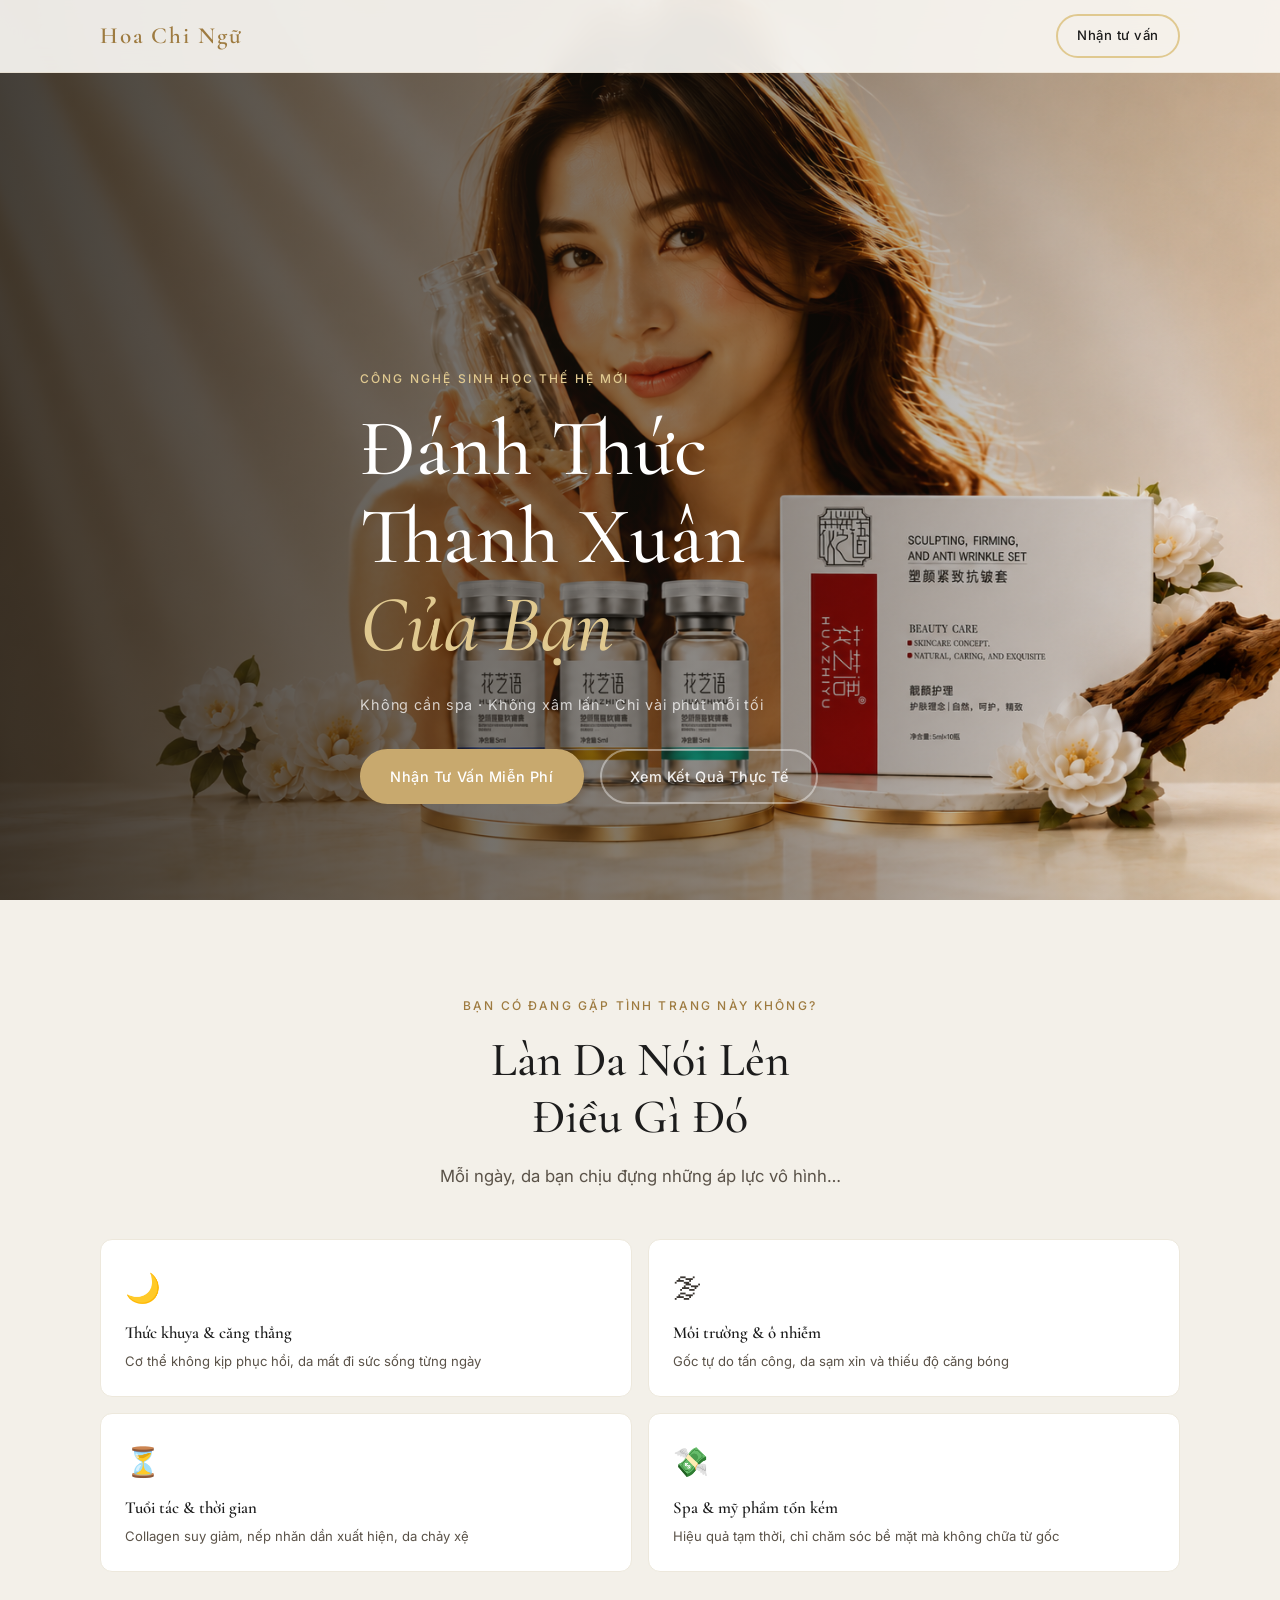
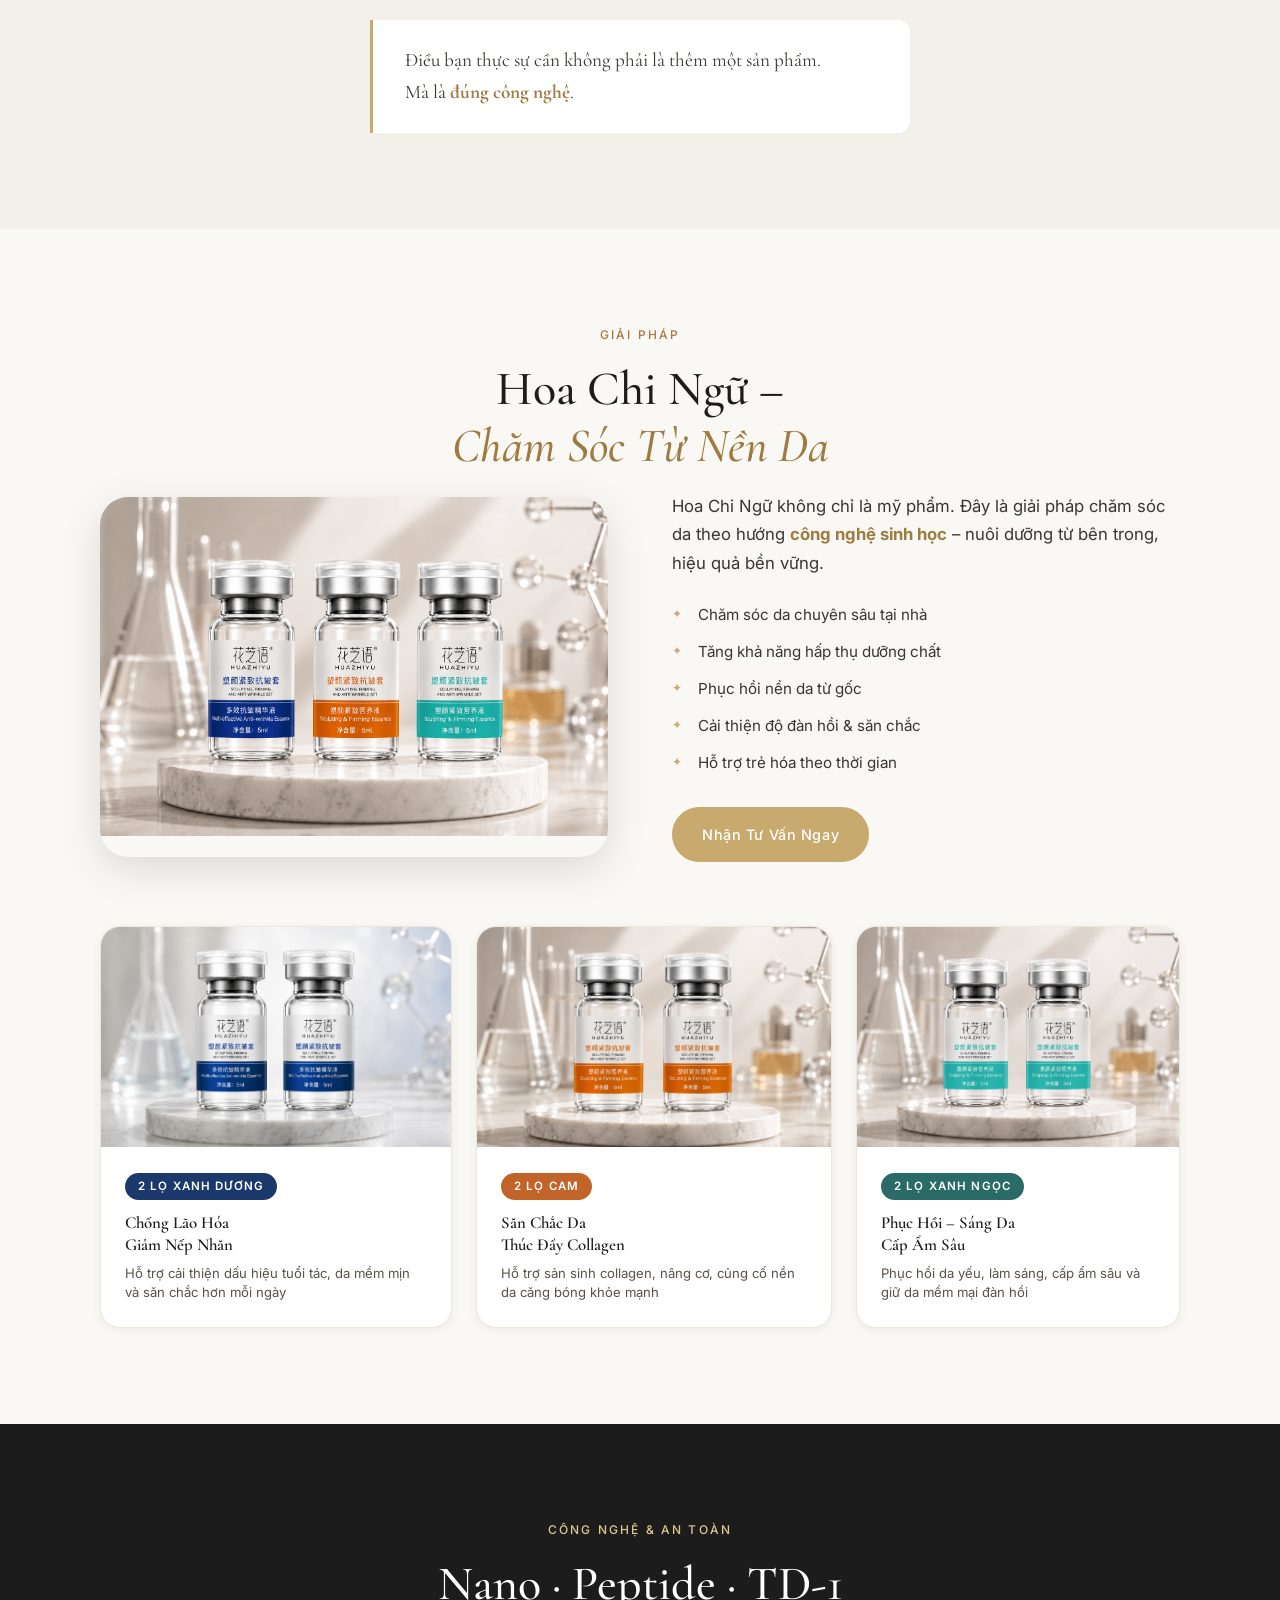
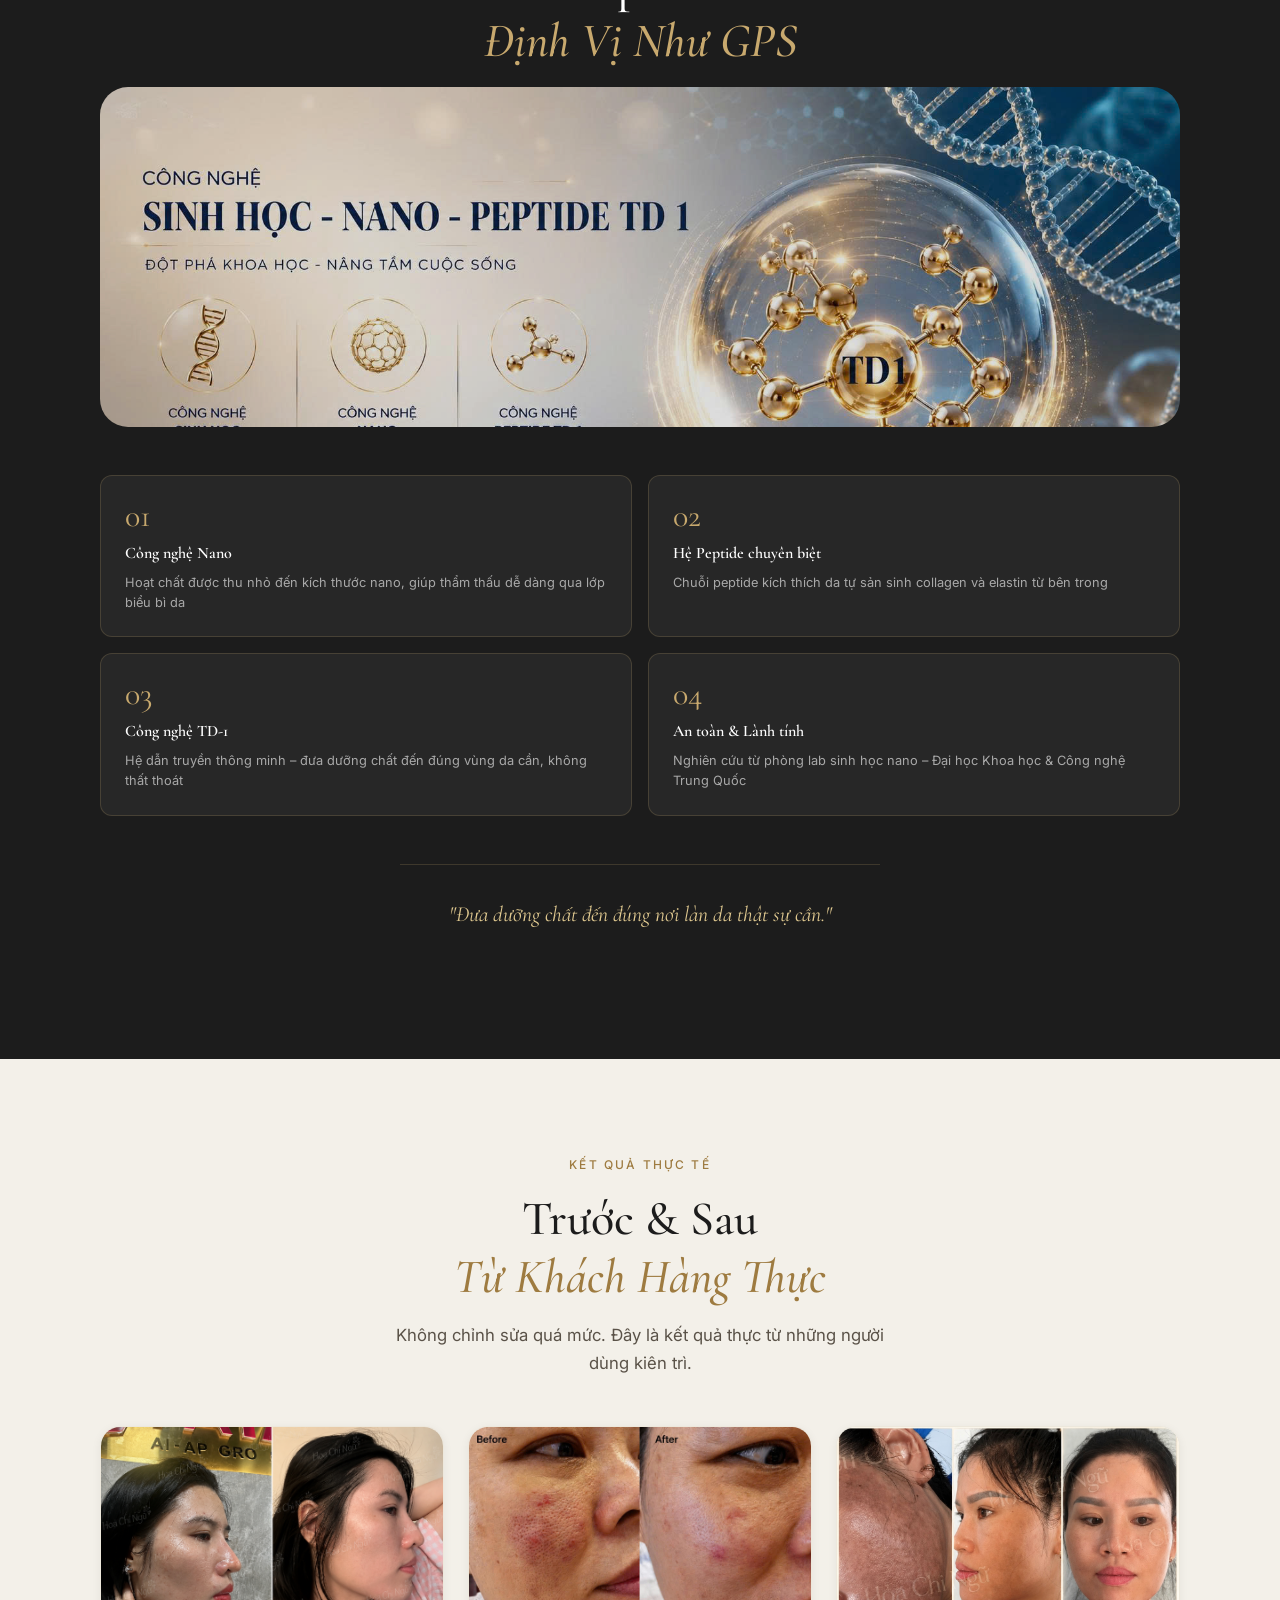
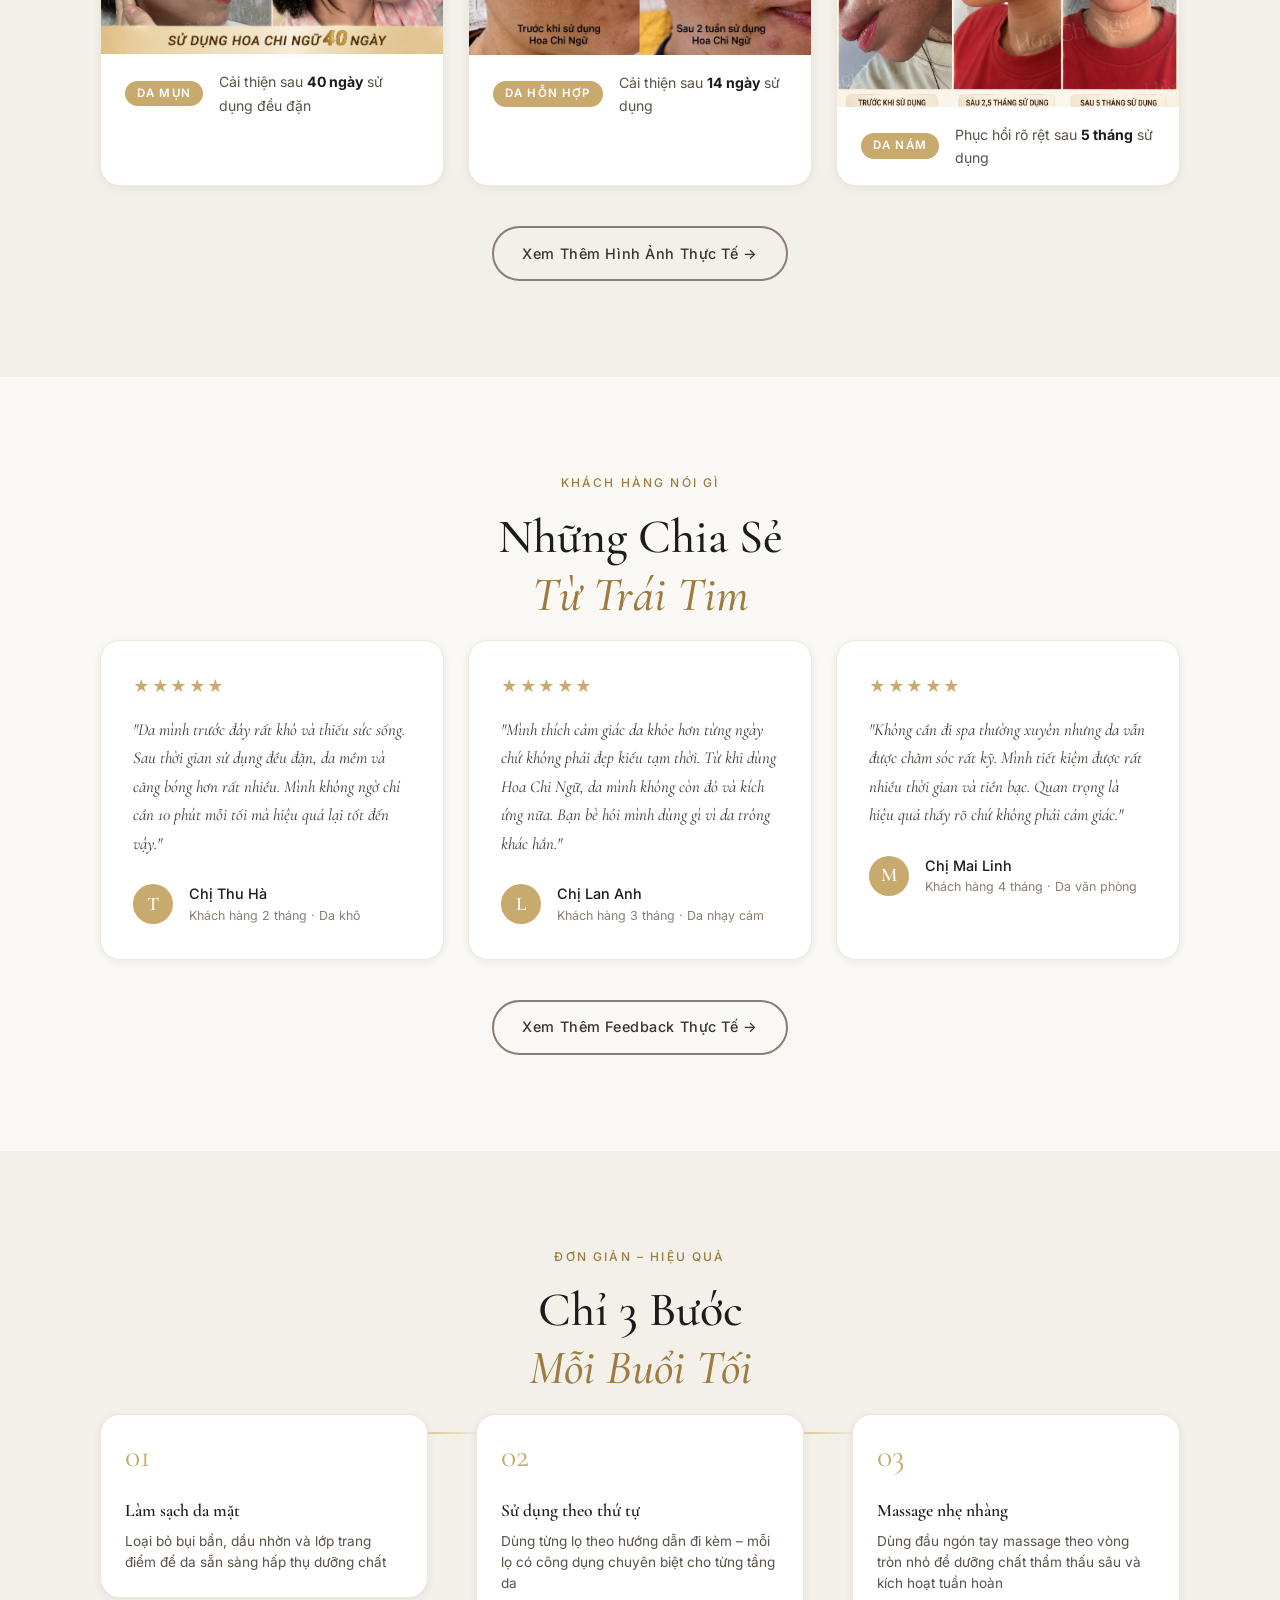
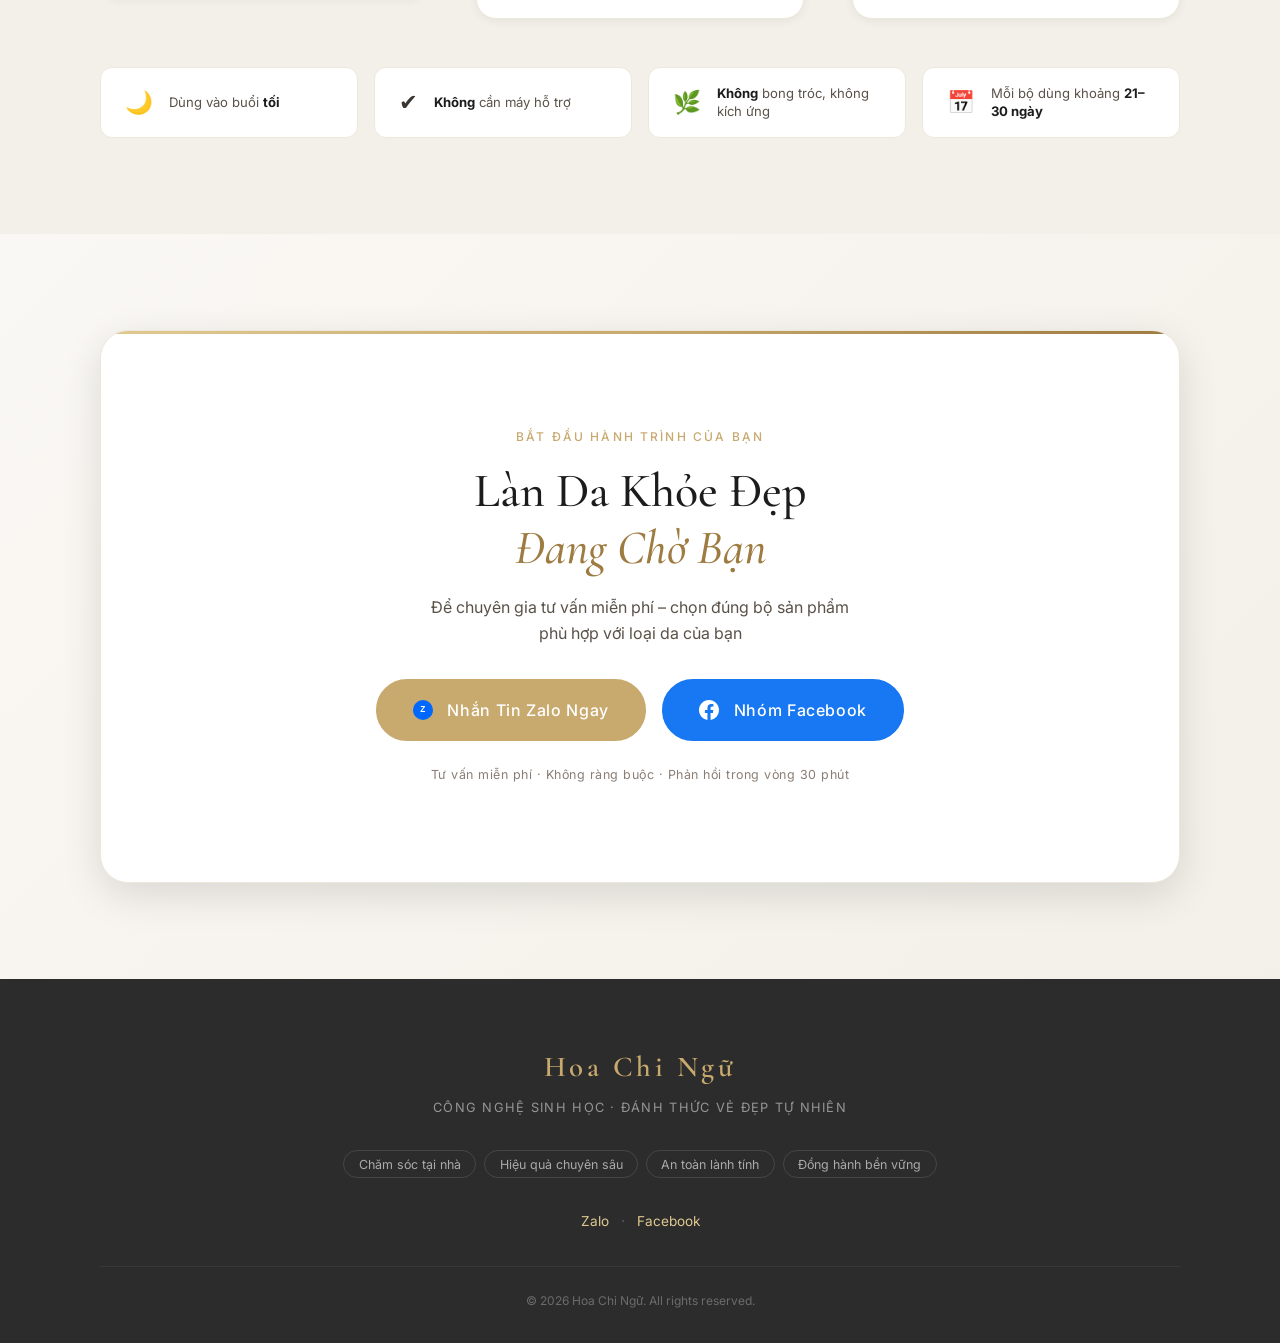
==== index.html @ a08917e8 "add ai chatbot" ====
<!DOCTYPE html>
<html lang="vi">

<head>
  <meta charset="UTF-8" />
  <meta name="viewport" content="width=device-width, initial-scale=1.0" />
  <title>Hoa Chi Ngữ – Đánh Thức Thanh Xuân Bằng Công Nghệ Sinh Học</title>
  <meta name="description"
    content="Hoa Chi Ngữ – Bộ chăm sóc da ứng dụng công nghệ Nano-Peptide-TD1, phục hồi nền da từ bên trong, không xâm lấn, không cần spa." />
  <link rel="preconnect" href="https://fonts.googleapis.com" />
  <link rel="preconnect" href="https://fonts.gstatic.com" crossorigin />
  <link
    href="https://fonts.googleapis.com/css2?family=Cormorant+Garamond:ital,wght@0,400;0,500;0,600;1,400;1,500&family=Inter:wght@300;400;500&display=swap"
    rel="stylesheet" />
  <link rel="stylesheet" href="style.css" />
</head>

<body>

  <!-- ============================================================ -->
  <!-- NAV                                                          -->
  <!-- ============================================================ -->
  <header class="nav" id="nav">
    <div class="nav__inner container">
      <span class="nav__logo">Hoa Chi Ngữ</span>
      <a href="#cta" class="btn btn--ghost btn--sm">Nhận tư vấn</a>
    </div>
  </header>

  <!-- ============================================================ -->
  <!-- 1. HERO                                                      -->
  <!-- ============================================================ -->
  <section class="hero" id="hero">
    <div class="hero__media">
      <img src="./images/hero_woman.png" alt="Hoa Chi Ngữ – Làn da rạng rỡ" class="hero__img" />
      <div class="hero__overlay"></div>
    </div>
    <div class="container hero__content">
      <p class="eyebrow">Công nghệ sinh học thế hệ mới</p>
      <h1 class="hero__title">Đánh Thức<br />Thanh Xuân<br /><em>Của Bạn</em></h1>
      <p class="hero__sub">Không cần spa · Không xâm lấn · Chỉ vài phút mỗi tối</p>
      <div class="hero__ctas">
        <a href="https://zalo.me/g/cagnbqzquartk3bbysz1" target="_blank" class="btn btn--primary">Nhận Tư Vấn Miễn
          Phí</a>
        <a href="#before-after" class="btn btn--outline">Xem Kết Quả Thực Tế</a>
      </div>
    </div>
  </section>

  <!-- ============================================================ -->
  <!-- 2. VẤN ĐỀ LÀN DA                                           -->
  <!-- ============================================================ -->
  <section class="section section--cream" id="problem">
    <div class="container">
      <p class="eyebrow text-center">Bạn có đang gặp tình trạng này không?</p>
      <h2 class="section__title text-center">Làn Da Nói Lên<br />Điều Gì Đó</h2>
      <p class="section__lead text-center">Mỗi ngày, da bạn chịu đựng những áp lực vô hình…</p>

      <div class="problem-grid">
        <div class="problem-card">
          <div class="problem-card__icon">🌙</div>
          <p class="problem-card__label">Thức khuya &amp; căng thẳng</p>
          <p class="problem-card__desc">Cơ thể không kịp phục hồi, da mất đi sức sống từng ngày</p>
        </div>
        <div class="problem-card">
          <div class="problem-card__icon">🌫</div>
          <p class="problem-card__label">Môi trường &amp; ô nhiễm</p>
          <p class="problem-card__desc">Gốc tự do tấn công, da sạm xỉn và thiếu độ căng bóng</p>
        </div>
        <div class="problem-card">
          <div class="problem-card__icon">⏳</div>
          <p class="problem-card__label">Tuổi tác &amp; thời gian</p>
          <p class="problem-card__desc">Collagen suy giảm, nếp nhăn dần xuất hiện, da chảy xệ</p>
        </div>
        <div class="problem-card">
          <div class="problem-card__icon">💸</div>
          <p class="problem-card__label">Spa &amp; mỹ phẩm tốn kém</p>
          <p class="problem-card__desc">Hiệu quả tạm thời, chỉ chăm sóc bề mặt mà không chữa từ gốc</p>
        </div>
      </div>

      <p class="callout text-center">Điều bạn thực sự cần không phải là thêm một sản phẩm.<br />Mà là <strong>đúng công
          nghệ</strong>.</p>
    </div>
  </section>

  <!-- ============================================================ -->
  <!-- 3. GIẢI PHÁP HOA CHI NGỮ                                    -->
  <!-- ============================================================ -->
  <section class="section" id="solution">
    <div class="container">
      <p class="eyebrow text-center">Giải pháp</p>
      <h2 class="section__title text-center">Hoa Chi Ngữ –<br /><em>Chăm Sóc Từ Nền Da</em></h2>

      <div class="solution-split">
        <div class="solution-split__visual">
          <img src="./images/blue_bottles.png" alt="Bộ sản phẩm Hoa Chi Ngữ" />
        </div>
        <div class="solution-split__text">
          <p class="solution-split__intro">Hoa Chi Ngữ không chỉ là mỹ phẩm. Đây là giải pháp chăm sóc da theo hướng
            <strong>công nghệ sinh học</strong> – nuôi dưỡng từ bên trong, hiệu quả bền vững.
          </p>
          <ul class="check-list">
            <li>Chăm sóc da chuyên sâu tại nhà</li>
            <li>Tăng khả năng hấp thụ dưỡng chất</li>
            <li>Phục hồi nền da từ gốc</li>
            <li>Cải thiện độ đàn hồi &amp; săn chắc</li>
            <li>Hỗ trợ trẻ hóa theo thời gian</li>
          </ul>
          <a href="https://zalo.me/g/cagnbqzquartk3bbysz1" target="_blank" class="btn btn--primary">Nhận Tư Vấn Ngay</a>
        </div>
      </div>

      <!-- Bộ 3 sản phẩm -->
      <div class="product-trio">
        <div class="product-card product-card--blue">
          <div class="product-card__img">
            <img src="./images/blue.png" alt="2 Lọ Xanh Dương" />
          </div>
          <div class="product-card__body">
            <span class="product-badge product-badge--blue">2 Lọ Xanh Dương</span>
            <h3>Chống Lão Hóa<br />Giảm Nếp Nhăn</h3>
            <p>Hỗ trợ cải thiện dấu hiệu tuổi tác, da mềm mịn và săn chắc hơn mỗi ngày</p>
          </div>
        </div>
        <div class="product-card product-card--orange">
          <div class="product-card__img">
            <img src="./images/orange_bottles.png" alt="2 Lọ Cam" />
          </div>
          <div class="product-card__body">
            <span class="product-badge product-badge--orange">2 Lọ Cam</span>
            <h3>Săn Chắc Da<br />Thúc Đẩy Collagen</h3>
            <p>Hỗ trợ sản sinh collagen, nâng cơ, củng cố nền da căng bóng khỏe mạnh</p>
          </div>
        </div>
        <div class="product-card product-card--teal">
          <div class="product-card__img">
            <img src="./images/teal_bottles.png" alt="2 Lọ Xanh Ngọc" />
          </div>
          <div class="product-card__body">
            <span class="product-badge product-badge--teal">2 Lọ Xanh Ngọc</span>
            <h3>Phục Hồi – Sáng Da<br />Cấp Ẩm Sâu</h3>
            <p>Phục hồi da yếu, làm sáng, cấp ẩm sâu và giữ da mềm mại đàn hồi</p>
          </div>
        </div>
      </div>
    </div>
  </section>

  <!-- ============================================================ -->
  <!-- 4. CÔNG NGHỆ & AN TOÀN                                      -->
  <!-- ============================================================ -->
  <section class="section section--dark" id="technology">
    <div class="container">
      <p class="eyebrow text-center" style="color: var(--gold-light)">Công nghệ &amp; An toàn</p>
      <h2 class="section__title text-center" style="color: #fff">Nano · Peptide · TD-1<br /><em
          style="color: var(--gold)">Định Vị Như GPS</em></h2>

      <div class="tech-visual">
        <img src="./images/science_bg.png" alt="Công nghệ sinh học Hoa Chi Ngữ" class="tech-visual__img" />
      </div>

      <div class="tech-grid">
        <div class="tech-card">
          <div class="tech-card__num">01</div>
          <h4>Công nghệ Nano</h4>
          <p>Hoạt chất được thu nhỏ đến kích thước nano, giúp thẩm thấu dễ dàng qua lớp biểu bì da</p>
        </div>
        <div class="tech-card">
          <div class="tech-card__num">02</div>
          <h4>Hệ Peptide chuyên biệt</h4>
          <p>Chuỗi peptide kích thích da tự sản sinh collagen và elastin từ bên trong</p>
        </div>
        <div class="tech-card">
          <div class="tech-card__num">03</div>
          <h4>Công nghệ TD-1</h4>
          <p>Hệ dẫn truyền thông minh – đưa dưỡng chất đến đúng vùng da cần, không thất thoát</p>
        </div>
        <div class="tech-card">
          <div class="tech-card__num">04</div>
          <h4>An toàn &amp; Lành tính</h4>
          <p>Nghiên cứu từ phòng lab sinh học nano – Đại học Khoa học &amp; Công nghệ Trung Quốc</p>
        </div>
      </div>

      <p class="science-quote">"Đưa dưỡng chất đến đúng nơi làn da thật sự cần."</p>
    </div>
  </section>

  <!-- ============================================================ -->
  <!-- 5. BEFORE & AFTER                                           -->
  <!-- ============================================================ -->
  <section class="section section--cream" id="before-after">
    <div class="container">
      <p class="eyebrow text-center">Kết quả thực tế</p>
      <h2 class="section__title text-center">Trước &amp; Sau<br /><em>Từ Khách Hàng Thực</em></h2>
      <p class="section__lead text-center">Không chỉnh sửa quá mức. Đây là kết quả thực từ những người dùng kiên trì.
      </p>

      <div class="ba-grid">
        <div class="ba-card">
          <div class="ba-card__img-wrap">
            <img src="./images/before_after.png" alt="Da nám cải thiện sau 5 tháng" />
          </div>
          <div class="ba-card__label">
            <span class="ba-tag">Da mụn</span>
            <p>Cải thiện sau <strong>40 ngày</strong> sử dụng đều đặn</p>
          </div>
        </div>
        <div class="ba-card">
          <div class="ba-card__img-wrap">
            <img src="./images/result_1.png" alt="Da mụn cải thiện sau 21 ngày" />
          </div>
          <div class="ba-card__label">
            <span class="ba-tag">Da hỗn hợp</span>
            <p>Cải thiện sau <strong>14 ngày</strong> sử dụng</p>
          </div>
        </div>
        <div class="ba-card">
          <div class="ba-card__img-wrap">
            <img src="./images/result_2.png" alt="Da yếu phục hồi rõ rệt" />
          </div>
          <div class="ba-card__label">
            <span class="ba-tag">Da Nám</span>
            <p>Phục hồi rõ rệt sau <strong>5 tháng</strong> sử dụng</p>
          </div>
        </div>
      </div>

      <div class="text-center" style="margin-top: 2.5rem">
        <a href="https://drive.google.com/drive/folders/1c30SlKOqtVjtkm7UZrAgIsjkpCgA3KP_?usp=sharing" target="_blank"
          class="btn btn--outline">Xem Thêm Hình
          Ảnh Thực Tế →</a>
      </div>
    </div>
  </section>

  <!-- ============================================================ -->
  <!-- 6. FEEDBACK KHÁCH HÀNG                                      -->
  <!-- ============================================================ -->
  <section class="section" id="testimonials">
    <div class="container">
      <p class="eyebrow text-center">Khách hàng nói gì</p>
      <h2 class="section__title text-center">Những Chia Sẻ<br /><em>Từ Trái Tim</em></h2>

      <div class="testi-list">
        <div class="testi-card">
          <div class="testi-card__stars">★★★★★</div>
          <p class="testi-card__quote">"Da mình trước đây rất khô và thiếu sức sống. Sau thời gian sử dụng đều đặn, da
            mềm và căng bóng hơn rất nhiều. Mình không ngờ chỉ cần 10 phút mỗi tối mà hiệu quả lại tốt đến vậy."</p>
          <div class="testi-card__author">
            <div class="testi-card__avatar">T</div>
            <div>
              <p class="testi-card__name">Chị Thu Hà</p>
              <p class="testi-card__meta">Khách hàng 2 tháng · Da khô</p>
            </div>
          </div>
        </div>

        <div class="testi-card">
          <div class="testi-card__stars">★★★★★</div>
          <p class="testi-card__quote">"Mình thích cảm giác da khỏe hơn từng ngày chứ không phải đẹp kiểu tạm thời. Từ
            khi dùng Hoa Chi Ngữ, da mình không còn đỏ và kích ứng nữa. Bạn bè hỏi mình dùng gì vì da trông khác hẳn."
          </p>
          <div class="testi-card__author">
            <div class="testi-card__avatar">L</div>
            <div>
              <p class="testi-card__name">Chị Lan Anh</p>
              <p class="testi-card__meta">Khách hàng 3 tháng · Da nhạy cảm</p>
            </div>
          </div>
        </div>

        <div class="testi-card">
          <div class="testi-card__stars">★★★★★</div>
          <p class="testi-card__quote">"Không cần đi spa thường xuyên nhưng da vẫn được chăm sóc rất kỹ. Mình tiết kiệm
            được rất nhiều thời gian và tiền bạc. Quan trọng là hiệu quả thấy rõ chứ không phải cảm giác."</p>
          <div class="testi-card__author">
            <div class="testi-card__avatar">M</div>
            <div>
              <p class="testi-card__name">Chị Mai Linh</p>
              <p class="testi-card__meta">Khách hàng 4 tháng · Da văn phòng</p>
            </div>
          </div>
        </div>
      </div>

      <div class="text-center" style="margin-top: 2.5rem">
        <a href="https://www.facebook.com/share/g/1ENxAr1wj1/" target="_blank" class="btn btn--outline">Xem Thêm
          Feedback Thực Tế →</a>
      </div>
    </div>
  </section>

  <!-- ============================================================ -->
  <!-- 7. QUY TRÌNH SỬ DỤNG                                        -->
  <!-- ============================================================ -->
  <section class="section section--cream" id="howto">
    <div class="container">
      <p class="eyebrow text-center">Đơn giản – Hiệu quả</p>
      <h2 class="section__title text-center">Chỉ 3 Bước<br /><em>Mỗi Buổi Tối</em></h2>

      <div class="steps">
        <div class="step">
          <div class="step__num">01</div>
          <div class="step__body">
            <h4>Làm sạch da mặt</h4>
            <p>Loại bỏ bụi bẩn, dầu nhờn và lớp trang điểm để da sẵn sàng hấp thụ dưỡng chất</p>
          </div>
        </div>
        <div class="step__connector"></div>
        <div class="step">
          <div class="step__num">02</div>
          <div class="step__body">
            <h4>Sử dụng theo thứ tự</h4>
            <p>Dùng từng lọ theo hướng dẫn đi kèm – mỗi lọ có công dụng chuyên biệt cho từng tầng da</p>
          </div>
        </div>
        <div class="step__connector"></div>
        <div class="step">
          <div class="step__num">03</div>
          <div class="step__body">
            <h4>Massage nhẹ nhàng</h4>
            <p>Dùng đầu ngón tay massage theo vòng tròn nhỏ để dưỡng chất thẩm thấu sâu và kích hoạt tuần hoàn</p>
          </div>
        </div>
      </div>

      <div class="howto-notes">
        <div class="howto-note">
          <span class="howto-note__icon">🌙</span>
          <p>Dùng vào buổi <strong>tối</strong></p>
        </div>
        <div class="howto-note">
          <span class="howto-note__icon">✔</span>
          <p><strong>Không</strong> cần máy hỗ trợ</p>
        </div>
        <div class="howto-note">
          <span class="howto-note__icon">🌿</span>
          <p><strong>Không</strong> bong tróc, không kích ứng</p>
        </div>
        <div class="howto-note">
          <span class="howto-note__icon">📅</span>
          <p>Mỗi bộ dùng khoảng <strong>21–30 ngày</strong></p>
        </div>
      </div>
    </div>
  </section>

  <!-- ============================================================ -->
  <!-- 8. CALL TO ACTION                                           -->
  <!-- ============================================================ -->
  <section class="section cta-section" id="cta">
    <div class="container">
      <div class="cta-box">
        <p class="eyebrow text-center" style="color: var(--gold)">Bắt đầu hành trình của bạn</p>
        <h2 class="cta-box__title">Làn Da Khỏe Đẹp<br /><em>Đang Chờ Bạn</em></h2>
        <p class="cta-box__sub">Để chuyên gia tư vấn miễn phí – chọn đúng bộ sản phẩm phù hợp với loại da của bạn</p>

        <div class="cta-box__actions">
          <a href="https://zalo.me/g/cagnbqzquartk3bbysz1" target="_blank" class="btn btn--primary btn--lg"
            id="cta-zalo">
            <svg width="20" height="20" viewBox="0 0 48 48" fill="none" style="vertical-align:middle;margin-right:8px">
              <circle cx="24" cy="24" r="24" fill="#0068FF" /><text x="50%" y="57%" text-anchor="middle" fill="white"
                font-size="20" font-family="Arial" font-weight="bold" dy=".1em">Z</text>
            </svg>
            Nhắn Tin Zalo Ngay
          </a>
          <a href="https://www.facebook.com/share/g/1ENxAr1wj1/" target="_blank" class="btn btn--fb btn--lg"
            id="cta-fb">
            <svg width="20" height="20" viewBox="0 0 24 24" fill="white" style="vertical-align:middle;margin-right:8px">
              <path
                d="M24 12.073c0-6.627-5.373-12-12-12s-12 5.373-12 12c0 5.99 4.388 10.954 10.125 11.854v-8.385H7.078v-3.47h3.047V9.43c0-3.007 1.792-4.669 4.533-4.669 1.312 0 2.686.235 2.686.235v2.953H15.83c-1.491 0-1.956.925-1.956 1.874v2.25h3.328l-.532 3.47h-2.796v8.385C19.612 23.027 24 18.062 24 12.073z" />
            </svg>
            Nhóm Facebook
          </a>
        </div>

        <p class="cta-box__note">Tư vấn miễn phí · Không ràng buộc · Phản hồi trong vòng 30 phút</p>
      </div>
    </div>
  </section>

  <!-- ============================================================ -->
  <!-- 9. FOOTER                                                   -->
  <!-- ============================================================ -->
  <footer class="footer" id="footer">
    <div class="container">
      <div class="footer__brand">
        <p class="footer__logo">Hoa Chi Ngữ</p>
        <p class="footer__tagline">Công nghệ sinh học · Đánh thức vẻ đẹp tự nhiên</p>
      </div>

      <div class="footer__pillars">
        <div class="footer__pillar">
          <span>Chăm sóc tại nhà</span>
        </div>
        <div class="footer__pillar">
          <span>Hiệu quả chuyên sâu</span>
        </div>
        <div class="footer__pillar">
          <span>An toàn lành tính</span>
        </div>
        <div class="footer__pillar">
          <span>Đồng hành bền vững</span>
        </div>
      </div>

      <div class="footer__links">
        <a href="https://zalo.me/g/cagnbqzquartk3bbysz1" target="_blank">Zalo</a>
        <span class="footer__sep">·</span>
        <a href="https://www.facebook.com/groups/527017740689852/?ref=share&mibextid=NSMWBT"
          target="_blank">Facebook</a>
      </div>

      <p class="footer__copy">&copy; 2026 Hoa Chi Ngữ. All rights reserved.</p>
    </div>
  </footer>

  <script src="main.js"></script>
  <script>
    (function () { if (!window.chatbase || window.chatbase("getState") !== "initialized") { window.chatbase = (...arguments) => { if (!window.chatbase.q) { window.chatbase.q = [] } window.chatbase.q.push(arguments) }; window.chatbase = new Proxy(window.chatbase, { get(target, prop) { if (prop === "q") { return target.q } return (...args) => target(prop, ...args) } }) } const onLoad = function () { const script = document.createElement("script"); script.src = "https://www.chatbase.co/embed.min.js"; script.id = "rkD7Dw-i4tc0-IZks4W6F"; script.domain = "www.chatbase.co"; document.body.appendChild(script) }; if (document.readyState === "complete") { onLoad() } else { window.addEventListener("load", onLoad) } })();
  </script>
</body>

</html>
---- style.css ----
/* ================================================================ */
/* DESIGN TOKENS                                                     */
/* ================================================================ */
:root {
  /* Colors */
  --cream:         #FAF8F4;
  --cream-mid:     #F3F0E9;
  --cream-dark:    #EDE8DC;
  --gold:          #C8A96E;
  --gold-light:    #E0C990;
  --gold-dark:     #9E7B40;
  --dark:          #1C1C1C;
  --dark-mid:      #2C2C2C;
  --text:          #3A3530;
  --text-mid:      #5A5248;
  --text-light:    #8A7E74;
  --blue-prod:     #1B3A6B;
  --orange-prod:   #C2642A;
  --teal-prod:     #2A6B68;
  --white:         #FFFFFF;

  /* Typography */
  --font-serif:  'Cormorant Garamond', Georgia, serif;
  --font-sans:   'Inter', system-ui, sans-serif;

  /* Spacing */
  --sp-1: 0.5rem;
  --sp-2: 1rem;
  --sp-3: 1.5rem;
  --sp-4: 2rem;
  --sp-5: 3rem;
  --sp-6: 4rem;
  --sp-8: 6rem;

  /* Radius */
  --r-sm: 6px;
  --r-md: 12px;
  --r-lg: 20px;
  --r-xl: 28px;
  --r-full: 999px;

  /* Shadow */
  --shadow-sm: 0 2px 10px rgba(0,0,0,.06);
  --shadow-md: 0 6px 24px rgba(0,0,0,.09);
  --shadow-lg: 0 12px 40px rgba(0,0,0,.12);
}

/* ================================================================ */
/* RESET & BASE                                                      */
/* ================================================================ */
*, *::before, *::after { box-sizing: border-box; margin: 0; padding: 0; }

html { scroll-behavior: smooth; font-size: 16px; }

body {
  font-family: var(--font-sans);
  background: var(--cream);
  color: var(--text);
  line-height: 1.65;
  -webkit-font-smoothing: antialiased;
}

img { display: block; max-width: 100%; height: auto; }
a { text-decoration: none; color: inherit; }
ul, ol { list-style: none; }

.container {
  width: 92%;
  max-width: 1080px;
  margin-inline: auto;
}

.text-center { text-align: center; }

/* ================================================================ */
/* TYPOGRAPHY HELPERS                                               */
/* ================================================================ */
.eyebrow {
  font-family: var(--font-sans);
  font-size: .75rem;
  font-weight: 500;
  letter-spacing: .18em;
  text-transform: uppercase;
  color: var(--gold-dark);
  margin-bottom: var(--sp-2);
}

.section__title {
  font-family: var(--font-serif);
  font-size: clamp(2rem, 6vw, 3rem);
  font-weight: 500;
  line-height: 1.2;
  color: var(--dark);
  margin-bottom: var(--sp-2);
}

.section__title em {
  font-style: italic;
  color: var(--gold-dark);
}

.section__lead {
  font-size: 1.05rem;
  color: var(--text-mid);
  max-width: 520px;
  margin-inline: auto;
  margin-bottom: var(--sp-5);
}

/* ================================================================ */
/* BUTTONS                                                          */
/* ================================================================ */
.btn {
  display: inline-flex;
  align-items: center;
  justify-content: center;
  gap: .4rem;
  padding: .85rem 1.75rem;
  border-radius: var(--r-full);
  font-family: var(--font-sans);
  font-size: .9rem;
  font-weight: 500;
  letter-spacing: .04em;
  cursor: pointer;
  border: 2px solid transparent;
  transition: background .2s, color .2s, border-color .2s, transform .15s;
}

.btn:active { transform: scale(.97); }

.btn--primary {
  background: var(--gold);
  color: var(--white);
  border-color: var(--gold);
}
.btn--primary:hover {
  background: var(--gold-dark);
  border-color: var(--gold-dark);
}

.btn--outline {
  background: transparent;
  color: var(--text);
  border-color: var(--text-light);
}
.btn--outline:hover {
  border-color: var(--gold);
  color: var(--gold-dark);
}

.btn--ghost {
  background: transparent;
  color: var(--dark);
  border-color: var(--gold-light);
}
.btn--ghost:hover {
  background: var(--gold);
  color: var(--white);
  border-color: var(--gold);
}

.btn--fb {
  background: #1877F2;
  color: var(--white);
  border-color: #1877F2;
}
.btn--fb:hover { background: #1260c8; border-color: #1260c8; }

.btn--sm  { padding: .55rem 1.2rem; font-size: .82rem; }
.btn--lg  { padding: 1rem 2.2rem; font-size: 1rem; }

/* ================================================================ */
/* NAVIGATION                                                       */
/* ================================================================ */
.nav {
  position: fixed;
  top: 0; left: 0;
  width: 100%;
  background: rgba(250,248,244,.92);
  backdrop-filter: blur(12px);
  -webkit-backdrop-filter: blur(12px);
  border-bottom: 1px solid rgba(200,169,110,.15);
  z-index: 900;
  padding: .9rem 0;
  transition: padding .25s;
}

.nav.scrolled { padding: .65rem 0; box-shadow: var(--shadow-sm); }

.nav__inner {
  display: flex;
  align-items: center;
  justify-content: space-between;
}

.nav__logo {
  font-family: var(--font-serif);
  font-size: 1.45rem;
  font-weight: 600;
  color: var(--gold-dark);
  letter-spacing: .08em;
}

/* ================================================================ */
/* HERO                                                             */
/* ================================================================ */
.hero {
  position: relative;
  min-height: 100svh;
  display: flex;
  align-items: flex-end;
  padding-top: 70px;
  overflow: hidden;
}

.hero__media {
  position: absolute;
  inset: 0;
}

.hero__img {
  width: 100%;
  height: 100%;
  object-fit: cover;
  object-position: center top;
}

.hero__overlay {
  position: absolute;
  inset: 0;
  background: linear-gradient(
    to top,
    rgba(26,20,12,.78) 0%,
    rgba(26,20,12,.45) 40%,
    rgba(26,20,12,.1) 75%,
    transparent 100%
  );
}

.hero__content {
  position: relative;
  z-index: 2;
  padding-bottom: var(--sp-8);
  padding-top: var(--sp-6);
}

.hero .eyebrow { color: var(--gold-light); }

.hero__title {
  font-family: var(--font-serif);
  font-size: clamp(2.6rem, 9vw, 5rem);
  font-weight: 500;
  line-height: 1.1;
  color: var(--white);
  margin-bottom: var(--sp-3);
}

.hero__title em {
  font-style: italic;
  color: var(--gold-light);
}

.hero__sub {
  font-size: .9rem;
  color: rgba(255,255,255,.75);
  letter-spacing: .06em;
  margin-bottom: var(--sp-4);
}

.hero__ctas {
  display: flex;
  flex-wrap: wrap;
  gap: var(--sp-2);
}

.hero__ctas .btn--outline {
  color: rgba(255,255,255,.9);
  border-color: rgba(255,255,255,.4);
}
.hero__ctas .btn--outline:hover {
  color: var(--gold-light);
  border-color: var(--gold-light);
}

/* ================================================================ */
/* SECTIONS                                                         */
/* ================================================================ */
.section { padding: var(--sp-8) 0; }
.section--cream { background: var(--cream-mid); }
.section--dark  { background: var(--dark); }
.section--dark .section__title { color: var(--white); }
.section--dark .section__lead  { color: rgba(255,255,255,.65); }

/* ================================================================ */
/* 2. PROBLEM                                                       */
/* ================================================================ */
.problem-grid {
  display: grid;
  grid-template-columns: 1fr 1fr;
  gap: var(--sp-2);
  margin-bottom: var(--sp-5);
}

.problem-card {
  background: var(--white);
  border-radius: var(--r-md);
  padding: var(--sp-3);
  border: 1px solid var(--cream-dark);
  transition: box-shadow .2s;
}
.problem-card:hover { box-shadow: var(--shadow-md); }

.problem-card__icon {
  font-size: 1.8rem;
  margin-bottom: var(--sp-1);
}

.problem-card__label {
  font-family: var(--font-serif);
  font-size: 1.05rem;
  font-weight: 600;
  color: var(--dark);
  margin-bottom: .35rem;
}

.problem-card__desc {
  font-size: .82rem;
  color: var(--text-mid);
  line-height: 1.5;
}

.callout {
  font-family: var(--font-serif);
  font-size: 1.2rem;
  color: var(--text);
  line-height: 1.7;
  max-width: 540px;
  margin-inline: auto;
  padding: var(--sp-3) var(--sp-4);
  border-left: 3px solid var(--gold);
  background: var(--white);
  border-radius: 0 var(--r-md) var(--r-md) 0;
  text-align: left;
}

.callout strong { color: var(--gold-dark); }

/* ================================================================ */
/* 3. SOLUTION                                                      */
/* ================================================================ */
.solution-split {
  display: flex;
  flex-direction: column;
  gap: var(--sp-4);
  margin-bottom: var(--sp-6);
}

.solution-split__visual {
  border-radius: var(--r-xl);
  overflow: hidden;
  box-shadow: var(--shadow-lg);
  max-height: 380px;
}

.solution-split__visual img {
  width: 100%;
  height: 100%;
  object-fit: cover;
}

.solution-split__intro {
  font-size: 1.05rem;
  color: var(--text);
  margin-bottom: var(--sp-3);
  line-height: 1.7;
}

.solution-split__intro strong { color: var(--gold-dark); }

.check-list {
  display: flex;
  flex-direction: column;
  gap: .75rem;
  margin-bottom: var(--sp-4);
}

.check-list li {
  position: relative;
  padding-left: 1.6rem;
  font-size: .95rem;
  color: var(--text);
}

.check-list li::before {
  content: '✦';
  position: absolute;
  left: 0;
  color: var(--gold);
  font-size: .75rem;
  top: .15rem;
}

/* Product trio cards */
.product-trio {
  display: flex;
  flex-direction: column;
  gap: var(--sp-3);
}

.product-card {
  display: flex;
  align-items: stretch;
  background: var(--white);
  border-radius: var(--r-lg);
  overflow: hidden;
  box-shadow: var(--shadow-sm);
  border: 1px solid var(--cream-dark);
  transition: box-shadow .2s, transform .2s;
}
.product-card:hover {
  box-shadow: var(--shadow-md);
  transform: translateY(-2px);
}

.product-card__img {
  width: 38%;
  flex-shrink: 0;
  overflow: hidden;
}

.product-card__img img {
  width: 100%;
  height: 100%;
  object-fit: cover;
}

.product-card__body {
  padding: var(--sp-3);
  flex: 1;
}

.product-badge {
  display: inline-block;
  font-size: .72rem;
  font-weight: 600;
  letter-spacing: .1em;
  text-transform: uppercase;
  padding: .25rem .8rem;
  border-radius: var(--r-full);
  margin-bottom: .75rem;
  color: var(--white);
}

.product-badge--blue   { background: var(--blue-prod); }
.product-badge--orange { background: var(--orange-prod); }
.product-badge--teal   { background: var(--teal-prod); }

.product-card__body h3 {
  font-family: var(--font-serif);
  font-size: 1.05rem;
  font-weight: 600;
  color: var(--dark);
  line-height: 1.3;
  margin-bottom: .5rem;
}

.product-card__body p {
  font-size: .82rem;
  color: var(--text-mid);
  line-height: 1.5;
}

/* ================================================================ */
/* 4. TECHNOLOGY                                                    */
/* ================================================================ */
.tech-visual {
  border-radius: var(--r-xl);
  overflow: hidden;
  margin-bottom: var(--sp-5);
  max-height: 260px;
}

.tech-visual__img {
  width: 100%;
  height: 100%;
  object-fit: cover;
  opacity: .85;
}

.tech-grid {
  display: grid;
  grid-template-columns: 1fr 1fr;
  gap: var(--sp-2);
  margin-bottom: var(--sp-5);
}

.tech-card {
  background: rgba(255,255,255,.05);
  border: 1px solid rgba(200,169,110,.2);
  border-radius: var(--r-md);
  padding: var(--sp-3);
  transition: background .2s;
}
.tech-card:hover { background: rgba(200,169,110,.08); }

.tech-card__num {
  font-family: var(--font-serif);
  font-size: 2rem;
  font-weight: 400;
  color: var(--gold);
  line-height: 1;
  margin-bottom: .5rem;
}

.tech-card h4 {
  font-family: var(--font-serif);
  font-size: 1rem;
  font-weight: 600;
  color: var(--white);
  margin-bottom: .4rem;
}

.tech-card p {
  font-size: .8rem;
  color: rgba(255,255,255,.6);
  line-height: 1.55;
}

.science-quote {
  font-family: var(--font-serif);
  font-size: 1.35rem;
  font-style: italic;
  color: var(--gold-light);
  text-align: center;
  line-height: 1.6;
  max-width: 480px;
  margin-inline: auto;
  padding: var(--sp-4);
  border-top: 1px solid rgba(200,169,110,.2);
}

/* ================================================================ */
/* 5. BEFORE AFTER                                                  */
/* ================================================================ */
.ba-grid {
  display: flex;
  flex-direction: column;
  gap: var(--sp-3);
}

.ba-card {
  background: var(--white);
  border-radius: var(--r-lg);
  overflow: hidden;
  box-shadow: var(--shadow-sm);
  border: 1px solid var(--cream-dark);
}

.ba-card__img-wrap {
  overflow: hidden;
  max-height: 280px;
}

.ba-card__img-wrap img {
  width: 100%;
  height: 100%;
  object-fit: cover;
  object-position: center top;
}

.ba-card__label {
  padding: var(--sp-2) var(--sp-3);
  display: flex;
  align-items: center;
  gap: var(--sp-2);
}

.ba-tag {
  display: inline-block;
  background: var(--gold);
  color: var(--white);
  font-size: .72rem;
  font-weight: 600;
  letter-spacing: .1em;
  text-transform: uppercase;
  padding: .2rem .75rem;
  border-radius: var(--r-full);
  white-space: nowrap;
}

.ba-card__label p {
  font-size: .88rem;
  color: var(--text-mid);
}

.ba-card__label strong { color: var(--dark); }

/* ================================================================ */
/* 6. TESTIMONIALS                                                  */
/* ================================================================ */
.testi-list {
  display: flex;
  flex-direction: column;
  gap: var(--sp-3);
}

.testi-card {
  background: var(--white);
  border: 1px solid var(--cream-dark);
  border-radius: var(--r-lg);
  padding: var(--sp-4);
  box-shadow: var(--shadow-sm);
}

.testi-card__stars {
  color: var(--gold);
  font-size: 1rem;
  letter-spacing: .1em;
  margin-bottom: var(--sp-2);
}

.testi-card__quote {
  font-family: var(--font-serif);
  font-size: 1.05rem;
  font-style: italic;
  color: var(--text);
  line-height: 1.7;
  margin-bottom: var(--sp-3);
}

.testi-card__author {
  display: flex;
  align-items: center;
  gap: var(--sp-2);
}

.testi-card__avatar {
  width: 40px;
  height: 40px;
  border-radius: 50%;
  background: var(--gold);
  color: var(--white);
  font-family: var(--font-serif);
  font-size: 1.2rem;
  font-weight: 600;
  display: flex;
  align-items: center;
  justify-content: center;
  flex-shrink: 0;
}

.testi-card__name {
  font-weight: 500;
  font-size: .9rem;
  color: var(--dark);
}

.testi-card__meta {
  font-size: .78rem;
  color: var(--text-light);
}

/* ================================================================ */
/* 7. HOW TO                                                        */
/* ================================================================ */
.steps {
  display: flex;
  flex-direction: column;
  gap: 0;
  margin-bottom: var(--sp-5);
}

.step {
  display: flex;
  align-items: flex-start;
  gap: var(--sp-3);
  background: var(--white);
  border: 1px solid var(--cream-dark);
  border-radius: var(--r-lg);
  padding: var(--sp-3) var(--sp-3);
  box-shadow: var(--shadow-sm);
}

.step__connector {
  width: 2px;
  height: 1.5rem;
  background: linear-gradient(to bottom, var(--gold-light), var(--cream-dark));
  margin-left: calc(1.6rem + var(--sp-3) / 2);
}

.step__num {
  font-family: var(--font-serif);
  font-size: 2rem;
  font-weight: 400;
  color: var(--gold);
  line-height: 1;
  min-width: 3.2rem;
  flex-shrink: 0;
  padding-top: .1rem;
}

.step__body h4 {
  font-family: var(--font-serif);
  font-size: 1.1rem;
  font-weight: 600;
  color: var(--dark);
  margin-bottom: .35rem;
}

.step__body p {
  font-size: .85rem;
  color: var(--text-mid);
  line-height: 1.55;
}

.howto-notes {
  display: grid;
  grid-template-columns: 1fr 1fr;
  gap: var(--sp-2);
}

.howto-note {
  background: var(--white);
  border: 1px solid var(--cream-dark);
  border-radius: var(--r-md);
  padding: var(--sp-2) var(--sp-3);
  display: flex;
  align-items: center;
  gap: var(--sp-2);
}

.howto-note__icon {
  font-size: 1.4rem;
  flex-shrink: 0;
}

.howto-note p {
  font-size: .82rem;
  color: var(--text-mid);
  line-height: 1.4;
}

.howto-note strong { color: var(--dark); }

/* ================================================================ */
/* 8. CTA                                                           */
/* ================================================================ */
.cta-section {
  background: linear-gradient(135deg, var(--cream) 0%, var(--cream-mid) 100%);
}

.cta-box {
  background: var(--white);
  border-radius: var(--r-xl);
  padding: var(--sp-6) var(--sp-4);
  text-align: center;
  box-shadow: var(--shadow-lg);
  border: 1px solid var(--cream-dark);
  position: relative;
  overflow: hidden;
}

.cta-box::before {
  content: '';
  position: absolute;
  top: 0; left: 0; right: 0;
  height: 3px;
  background: linear-gradient(90deg, var(--gold-light), var(--gold), var(--gold-dark));
}

.cta-box__title {
  font-family: var(--font-serif);
  font-size: clamp(2rem, 7vw, 3rem);
  font-weight: 500;
  line-height: 1.2;
  color: var(--dark);
  margin-bottom: var(--sp-2);
}

.cta-box__title em {
  font-style: italic;
  color: var(--gold-dark);
}

.cta-box__sub {
  font-size: 1rem;
  color: var(--text-mid);
  max-width: 420px;
  margin-inline: auto;
  margin-bottom: var(--sp-4);
}

.cta-box__actions {
  display: flex;
  flex-direction: column;
  gap: var(--sp-2);
  align-items: center;
  margin-bottom: var(--sp-3);
}

.cta-box__note {
  font-size: .78rem;
  color: var(--text-light);
  letter-spacing: .04em;
}

/* ================================================================ */
/* 9. FOOTER                                                        */
/* ================================================================ */
.footer {
  background: var(--dark-mid);
  padding: var(--sp-6) 0 var(--sp-4);
  text-align: center;
}

.footer__logo {
  font-family: var(--font-serif);
  font-size: 1.8rem;
  font-weight: 600;
  color: var(--gold);
  letter-spacing: .12em;
  margin-bottom: .4rem;
}

.footer__tagline {
  font-size: .8rem;
  color: rgba(255,255,255,.5);
  letter-spacing: .1em;
  text-transform: uppercase;
  margin-bottom: var(--sp-4);
}

.footer__pillars {
  display: flex;
  flex-wrap: wrap;
  justify-content: center;
  gap: var(--sp-1);
  margin-bottom: var(--sp-4);
}

.footer__pillar span {
  font-size: .78rem;
  color: rgba(255,255,255,.6);
  padding: .35rem .9rem;
  border: 1px solid rgba(255,255,255,.12);
  border-radius: var(--r-full);
}

.footer__links {
  margin-bottom: var(--sp-4);
  display: flex;
  align-items: center;
  justify-content: center;
  gap: .75rem;
}

.footer__links a {
  font-size: .85rem;
  color: var(--gold-light);
  transition: color .2s;
}
.footer__links a:hover { color: var(--gold); }

.footer__sep { color: rgba(255,255,255,.2); }

.footer__copy {
  font-size: .75rem;
  color: rgba(255,255,255,.3);
  border-top: 1px solid rgba(255,255,255,.06);
  padding-top: var(--sp-3);
}

/* ================================================================ */
/* DESKTOP OVERRIDES (min-width: 768px)                             */
/* ================================================================ */
@media (min-width: 768px) {

  /* Hero */
  .hero__overlay {
    background: linear-gradient(
      to right,
      rgba(26,20,12,.82) 0%,
      rgba(26,20,12,.5) 55%,
      transparent 100%
    );
  }
  .hero__content { padding-bottom: var(--sp-8); max-width: 560px; }

  /* Problem */
  .problem-grid { grid-template-columns: 1fr 1fr; }

  /* Solution */
  .solution-split {
    flex-direction: row;
    align-items: center;
    gap: var(--sp-6);
  }
  .solution-split__visual {
    flex: 1;
    max-height: 460px;
    min-height: 360px;
  }
  .solution-split__text { flex: 1; }

  .product-trio { flex-direction: row; }
  .product-card { flex-direction: column; }
  .product-card__img { width: 100%; height: 220px; }

  /* Tech */
  .tech-visual { max-height: 340px; }
  .tech-grid { grid-template-columns: 1fr 1fr; }

  /* Before After */
  .ba-grid { flex-direction: row; }
  .ba-card { flex: 1; }

  /* Testimonials */
  .testi-list { flex-direction: row; }
  .testi-card { flex: 1; }

  /* Steps */
  .steps {
    flex-direction: row;
    gap: 0;
    align-items: flex-start;
  }
  .step {
    flex: 1;
    flex-direction: column;
    align-items: flex-start;
  }
  .step__connector {
    width: 3rem;
    height: 2px;
    background: linear-gradient(to right, var(--gold-light), var(--cream-dark));
    margin: 0;
    align-self: flex-start;
    margin-top: calc(2rem / 2 + .15rem);
    flex-shrink: 0;
  }

  /* How-to notes */
  .howto-notes { grid-template-columns: repeat(4, 1fr); }

  /* CTA */
  .cta-box { padding: var(--sp-8) var(--sp-6); }
  .cta-box__actions { flex-direction: row; justify-content: center; }
}
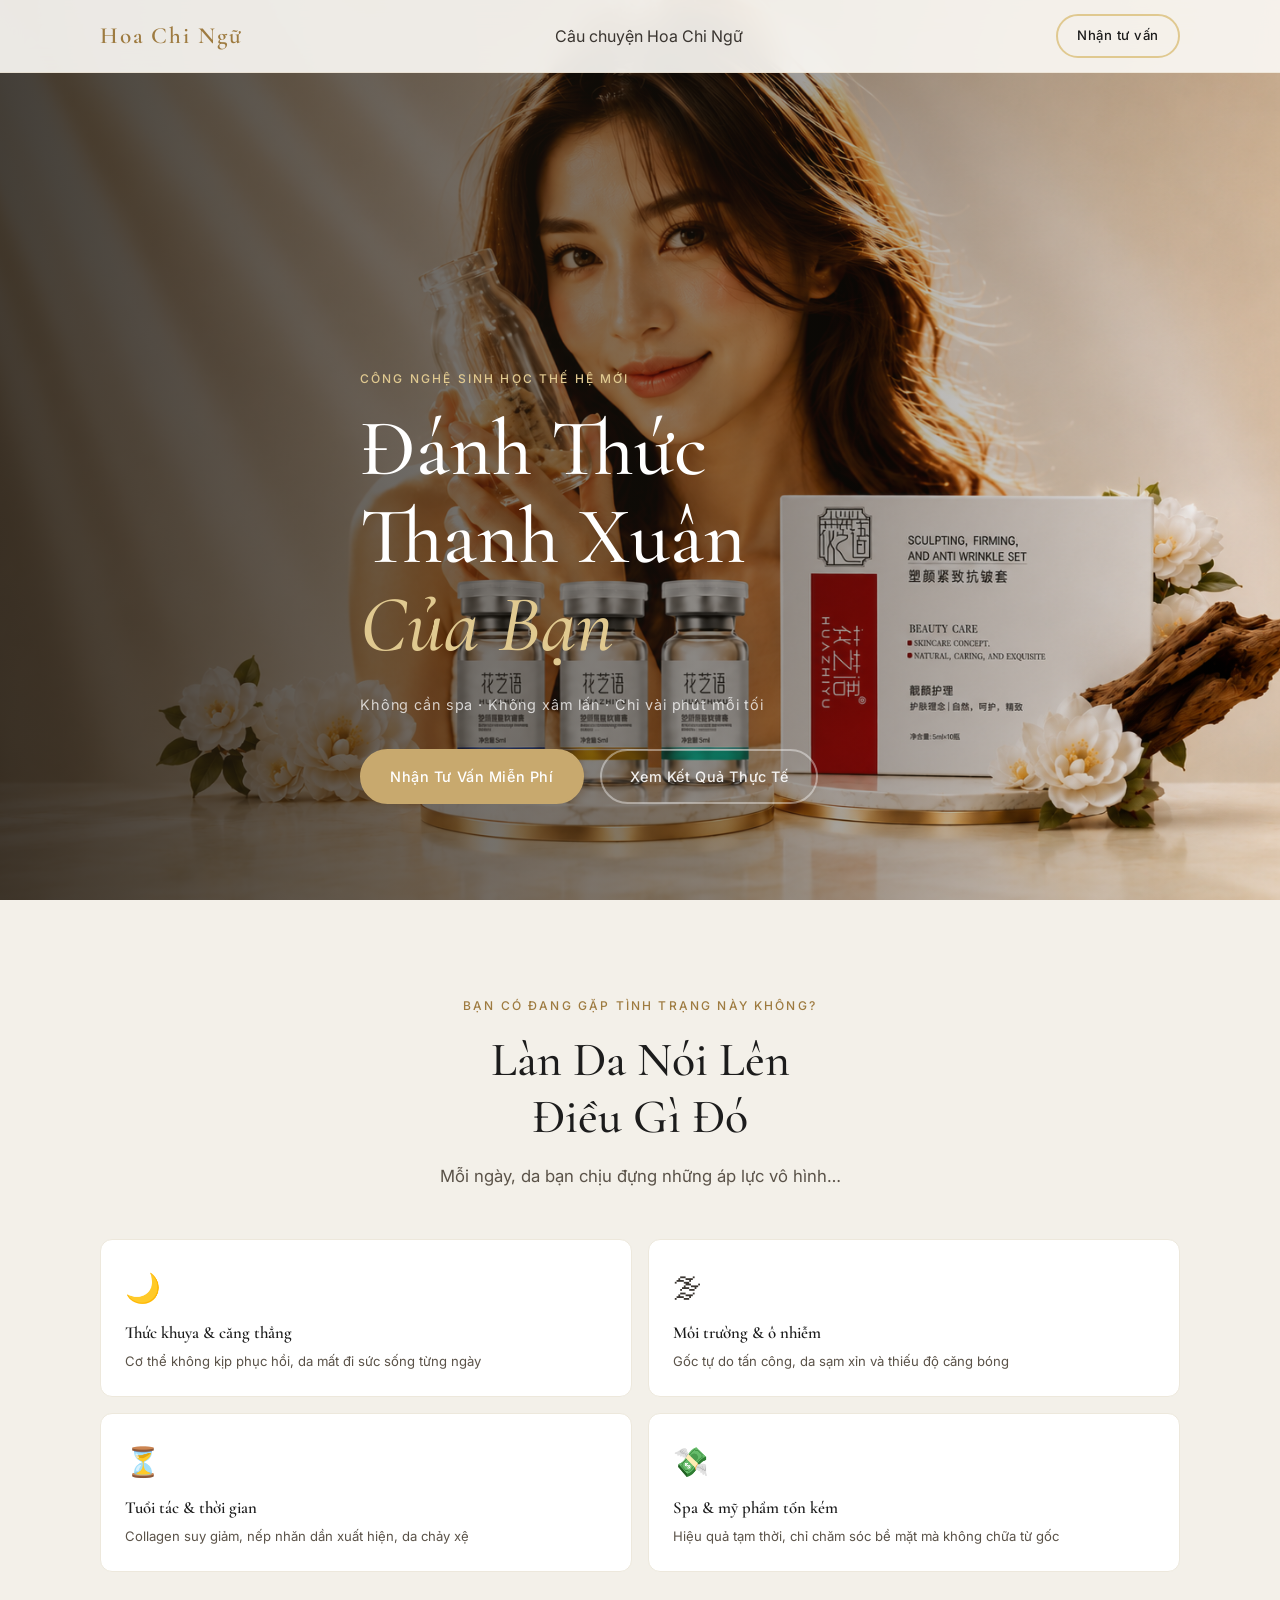
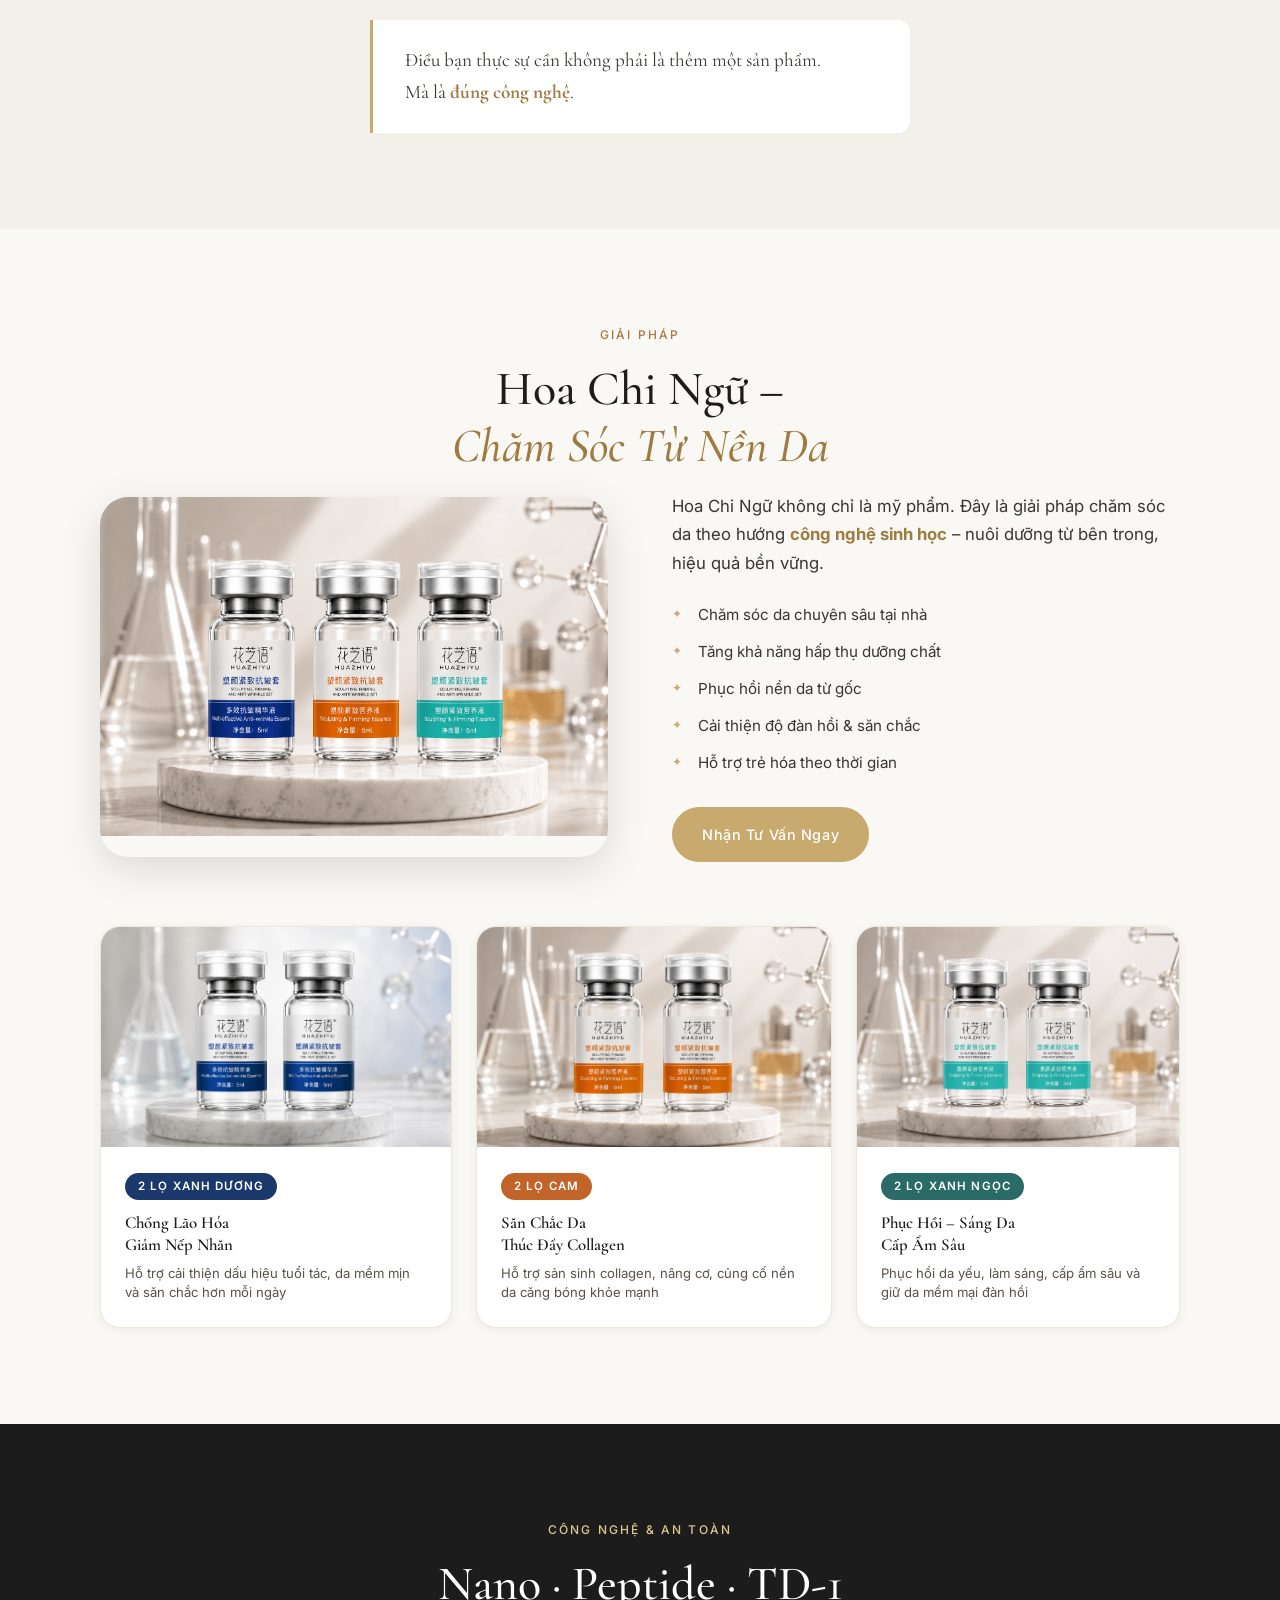
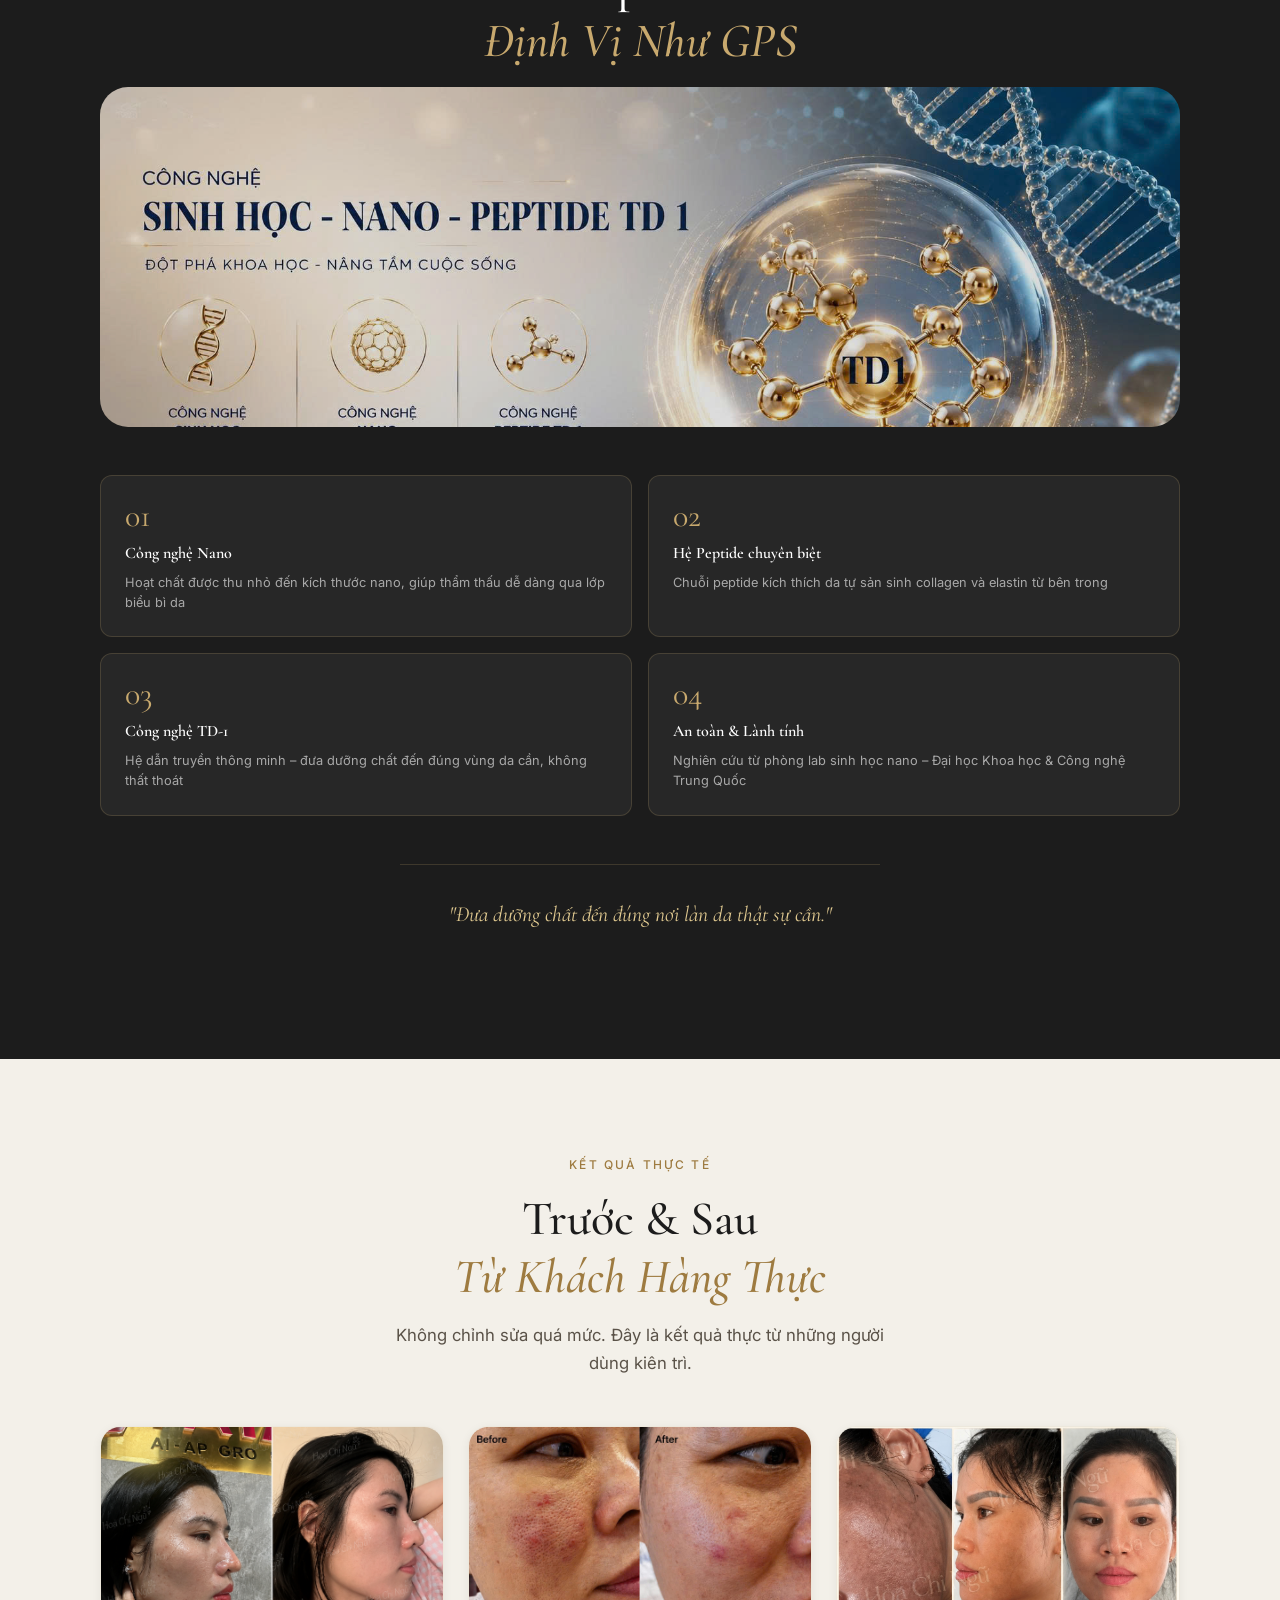
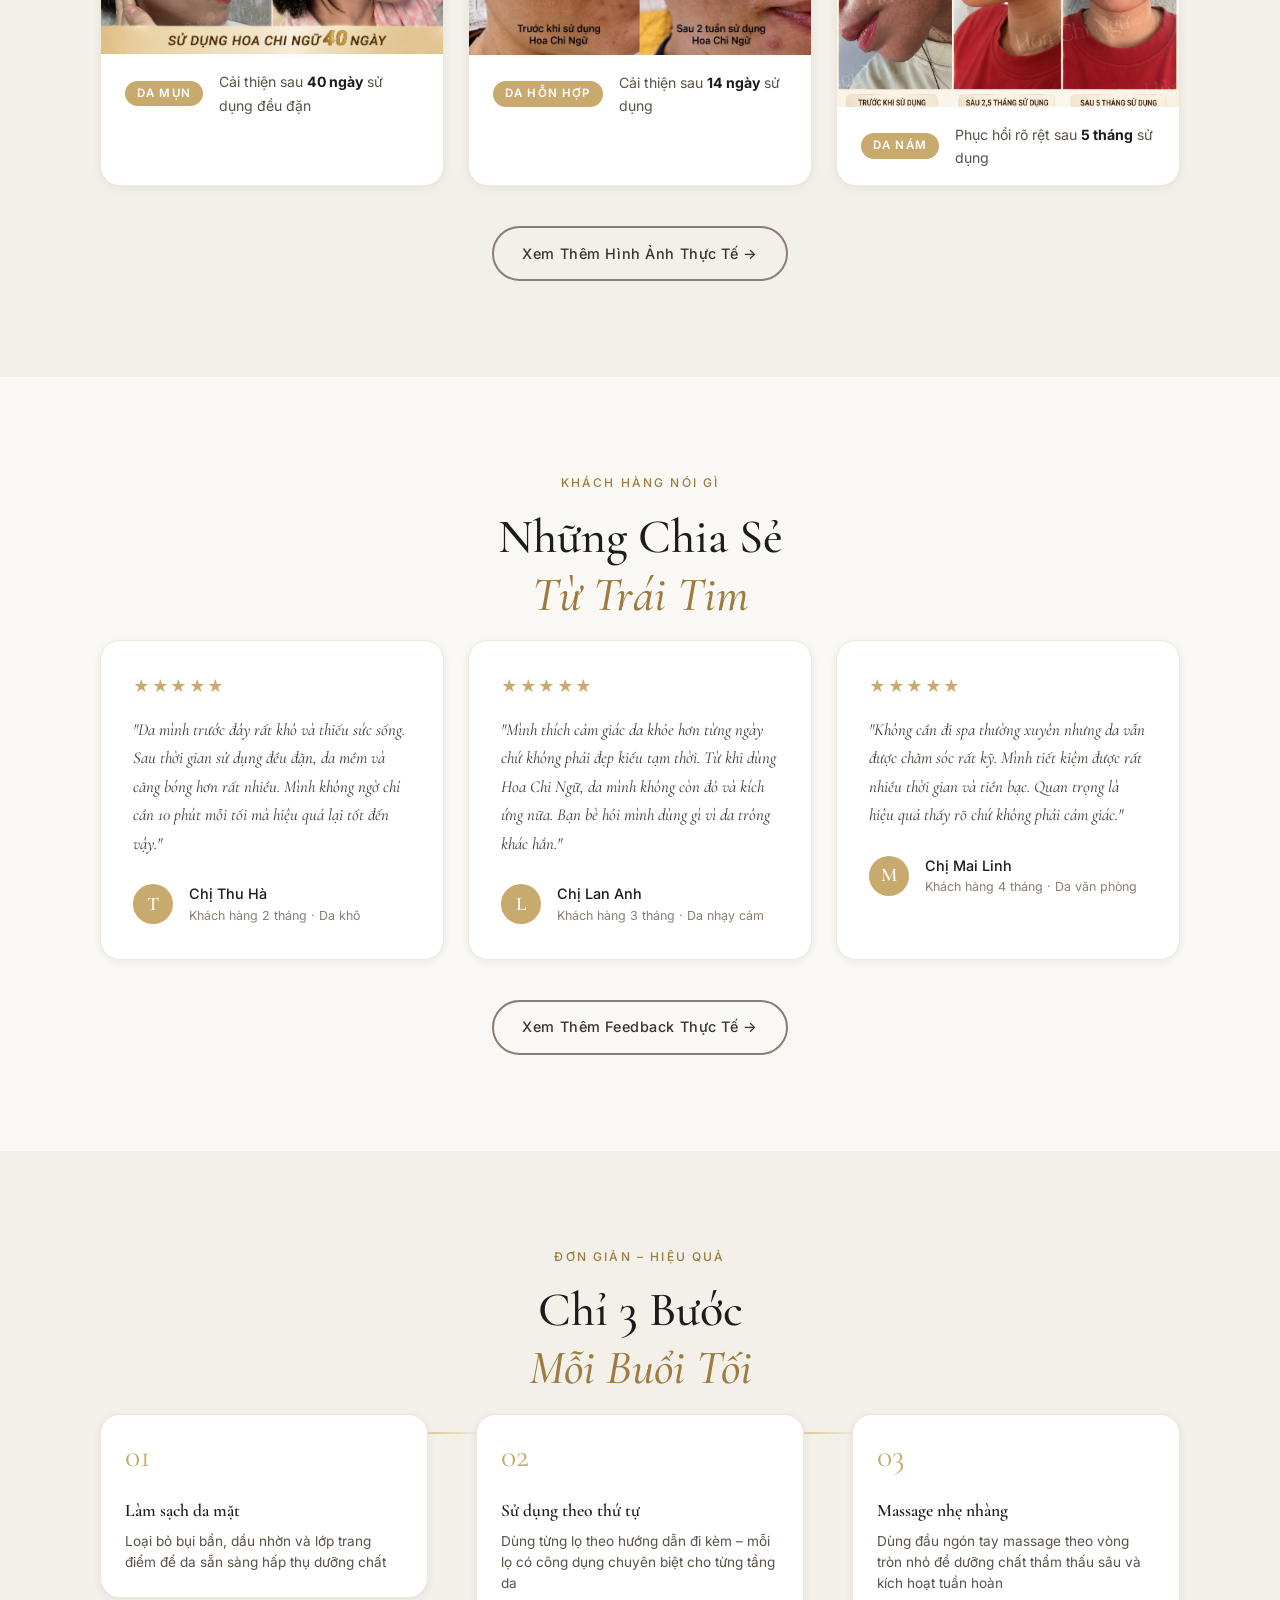
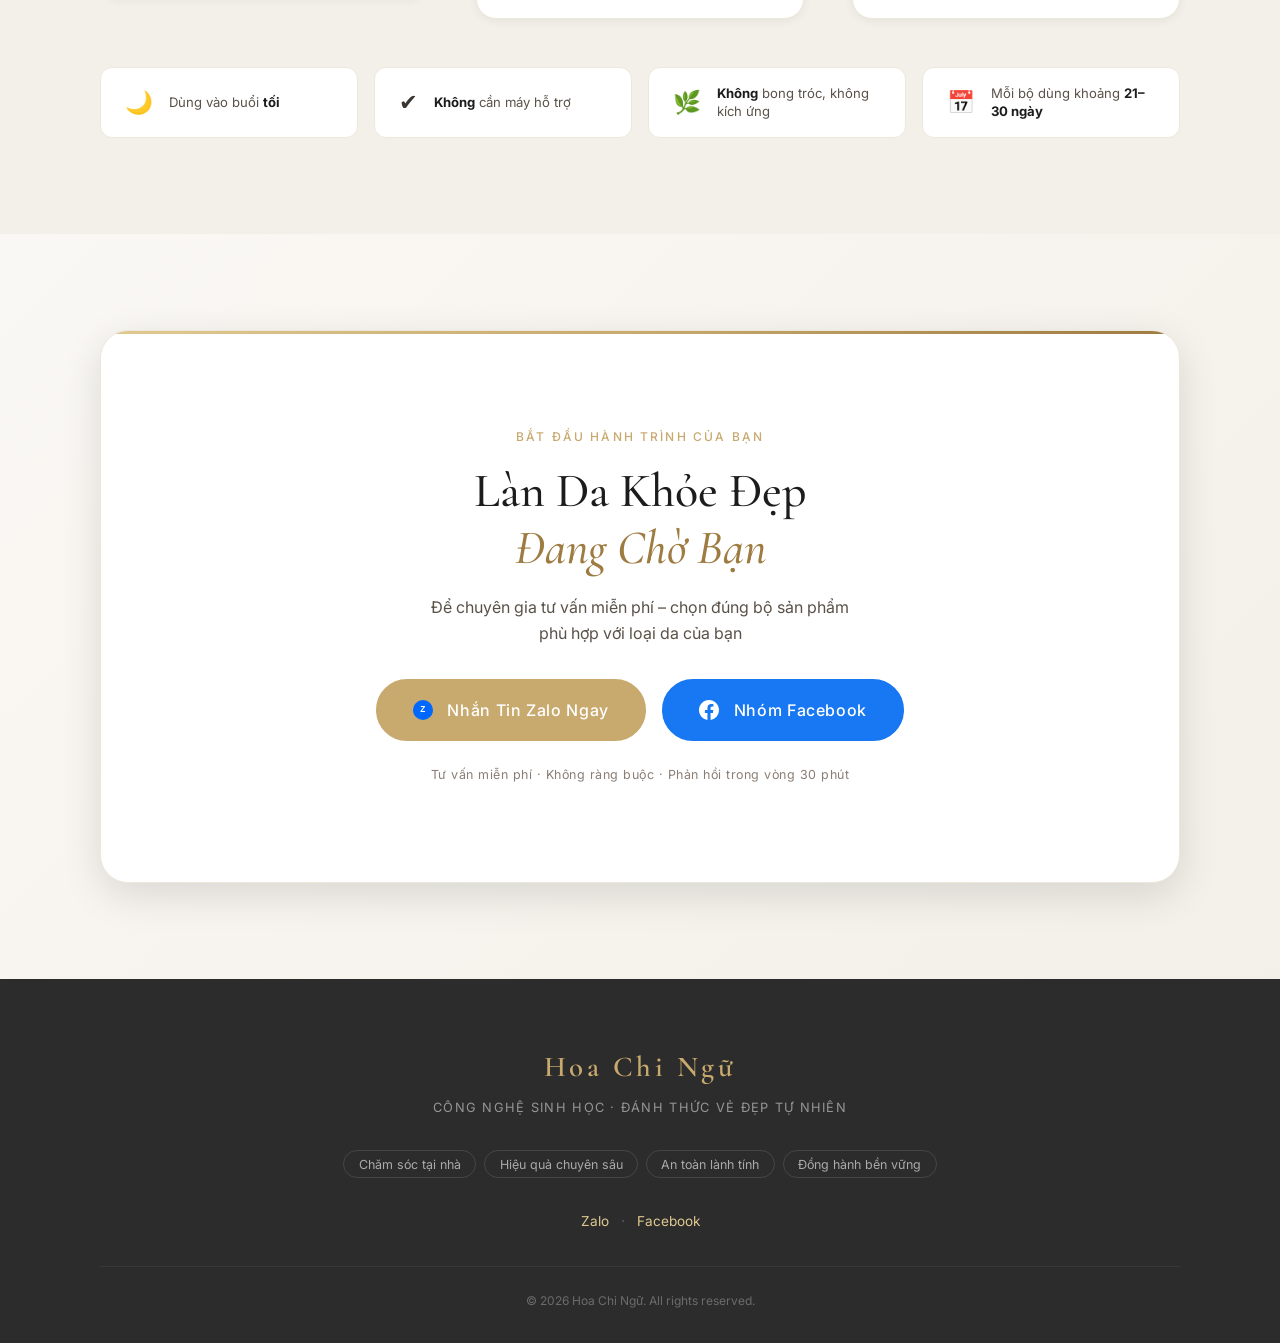
==== commit 1b45d60c: "add story page" ====
--- a/index.html
+++ b/index.html
@@ -23,6 +23,7 @@
   <header class="nav" id="nav">
     <div class="nav__inner container">
       <span class="nav__logo">Hoa Chi Ngữ</span>
+      <a href="cauchuyen.html">Câu chuyện Hoa Chi Ngữ</a>
       <a href="#cta" class="btn btn--ghost btn--sm">Nhận tư vấn</a>
     </div>
   </header>
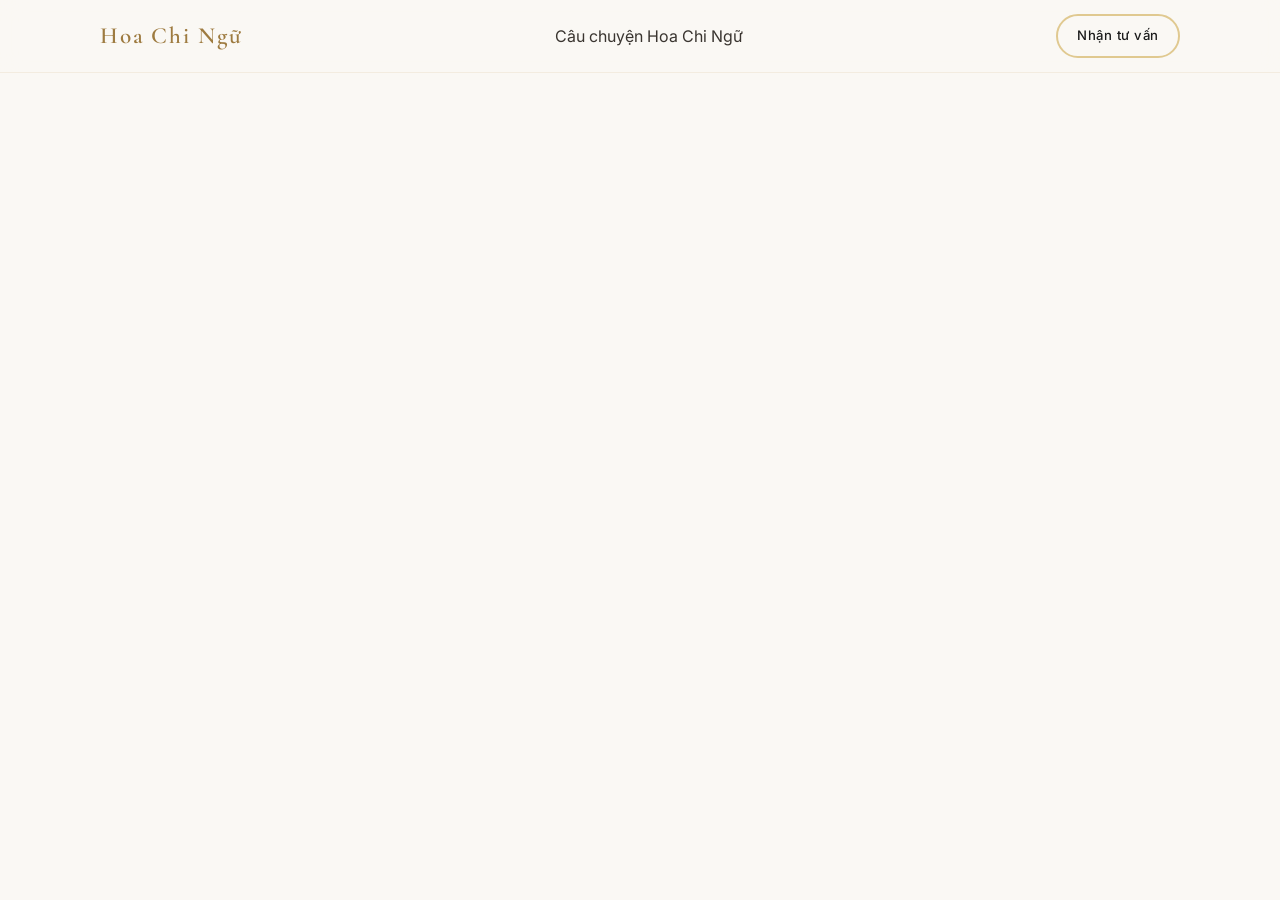
==== commit fd409ac0: "fix modular sections" ====
--- a/index.html
+++ b/index.html
@@ -12,7 +12,7 @@
   <link
     href="https://fonts.googleapis.com/css2?family=Cormorant+Garamond:ital,wght@0,400;0,500;0,600;1,400;1,500&family=Inter:wght@300;400;500&display=swap"
     rel="stylesheet" />
-  <link rel="stylesheet" href="style.css" />
+  <link rel="stylesheet" href="css/style.css" />
 </head>
 
 <body>
@@ -23,405 +23,41 @@
   <header class="nav" id="nav">
     <div class="nav__inner container">
       <span class="nav__logo">Hoa Chi Ngữ</span>
+
       <a href="cauchuyen.html">Câu chuyện Hoa Chi Ngữ</a>
+
       <a href="#cta" class="btn btn--ghost btn--sm">Nhận tư vấn</a>
     </div>
   </header>
 
-  <!-- ============================================================ -->
-  <!-- 1. HERO                                                      -->
-  <!-- ============================================================ -->
-  <section class="hero" id="hero">
-    <div class="hero__media">
-      <img src="./images/hero_woman.png" alt="Hoa Chi Ngữ – Làn da rạng rỡ" class="hero__img" />
-      <div class="hero__overlay"></div>
-    </div>
-    <div class="container hero__content">
-      <p class="eyebrow">Công nghệ sinh học thế hệ mới</p>
-      <h1 class="hero__title">Đánh Thức<br />Thanh Xuân<br /><em>Của Bạn</em></h1>
-      <p class="hero__sub">Không cần spa · Không xâm lấn · Chỉ vài phút mỗi tối</p>
-      <div class="hero__ctas">
-        <a href="https://zalo.me/g/cagnbqzquartk3bbysz1" target="_blank" class="btn btn--primary">Nhận Tư Vấn Miễn
-          Phí</a>
-        <a href="#before-after" class="btn btn--outline">Xem Kết Quả Thực Tế</a>
-      </div>
-    </div>
-  </section>
+  <div id="hero"></div>
 
-  <!-- ============================================================ -->
-  <!-- 2. VẤN ĐỀ LÀN DA                                           -->
-  <!-- ============================================================ -->
-  <section class="section section--cream" id="problem">
-    <div class="container">
-      <p class="eyebrow text-center">Bạn có đang gặp tình trạng này không?</p>
-      <h2 class="section__title text-center">Làn Da Nói Lên<br />Điều Gì Đó</h2>
-      <p class="section__lead text-center">Mỗi ngày, da bạn chịu đựng những áp lực vô hình…</p>
+  <div id="problem"></div>
 
-      <div class="problem-grid">
-        <div class="problem-card">
-          <div class="problem-card__icon">🌙</div>
-          <p class="problem-card__label">Thức khuya &amp; căng thẳng</p>
-          <p class="problem-card__desc">Cơ thể không kịp phục hồi, da mất đi sức sống từng ngày</p>
-        </div>
-        <div class="problem-card">
-          <div class="problem-card__icon">🌫</div>
-          <p class="problem-card__label">Môi trường &amp; ô nhiễm</p>
-          <p class="problem-card__desc">Gốc tự do tấn công, da sạm xỉn và thiếu độ căng bóng</p>
-        </div>
-        <div class="problem-card">
-          <div class="problem-card__icon">⏳</div>
-          <p class="problem-card__label">Tuổi tác &amp; thời gian</p>
-          <p class="problem-card__desc">Collagen suy giảm, nếp nhăn dần xuất hiện, da chảy xệ</p>
-        </div>
-        <div class="problem-card">
-          <div class="problem-card__icon">💸</div>
-          <p class="problem-card__label">Spa &amp; mỹ phẩm tốn kém</p>
-          <p class="problem-card__desc">Hiệu quả tạm thời, chỉ chăm sóc bề mặt mà không chữa từ gốc</p>
-        </div>
-      </div>
+  <div id="solution"></div>
 
-      <p class="callout text-center">Điều bạn thực sự cần không phải là thêm một sản phẩm.<br />Mà là <strong>đúng công
-          nghệ</strong>.</p>
-    </div>
-  </section>
+  <div id="technology"></div>
 
-  <!-- ============================================================ -->
-  <!-- 3. GIẢI PHÁP HOA CHI NGỮ                                    -->
-  <!-- ============================================================ -->
-  <section class="section" id="solution">
-    <div class="container">
-      <p class="eyebrow text-center">Giải pháp</p>
-      <h2 class="section__title text-center">Hoa Chi Ngữ –<br /><em>Chăm Sóc Từ Nền Da</em></h2>
+  <div id="before-after"></div>
 
-      <div class="solution-split">
-        <div class="solution-split__visual">
-          <img src="./images/blue_bottles.png" alt="Bộ sản phẩm Hoa Chi Ngữ" />
-        </div>
-        <div class="solution-split__text">
-          <p class="solution-split__intro">Hoa Chi Ngữ không chỉ là mỹ phẩm. Đây là giải pháp chăm sóc da theo hướng
-            <strong>công nghệ sinh học</strong> – nuôi dưỡng từ bên trong, hiệu quả bền vững.
-          </p>
-          <ul class="check-list">
-            <li>Chăm sóc da chuyên sâu tại nhà</li>
-            <li>Tăng khả năng hấp thụ dưỡng chất</li>
-            <li>Phục hồi nền da từ gốc</li>
-            <li>Cải thiện độ đàn hồi &amp; săn chắc</li>
-            <li>Hỗ trợ trẻ hóa theo thời gian</li>
-          </ul>
-          <a href="https://zalo.me/g/cagnbqzquartk3bbysz1" target="_blank" class="btn btn--primary">Nhận Tư Vấn Ngay</a>
-        </div>
-      </div>
+  <div id="testimonials"></div>
 
-      <!-- Bộ 3 sản phẩm -->
-      <div class="product-trio">
-        <div class="product-card product-card--blue">
-          <div class="product-card__img">
-            <img src="./images/blue.png" alt="2 Lọ Xanh Dương" />
-          </div>
-          <div class="product-card__body">
-            <span class="product-badge product-badge--blue">2 Lọ Xanh Dương</span>
-            <h3>Chống Lão Hóa<br />Giảm Nếp Nhăn</h3>
-            <p>Hỗ trợ cải thiện dấu hiệu tuổi tác, da mềm mịn và săn chắc hơn mỗi ngày</p>
-          </div>
-        </div>
-        <div class="product-card product-card--orange">
-          <div class="product-card__img">
-            <img src="./images/orange_bottles.png" alt="2 Lọ Cam" />
-          </div>
-          <div class="product-card__body">
-            <span class="product-badge product-badge--orange">2 Lọ Cam</span>
-            <h3>Săn Chắc Da<br />Thúc Đẩy Collagen</h3>
-            <p>Hỗ trợ sản sinh collagen, nâng cơ, củng cố nền da căng bóng khỏe mạnh</p>
-          </div>
-        </div>
-        <div class="product-card product-card--teal">
-          <div class="product-card__img">
-            <img src="./images/teal_bottles.png" alt="2 Lọ Xanh Ngọc" />
-          </div>
-          <div class="product-card__body">
-            <span class="product-badge product-badge--teal">2 Lọ Xanh Ngọc</span>
-            <h3>Phục Hồi – Sáng Da<br />Cấp Ẩm Sâu</h3>
-            <p>Phục hồi da yếu, làm sáng, cấp ẩm sâu và giữ da mềm mại đàn hồi</p>
-          </div>
-        </div>
-      </div>
-    </div>
-  </section>
+  <div id="howto"></div>
 
-  <!-- ============================================================ -->
-  <!-- 4. CÔNG NGHỆ & AN TOÀN                                      -->
-  <!-- ============================================================ -->
-  <section class="section section--dark" id="technology">
-    <div class="container">
-      <p class="eyebrow text-center" style="color: var(--gold-light)">Công nghệ &amp; An toàn</p>
-      <h2 class="section__title text-center" style="color: #fff">Nano · Peptide · TD-1<br /><em
-          style="color: var(--gold)">Định Vị Như GPS</em></h2>
+  <div id="cta"></div>
 
-      <div class="tech-visual">
-        <img src="./images/science_bg.png" alt="Công nghệ sinh học Hoa Chi Ngữ" class="tech-visual__img" />
-      </div>
+  <div id="footer"></div>
 
-      <div class="tech-grid">
-        <div class="tech-card">
-          <div class="tech-card__num">01</div>
-          <h4>Công nghệ Nano</h4>
-          <p>Hoạt chất được thu nhỏ đến kích thước nano, giúp thẩm thấu dễ dàng qua lớp biểu bì da</p>
-        </div>
-        <div class="tech-card">
-          <div class="tech-card__num">02</div>
-          <h4>Hệ Peptide chuyên biệt</h4>
-          <p>Chuỗi peptide kích thích da tự sản sinh collagen và elastin từ bên trong</p>
-        </div>
-        <div class="tech-card">
-          <div class="tech-card__num">03</div>
-          <h4>Công nghệ TD-1</h4>
-          <p>Hệ dẫn truyền thông minh – đưa dưỡng chất đến đúng vùng da cần, không thất thoát</p>
-        </div>
-        <div class="tech-card">
-          <div class="tech-card__num">04</div>
-          <h4>An toàn &amp; Lành tính</h4>
-          <p>Nghiên cứu từ phòng lab sinh học nano – Đại học Khoa học &amp; Công nghệ Trung Quốc</p>
-        </div>
-      </div>
+  <div id="footer2"></div>
 
-      <p class="science-quote">"Đưa dưỡng chất đến đúng nơi làn da thật sự cần."</p>
-    </div>
-  </section>
 
-  <!-- ============================================================ -->
-  <!-- 5. BEFORE & AFTER                                           -->
-  <!-- ============================================================ -->
-  <section class="section section--cream" id="before-after">
-    <div class="container">
-      <p class="eyebrow text-center">Kết quả thực tế</p>
-      <h2 class="section__title text-center">Trước &amp; Sau<br /><em>Từ Khách Hàng Thực</em></h2>
-      <p class="section__lead text-center">Không chỉnh sửa quá mức. Đây là kết quả thực từ những người dùng kiên trì.
-      </p>
+  <script src="js/loadSections.js"></script>
+</body>
 
-      <div class="ba-grid">
-        <div class="ba-card">
-          <div class="ba-card__img-wrap">
-            <img src="./images/before_after.png" alt="Da nám cải thiện sau 5 tháng" />
-          </div>
-          <div class="ba-card__label">
-            <span class="ba-tag">Da mụn</span>
-            <p>Cải thiện sau <strong>40 ngày</strong> sử dụng đều đặn</p>
-          </div>
-        </div>
-        <div class="ba-card">
-          <div class="ba-card__img-wrap">
-            <img src="./images/result_1.png" alt="Da mụn cải thiện sau 21 ngày" />
-          </div>
-          <div class="ba-card__label">
-            <span class="ba-tag">Da hỗn hợp</span>
-            <p>Cải thiện sau <strong>14 ngày</strong> sử dụng</p>
-          </div>
-        </div>
-        <div class="ba-card">
-          <div class="ba-card__img-wrap">
-            <img src="./images/result_2.png" alt="Da yếu phục hồi rõ rệt" />
-          </div>
-          <div class="ba-card__label">
-            <span class="ba-tag">Da Nám</span>
-            <p>Phục hồi rõ rệt sau <strong>5 tháng</strong> sử dụng</p>
-          </div>
-        </div>
-      </div>
-
-      <div class="text-center" style="margin-top: 2.5rem">
-        <a href="https://drive.google.com/drive/folders/1c30SlKOqtVjtkm7UZrAgIsjkpCgA3KP_?usp=sharing" target="_blank"
-          class="btn btn--outline">Xem Thêm Hình
-          Ảnh Thực Tế →</a>
-      </div>
-    </div>
-  </section>
-
-  <!-- ============================================================ -->
-  <!-- 6. FEEDBACK KHÁCH HÀNG                                      -->
-  <!-- ============================================================ -->
-  <section class="section" id="testimonials">
-    <div class="container">
-      <p class="eyebrow text-center">Khách hàng nói gì</p>
-      <h2 class="section__title text-center">Những Chia Sẻ<br /><em>Từ Trái Tim</em></h2>
-
-      <div class="testi-list">
-        <div class="testi-card">
-          <div class="testi-card__stars">★★★★★</div>
-          <p class="testi-card__quote">"Da mình trước đây rất khô và thiếu sức sống. Sau thời gian sử dụng đều đặn, da
-            mềm và căng bóng hơn rất nhiều. Mình không ngờ chỉ cần 10 phút mỗi tối mà hiệu quả lại tốt đến vậy."</p>
-          <div class="testi-card__author">
-            <div class="testi-card__avatar">T</div>
-            <div>
-              <p class="testi-card__name">Chị Thu Hà</p>
-              <p class="testi-card__meta">Khách hàng 2 tháng · Da khô</p>
-            </div>
-          </div>
-        </div>
-
-        <div class="testi-card">
-          <div class="testi-card__stars">★★★★★</div>
-          <p class="testi-card__quote">"Mình thích cảm giác da khỏe hơn từng ngày chứ không phải đẹp kiểu tạm thời. Từ
-            khi dùng Hoa Chi Ngữ, da mình không còn đỏ và kích ứng nữa. Bạn bè hỏi mình dùng gì vì da trông khác hẳn."
-          </p>
-          <div class="testi-card__author">
-            <div class="testi-card__avatar">L</div>
-            <div>
-              <p class="testi-card__name">Chị Lan Anh</p>
-              <p class="testi-card__meta">Khách hàng 3 tháng · Da nhạy cảm</p>
-            </div>
-          </div>
-        </div>
-
-        <div class="testi-card">
-          <div class="testi-card__stars">★★★★★</div>
-          <p class="testi-card__quote">"Không cần đi spa thường xuyên nhưng da vẫn được chăm sóc rất kỹ. Mình tiết kiệm
-            được rất nhiều thời gian và tiền bạc. Quan trọng là hiệu quả thấy rõ chứ không phải cảm giác."</p>
-          <div class="testi-card__author">
-            <div class="testi-card__avatar">M</div>
-            <div>
-              <p class="testi-card__name">Chị Mai Linh</p>
-              <p class="testi-card__meta">Khách hàng 4 tháng · Da văn phòng</p>
-            </div>
-          </div>
-        </div>
-      </div>
-
-      <div class="text-center" style="margin-top: 2.5rem">
-        <a href="https://www.facebook.com/share/g/1ENxAr1wj1/" target="_blank" class="btn btn--outline">Xem Thêm
-          Feedback Thực Tế →</a>
-      </div>
-    </div>
-  </section>
-
-  <!-- ============================================================ -->
-  <!-- 7. QUY TRÌNH SỬ DỤNG                                        -->
-  <!-- ============================================================ -->
-  <section class="section section--cream" id="howto">
-    <div class="container">
-      <p class="eyebrow text-center">Đơn giản – Hiệu quả</p>
-      <h2 class="section__title text-center">Chỉ 3 Bước<br /><em>Mỗi Buổi Tối</em></h2>
-
-      <div class="steps">
-        <div class="step">
-          <div class="step__num">01</div>
-          <div class="step__body">
-            <h4>Làm sạch da mặt</h4>
-            <p>Loại bỏ bụi bẩn, dầu nhờn và lớp trang điểm để da sẵn sàng hấp thụ dưỡng chất</p>
-          </div>
-        </div>
-        <div class="step__connector"></div>
-        <div class="step">
-          <div class="step__num">02</div>
-          <div class="step__body">
-            <h4>Sử dụng theo thứ tự</h4>
-            <p>Dùng từng lọ theo hướng dẫn đi kèm – mỗi lọ có công dụng chuyên biệt cho từng tầng da</p>
-          </div>
-        </div>
-        <div class="step__connector"></div>
-        <div class="step">
-          <div class="step__num">03</div>
-          <div class="step__body">
-            <h4>Massage nhẹ nhàng</h4>
-            <p>Dùng đầu ngón tay massage theo vòng tròn nhỏ để dưỡng chất thẩm thấu sâu và kích hoạt tuần hoàn</p>
-          </div>
-        </div>
-      </div>
-
-      <div class="howto-notes">
-        <div class="howto-note">
-          <span class="howto-note__icon">🌙</span>
-          <p>Dùng vào buổi <strong>tối</strong></p>
-        </div>
-        <div class="howto-note">
-          <span class="howto-note__icon">✔</span>
-          <p><strong>Không</strong> cần máy hỗ trợ</p>
-        </div>
-        <div class="howto-note">
-          <span class="howto-note__icon">🌿</span>
-          <p><strong>Không</strong> bong tróc, không kích ứng</p>
-        </div>
-        <div class="howto-note">
-          <span class="howto-note__icon">📅</span>
-          <p>Mỗi bộ dùng khoảng <strong>21–30 ngày</strong></p>
-        </div>
-      </div>
-    </div>
-  </section>
-
-  <!-- ============================================================ -->
-  <!-- 8. CALL TO ACTION                                           -->
-  <!-- ============================================================ -->
-  <section class="section cta-section" id="cta">
-    <div class="container">
-      <div class="cta-box">
-        <p class="eyebrow text-center" style="color: var(--gold)">Bắt đầu hành trình của bạn</p>
-        <h2 class="cta-box__title">Làn Da Khỏe Đẹp<br /><em>Đang Chờ Bạn</em></h2>
-        <p class="cta-box__sub">Để chuyên gia tư vấn miễn phí – chọn đúng bộ sản phẩm phù hợp với loại da của bạn</p>
-
-        <div class="cta-box__actions">
-          <a href="https://zalo.me/g/cagnbqzquartk3bbysz1" target="_blank" class="btn btn--primary btn--lg"
-            id="cta-zalo">
-            <svg width="20" height="20" viewBox="0 0 48 48" fill="none" style="vertical-align:middle;margin-right:8px">
-              <circle cx="24" cy="24" r="24" fill="#0068FF" /><text x="50%" y="57%" text-anchor="middle" fill="white"
-                font-size="20" font-family="Arial" font-weight="bold" dy=".1em">Z</text>
-            </svg>
-            Nhắn Tin Zalo Ngay
-          </a>
-          <a href="https://www.facebook.com/share/g/1ENxAr1wj1/" target="_blank" class="btn btn--fb btn--lg"
-            id="cta-fb">
-            <svg width="20" height="20" viewBox="0 0 24 24" fill="white" style="vertical-align:middle;margin-right:8px">
-              <path
-                d="M24 12.073c0-6.627-5.373-12-12-12s-12 5.373-12 12c0 5.99 4.388 10.954 10.125 11.854v-8.385H7.078v-3.47h3.047V9.43c0-3.007 1.792-4.669 4.533-4.669 1.312 0 2.686.235 2.686.235v2.953H15.83c-1.491 0-1.956.925-1.956 1.874v2.25h3.328l-.532 3.47h-2.796v8.385C19.612 23.027 24 18.062 24 12.073z" />
-            </svg>
-            Nhóm Facebook
-          </a>
-        </div>
-
-        <p class="cta-box__note">Tư vấn miễn phí · Không ràng buộc · Phản hồi trong vòng 30 phút</p>
-      </div>
-    </div>
-  </section>
-
-  <!-- ============================================================ -->
-  <!-- 9. FOOTER                                                   -->
-  <!-- ============================================================ -->
-  <footer class="footer" id="footer">
-    <div class="container">
-      <div class="footer__brand">
-        <p class="footer__logo">Hoa Chi Ngữ</p>
-        <p class="footer__tagline">Công nghệ sinh học · Đánh thức vẻ đẹp tự nhiên</p>
-      </div>
-
-      <div class="footer__pillars">
-        <div class="footer__pillar">
-          <span>Chăm sóc tại nhà</span>
-        </div>
-        <div class="footer__pillar">
-          <span>Hiệu quả chuyên sâu</span>
-        </div>
-        <div class="footer__pillar">
-          <span>An toàn lành tính</span>
-        </div>
-        <div class="footer__pillar">
-          <span>Đồng hành bền vững</span>
-        </div>
-      </div>
-
-      <div class="footer__links">
-        <a href="https://zalo.me/g/cagnbqzquartk3bbysz1" target="_blank">Zalo</a>
-        <span class="footer__sep">·</span>
-        <a href="https://www.facebook.com/groups/527017740689852/?ref=share&mibextid=NSMWBT"
-          target="_blank">Facebook</a>
-      </div>
-
-      <p class="footer__copy">&copy; 2026 Hoa Chi Ngữ. All rights reserved.</p>
-    </div>
-  </footer>
-
-  <script src="main.js"></script>
-  <script>
-    (function () { if (!window.chatbase || window.chatbase("getState") !== "initialized") { window.chatbase = (...arguments) => { if (!window.chatbase.q) { window.chatbase.q = [] } window.chatbase.q.push(arguments) }; window.chatbase = new Proxy(window.chatbase, { get(target, prop) { if (prop === "q") { return target.q } return (...args) => target(prop, ...args) } }) } const onLoad = function () { const script = document.createElement("script"); script.src = "https://www.chatbase.co/embed.min.js"; script.id = "rkD7Dw-i4tc0-IZks4W6F"; script.domain = "www.chatbase.co"; document.body.appendChild(script) }; if (document.readyState === "complete") { onLoad() } else { window.addEventListener("load", onLoad) } })();
-  </script>
+<script src="js/main.js"></script>
+<script>
+  (function () { if (!window.chatbase || window.chatbase("getState") !== "initialized") { window.chatbase = (...arguments) => { if (!window.chatbase.q) { window.chatbase.q = [] } window.chatbase.q.push(arguments) }; window.chatbase = new Proxy(window.chatbase, { get(target, prop) { if (prop === "q") { return target.q } return (...args) => target(prop, ...args) } }) } const onLoad = function () { const script = document.createElement("script"); script.src = "https://www.chatbase.co/embed.min.js"; script.id = "rkD7Dw-i4tc0-IZks4W6F"; script.domain = "www.chatbase.co"; document.body.appendChild(script) }; if (document.readyState === "complete") { onLoad() } else { window.addEventListener("load", onLoad) } })();
+</script>
 </body>
 
 </html>
--- a/css/style.css
+++ b/css/style.css
@@ -0,0 +1,948 @@
+/* ================================================================ */
+/* DESIGN TOKENS                                                     */
+/* ================================================================ */
+:root {
+  /* Colors */
+  --cream:         #FAF8F4;
+  --cream-mid:     #F3F0E9;
+  --cream-dark:    #EDE8DC;
+  --gold:          #C8A96E;
+  --gold-light:    #E0C990;
+  --gold-dark:     #9E7B40;
+  --dark:          #1C1C1C;
+  --dark-mid:      #2C2C2C;
+  --text:          #3A3530;
+  --text-mid:      #5A5248;
+  --text-light:    #8A7E74;
+  --blue-prod:     #1B3A6B;
+  --orange-prod:   #C2642A;
+  --teal-prod:     #2A6B68;
+  --white:         #FFFFFF;
+
+  /* Typography */
+  --font-serif:  'Cormorant Garamond', Georgia, serif;
+  --font-sans:   'Inter', system-ui, sans-serif;
+
+  /* Spacing */
+  --sp-1: 0.5rem;
+  --sp-2: 1rem;
+  --sp-3: 1.5rem;
+  --sp-4: 2rem;
+  --sp-5: 3rem;
+  --sp-6: 4rem;
+  --sp-8: 6rem;
+
+  /* Radius */
+  --r-sm: 6px;
+  --r-md: 12px;
+  --r-lg: 20px;
+  --r-xl: 28px;
+  --r-full: 999px;
+
+  /* Shadow */
+  --shadow-sm: 0 2px 10px rgba(0,0,0,.06);
+  --shadow-md: 0 6px 24px rgba(0,0,0,.09);
+  --shadow-lg: 0 12px 40px rgba(0,0,0,.12);
+}
+
+/* ================================================================ */
+/* RESET & BASE                                                      */
+/* ================================================================ */
+*, *::before, *::after { box-sizing: border-box; margin: 0; padding: 0; }
+
+html { scroll-behavior: smooth; font-size: 16px; }
+
+body {
+  font-family: var(--font-sans);
+  background: var(--cream);
+  color: var(--text);
+  line-height: 1.65;
+  -webkit-font-smoothing: antialiased;
+}
+
+img { display: block; max-width: 100%; height: auto; }
+a { text-decoration: none; color: inherit; }
+ul, ol { list-style: none; }
+
+.container {
+  width: 92%;
+  max-width: 1080px;
+  margin-inline: auto;
+}
+
+.text-center { text-align: center; }
+
+/* ================================================================ */
+/* TYPOGRAPHY HELPERS                                               */
+/* ================================================================ */
+.eyebrow {
+  font-family: var(--font-sans);
+  font-size: .75rem;
+  font-weight: 500;
+  letter-spacing: .18em;
+  text-transform: uppercase;
+  color: var(--gold-dark);
+  margin-bottom: var(--sp-2);
+}
+
+.section__title {
+  font-family: var(--font-serif);
+  font-size: clamp(2rem, 6vw, 3rem);
+  font-weight: 500;
+  line-height: 1.2;
+  color: var(--dark);
+  margin-bottom: var(--sp-2);
+}
+
+.section__title em {
+  font-style: italic;
+  color: var(--gold-dark);
+}
+
+.section__lead {
+  font-size: 1.05rem;
+  color: var(--text-mid);
+  max-width: 520px;
+  margin-inline: auto;
+  margin-bottom: var(--sp-5);
+}
+
+/* ================================================================ */
+/* BUTTONS                                                          */
+/* ================================================================ */
+.btn {
+  display: inline-flex;
+  align-items: center;
+  justify-content: center;
+  gap: .4rem;
+  padding: .85rem 1.75rem;
+  border-radius: var(--r-full);
+  font-family: var(--font-sans);
+  font-size: .9rem;
+  font-weight: 500;
+  letter-spacing: .04em;
+  cursor: pointer;
+  border: 2px solid transparent;
+  transition: background .2s, color .2s, border-color .2s, transform .15s;
+}
+
+.btn:active { transform: scale(.97); }
+
+.btn--primary {
+  background: var(--gold);
+  color: var(--white);
+  border-color: var(--gold);
+}
+.btn--primary:hover {
+  background: var(--gold-dark);
+  border-color: var(--gold-dark);
+}
+
+.btn--outline {
+  background: transparent;
+  color: var(--text);
+  border-color: var(--text-light);
+}
+.btn--outline:hover {
+  border-color: var(--gold);
+  color: var(--gold-dark);
+}
+
+.btn--ghost {
+  background: transparent;
+  color: var(--dark);
+  border-color: var(--gold-light);
+}
+.btn--ghost:hover {
+  background: var(--gold);
+  color: var(--white);
+  border-color: var(--gold);
+}
+
+.btn--fb {
+  background: #1877F2;
+  color: var(--white);
+  border-color: #1877F2;
+}
+.btn--fb:hover { background: #1260c8; border-color: #1260c8; }
+
+.btn--sm  { padding: .55rem 1.2rem; font-size: .82rem; }
+.btn--lg  { padding: 1rem 2.2rem; font-size: 1rem; }
+
+/* ================================================================ */
+/* NAVIGATION                                                       */
+/* ================================================================ */
+.nav {
+  position: fixed;
+  top: 0; left: 0;
+  width: 100%;
+  background: rgba(250,248,244,.92);
+  backdrop-filter: blur(12px);
+  -webkit-backdrop-filter: blur(12px);
+  border-bottom: 1px solid rgba(200,169,110,.15);
+  z-index: 900;
+  padding: .9rem 0;
+  transition: padding .25s;
+}
+
+.nav.scrolled { padding: .65rem 0; box-shadow: var(--shadow-sm); }
+
+.nav__inner {
+  display: flex;
+  align-items: center;
+  justify-content: space-between;
+}
+
+.nav__logo {
+  font-family: var(--font-serif);
+  font-size: 1.45rem;
+  font-weight: 600;
+  color: var(--gold-dark);
+  letter-spacing: .08em;
+}
+
+/* ================================================================ */
+/* HERO                                                             */
+/* ================================================================ */
+.hero {
+  position: relative;
+  min-height: 100svh;
+  display: flex;
+  align-items: flex-end;
+  padding-top: 70px;
+  overflow: hidden;
+}
+
+.hero__media {
+  position: absolute;
+  inset: 0;
+}
+
+.hero__img {
+  width: 100%;
+  height: 100%;
+  object-fit: cover;
+  object-position: center top;
+}
+
+.hero__overlay {
+  position: absolute;
+  inset: 0;
+  background: linear-gradient(
+    to top,
+    rgba(26,20,12,.78) 0%,
+    rgba(26,20,12,.45) 40%,
+    rgba(26,20,12,.1) 75%,
+    transparent 100%
+  );
+}
+
+.hero__content {
+  position: relative;
+  z-index: 2;
+  padding-bottom: var(--sp-8);
+  padding-top: var(--sp-6);
+}
+
+.hero .eyebrow { color: var(--gold-light); }
+
+.hero__title {
+  font-family: var(--font-serif);
+  font-size: clamp(2.6rem, 9vw, 5rem);
+  font-weight: 500;
+  line-height: 1.1;
+  color: var(--white);
+  margin-bottom: var(--sp-3);
+}
+
+.hero__title em {
+  font-style: italic;
+  color: var(--gold-light);
+}
+
+.hero__sub {
+  font-size: .9rem;
+  color: rgba(255,255,255,.75);
+  letter-spacing: .06em;
+  margin-bottom: var(--sp-4);
+}
+
+.hero__ctas {
+  display: flex;
+  flex-wrap: wrap;
+  gap: var(--sp-2);
+}
+
+.hero__ctas .btn--outline {
+  color: rgba(255,255,255,.9);
+  border-color: rgba(255,255,255,.4);
+}
+.hero__ctas .btn--outline:hover {
+  color: var(--gold-light);
+  border-color: var(--gold-light);
+}
+
+/* ================================================================ */
+/* SECTIONS                                                         */
+/* ================================================================ */
+.section { padding: var(--sp-8) 0; }
+.section--cream { background: var(--cream-mid); }
+.section--dark  { background: var(--dark); }
+.section--dark .section__title { color: var(--white); }
+.section--dark .section__lead  { color: rgba(255,255,255,.65); }
+
+/* ================================================================ */
+/* 2. PROBLEM                                                       */
+/* ================================================================ */
+.problem-grid {
+  display: grid;
+  grid-template-columns: 1fr 1fr;
+  gap: var(--sp-2);
+  margin-bottom: var(--sp-5);
+}
+
+.problem-card {
+  background: var(--white);
+  border-radius: var(--r-md);
+  padding: var(--sp-3);
+  border: 1px solid var(--cream-dark);
+  transition: box-shadow .2s;
+}
+.problem-card:hover { box-shadow: var(--shadow-md); }
+
+.problem-card__icon {
+  font-size: 1.8rem;
+  margin-bottom: var(--sp-1);
+}
+
+.problem-card__label {
+  font-family: var(--font-serif);
+  font-size: 1.05rem;
+  font-weight: 600;
+  color: var(--dark);
+  margin-bottom: .35rem;
+}
+
+.problem-card__desc {
+  font-size: .82rem;
+  color: var(--text-mid);
+  line-height: 1.5;
+}
+
+.callout {
+  font-family: var(--font-serif);
+  font-size: 1.2rem;
+  color: var(--text);
+  line-height: 1.7;
+  max-width: 540px;
+  margin-inline: auto;
+  padding: var(--sp-3) var(--sp-4);
+  border-left: 3px solid var(--gold);
+  background: var(--white);
+  border-radius: 0 var(--r-md) var(--r-md) 0;
+  text-align: left;
+}
+
+.callout strong { color: var(--gold-dark); }
+
+/* ================================================================ */
+/* 3. SOLUTION                                                      */
+/* ================================================================ */
+.solution-split {
+  display: flex;
+  flex-direction: column;
+  gap: var(--sp-4);
+  margin-bottom: var(--sp-6);
+}
+
+.solution-split__visual {
+  border-radius: var(--r-xl);
+  overflow: hidden;
+  box-shadow: var(--shadow-lg);
+  max-height: 380px;
+}
+
+.solution-split__visual img {
+  width: 100%;
+  height: 100%;
+  object-fit: cover;
+}
+
+.solution-split__intro {
+  font-size: 1.05rem;
+  color: var(--text);
+  margin-bottom: var(--sp-3);
+  line-height: 1.7;
+}
+
+.solution-split__intro strong { color: var(--gold-dark); }
+
+.check-list {
+  display: flex;
+  flex-direction: column;
+  gap: .75rem;
+  margin-bottom: var(--sp-4);
+}
+
+.check-list li {
+  position: relative;
+  padding-left: 1.6rem;
+  font-size: .95rem;
+  color: var(--text);
+}
+
+.check-list li::before {
+  content: '✦';
+  position: absolute;
+  left: 0;
+  color: var(--gold);
+  font-size: .75rem;
+  top: .15rem;
+}
+
+/* Product trio cards */
+.product-trio {
+  display: flex;
+  flex-direction: column;
+  gap: var(--sp-3);
+}
+
+.product-card {
+  display: flex;
+  align-items: stretch;
+  background: var(--white);
+  border-radius: var(--r-lg);
+  overflow: hidden;
+  box-shadow: var(--shadow-sm);
+  border: 1px solid var(--cream-dark);
+  transition: box-shadow .2s, transform .2s;
+}
+.product-card:hover {
+  box-shadow: var(--shadow-md);
+  transform: translateY(-2px);
+}
+
+.product-card__img {
+  width: 38%;
+  flex-shrink: 0;
+  overflow: hidden;
+}
+
+.product-card__img img {
+  width: 100%;
+  height: 100%;
+  object-fit: cover;
+}
+
+.product-card__body {
+  padding: var(--sp-3);
+  flex: 1;
+}
+
+.product-badge {
+  display: inline-block;
+  font-size: .72rem;
+  font-weight: 600;
+  letter-spacing: .1em;
+  text-transform: uppercase;
+  padding: .25rem .8rem;
+  border-radius: var(--r-full);
+  margin-bottom: .75rem;
+  color: var(--white);
+}
+
+.product-badge--blue   { background: var(--blue-prod); }
+.product-badge--orange { background: var(--orange-prod); }
+.product-badge--teal   { background: var(--teal-prod); }
+
+.product-card__body h3 {
+  font-family: var(--font-serif);
+  font-size: 1.05rem;
+  font-weight: 600;
+  color: var(--dark);
+  line-height: 1.3;
+  margin-bottom: .5rem;
+}
+
+.product-card__body p {
+  font-size: .82rem;
+  color: var(--text-mid);
+  line-height: 1.5;
+}
+
+/* ================================================================ */
+/* 4. TECHNOLOGY                                                    */
+/* ================================================================ */
+.tech-visual {
+  border-radius: var(--r-xl);
+  overflow: hidden;
+  margin-bottom: var(--sp-5);
+  max-height: 260px;
+}
+
+.tech-visual__img {
+  width: 100%;
+  height: 100%;
+  object-fit: cover;
+  opacity: .85;
+}
+
+.tech-grid {
+  display: grid;
+  grid-template-columns: 1fr 1fr;
+  gap: var(--sp-2);
+  margin-bottom: var(--sp-5);
+}
+
+.tech-card {
+  background: rgba(255,255,255,.05);
+  border: 1px solid rgba(200,169,110,.2);
+  border-radius: var(--r-md);
+  padding: var(--sp-3);
+  transition: background .2s;
+}
+.tech-card:hover { background: rgba(200,169,110,.08); }
+
+.tech-card__num {
+  font-family: var(--font-serif);
+  font-size: 2rem;
+  font-weight: 400;
+  color: var(--gold);
+  line-height: 1;
+  margin-bottom: .5rem;
+}
+
+.tech-card h4 {
+  font-family: var(--font-serif);
+  font-size: 1rem;
+  font-weight: 600;
+  color: var(--white);
+  margin-bottom: .4rem;
+}
+
+.tech-card p {
+  font-size: .8rem;
+  color: rgba(255,255,255,.6);
+  line-height: 1.55;
+}
+
+.science-quote {
+  font-family: var(--font-serif);
+  font-size: 1.35rem;
+  font-style: italic;
+  color: var(--gold-light);
+  text-align: center;
+  line-height: 1.6;
+  max-width: 480px;
+  margin-inline: auto;
+  padding: var(--sp-4);
+  border-top: 1px solid rgba(200,169,110,.2);
+}
+
+/* ================================================================ */
+/* 5. BEFORE AFTER                                                  */
+/* ================================================================ */
+.ba-grid {
+  display: flex;
+  flex-direction: column;
+  gap: var(--sp-3);
+}
+
+.ba-card {
+  background: var(--white);
+  border-radius: var(--r-lg);
+  overflow: hidden;
+  box-shadow: var(--shadow-sm);
+  border: 1px solid var(--cream-dark);
+}
+
+.ba-card__img-wrap {
+  overflow: hidden;
+  max-height: 280px;
+}
+
+.ba-card__img-wrap img {
+  width: 100%;
+  height: 100%;
+  object-fit: cover;
+  object-position: center top;
+}
+
+.ba-card__label {
+  padding: var(--sp-2) var(--sp-3);
+  display: flex;
+  align-items: center;
+  gap: var(--sp-2);
+}
+
+.ba-tag {
+  display: inline-block;
+  background: var(--gold);
+  color: var(--white);
+  font-size: .72rem;
+  font-weight: 600;
+  letter-spacing: .1em;
+  text-transform: uppercase;
+  padding: .2rem .75rem;
+  border-radius: var(--r-full);
+  white-space: nowrap;
+}
+
+.ba-card__label p {
+  font-size: .88rem;
+  color: var(--text-mid);
+}
+
+.ba-card__label strong { color: var(--dark); }
+
+/* ================================================================ */
+/* 6. TESTIMONIALS                                                  */
+/* ================================================================ */
+.testi-list {
+  display: flex;
+  flex-direction: column;
+  gap: var(--sp-3);
+}
+
+.testi-card {
+  background: var(--white);
+  border: 1px solid var(--cream-dark);
+  border-radius: var(--r-lg);
+  padding: var(--sp-4);
+  box-shadow: var(--shadow-sm);
+}
+
+.testi-card__stars {
+  color: var(--gold);
+  font-size: 1rem;
+  letter-spacing: .1em;
+  margin-bottom: var(--sp-2);
+}
+
+.testi-card__quote {
+  font-family: var(--font-serif);
+  font-size: 1.05rem;
+  font-style: italic;
+  color: var(--text);
+  line-height: 1.7;
+  margin-bottom: var(--sp-3);
+}
+
+.testi-card__author {
+  display: flex;
+  align-items: center;
+  gap: var(--sp-2);
+}
+
+.testi-card__avatar {
+  width: 40px;
+  height: 40px;
+  border-radius: 50%;
+  background: var(--gold);
+  color: var(--white);
+  font-family: var(--font-serif);
+  font-size: 1.2rem;
+  font-weight: 600;
+  display: flex;
+  align-items: center;
+  justify-content: center;
+  flex-shrink: 0;
+}
+
+.testi-card__name {
+  font-weight: 500;
+  font-size: .9rem;
+  color: var(--dark);
+}
+
+.testi-card__meta {
+  font-size: .78rem;
+  color: var(--text-light);
+}
+
+/* ================================================================ */
+/* 7. HOW TO                                                        */
+/* ================================================================ */
+.steps {
+  display: flex;
+  flex-direction: column;
+  gap: 0;
+  margin-bottom: var(--sp-5);
+}
+
+.step {
+  display: flex;
+  align-items: flex-start;
+  gap: var(--sp-3);
+  background: var(--white);
+  border: 1px solid var(--cream-dark);
+  border-radius: var(--r-lg);
+  padding: var(--sp-3) var(--sp-3);
+  box-shadow: var(--shadow-sm);
+}
+
+.step__connector {
+  width: 2px;
+  height: 1.5rem;
+  background: linear-gradient(to bottom, var(--gold-light), var(--cream-dark));
+  margin-left: calc(1.6rem + var(--sp-3) / 2);
+}
+
+.step__num {
+  font-family: var(--font-serif);
+  font-size: 2rem;
+  font-weight: 400;
+  color: var(--gold);
+  line-height: 1;
+  min-width: 3.2rem;
+  flex-shrink: 0;
+  padding-top: .1rem;
+}
+
+.step__body h4 {
+  font-family: var(--font-serif);
+  font-size: 1.1rem;
+  font-weight: 600;
+  color: var(--dark);
+  margin-bottom: .35rem;
+}
+
+.step__body p {
+  font-size: .85rem;
+  color: var(--text-mid);
+  line-height: 1.55;
+}
+
+.howto-notes {
+  display: grid;
+  grid-template-columns: 1fr 1fr;
+  gap: var(--sp-2);
+}
+
+.howto-note {
+  background: var(--white);
+  border: 1px solid var(--cream-dark);
+  border-radius: var(--r-md);
+  padding: var(--sp-2) var(--sp-3);
+  display: flex;
+  align-items: center;
+  gap: var(--sp-2);
+}
+
+.howto-note__icon {
+  font-size: 1.4rem;
+  flex-shrink: 0;
+}
+
+.howto-note p {
+  font-size: .82rem;
+  color: var(--text-mid);
+  line-height: 1.4;
+}
+
+.howto-note strong { color: var(--dark); }
+
+/* ================================================================ */
+/* 8. CTA                                                           */
+/* ================================================================ */
+.cta-section {
+  background: linear-gradient(135deg, var(--cream) 0%, var(--cream-mid) 100%);
+}
+
+.cta-box {
+  background: var(--white);
+  border-radius: var(--r-xl);
+  padding: var(--sp-6) var(--sp-4);
+  text-align: center;
+  box-shadow: var(--shadow-lg);
+  border: 1px solid var(--cream-dark);
+  position: relative;
+  overflow: hidden;
+}
+
+.cta-box::before {
+  content: '';
+  position: absolute;
+  top: 0; left: 0; right: 0;
+  height: 3px;
+  background: linear-gradient(90deg, var(--gold-light), var(--gold), var(--gold-dark));
+}
+
+.cta-box__title {
+  font-family: var(--font-serif);
+  font-size: clamp(2rem, 7vw, 3rem);
+  font-weight: 500;
+  line-height: 1.2;
+  color: var(--dark);
+  margin-bottom: var(--sp-2);
+}
+
+.cta-box__title em {
+  font-style: italic;
+  color: var(--gold-dark);
+}
+
+.cta-box__sub {
+  font-size: 1rem;
+  color: var(--text-mid);
+  max-width: 420px;
+  margin-inline: auto;
+  margin-bottom: var(--sp-4);
+}
+
+.cta-box__actions {
+  display: flex;
+  flex-direction: column;
+  gap: var(--sp-2);
+  align-items: center;
+  margin-bottom: var(--sp-3);
+}
+
+.cta-box__note {
+  font-size: .78rem;
+  color: var(--text-light);
+  letter-spacing: .04em;
+}
+
+/* ================================================================ */
+/* 9. FOOTER                                                        */
+/* ================================================================ */
+.footer {
+  background: var(--dark-mid);
+  padding: var(--sp-6) 0 var(--sp-4);
+  text-align: center;
+}
+
+.footer__logo {
+  font-family: var(--font-serif);
+  font-size: 1.8rem;
+  font-weight: 600;
+  color: var(--gold);
+  letter-spacing: .12em;
+  margin-bottom: .4rem;
+}
+
+.footer__tagline {
+  font-size: .8rem;
+  color: rgba(255,255,255,.5);
+  letter-spacing: .1em;
+  text-transform: uppercase;
+  margin-bottom: var(--sp-4);
+}
+
+.footer__pillars {
+  display: flex;
+  flex-wrap: wrap;
+  justify-content: center;
+  gap: var(--sp-1);
+  margin-bottom: var(--sp-4);
+}
+
+.footer__pillar span {
+  font-size: .78rem;
+  color: rgba(255,255,255,.6);
+  padding: .35rem .9rem;
+  border: 1px solid rgba(255,255,255,.12);
+  border-radius: var(--r-full);
+}
+
+.footer__links {
+  margin-bottom: var(--sp-4);
+  display: flex;
+  align-items: center;
+  justify-content: center;
+  gap: .75rem;
+}
+
+.footer__links a {
+  font-size: .85rem;
+  color: var(--gold-light);
+  transition: color .2s;
+}
+.footer__links a:hover { color: var(--gold); }
+
+.footer__sep { color: rgba(255,255,255,.2); }
+
+.footer__copy {
+  font-size: .75rem;
+  color: rgba(255,255,255,.3);
+  border-top: 1px solid rgba(255,255,255,.06);
+  padding-top: var(--sp-3);
+}
+
+/* ================================================================ */
+/* DESKTOP OVERRIDES (min-width: 768px)                             */
+/* ================================================================ */
+@media (min-width: 768px) {
+
+  /* Hero */
+  .hero__overlay {
+    background: linear-gradient(
+      to right,
+      rgba(26,20,12,.82) 0%,
+      rgba(26,20,12,.5) 55%,
+      transparent 100%
+    );
+  }
+  .hero__content { padding-bottom: var(--sp-8); max-width: 560px; }
+
+  /* Problem */
+  .problem-grid { grid-template-columns: 1fr 1fr; }
+
+  /* Solution */
+  .solution-split {
+    flex-direction: row;
+    align-items: center;
+    gap: var(--sp-6);
+  }
+  .solution-split__visual {
+    flex: 1;
+    max-height: 460px;
+    min-height: 360px;
+  }
+  .solution-split__text { flex: 1; }
+
+  .product-trio { flex-direction: row; }
+  .product-card { flex-direction: column; }
+  .product-card__img { width: 100%; height: 220px; }
+
+  /* Tech */
+  .tech-visual { max-height: 340px; }
+  .tech-grid { grid-template-columns: 1fr 1fr; }
+
+  /* Before After */
+  .ba-grid { flex-direction: row; }
+  .ba-card { flex: 1; }
+
+  /* Testimonials */
+  .testi-list { flex-direction: row; }
+  .testi-card { flex: 1; }
+
+  /* Steps */
+  .steps {
+    flex-direction: row;
+    gap: 0;
+    align-items: flex-start;
+  }
+  .step {
+    flex: 1;
+    flex-direction: column;
+    align-items: flex-start;
+  }
+  .step__connector {
+    width: 3rem;
+    height: 2px;
+    background: linear-gradient(to right, var(--gold-light), var(--cream-dark));
+    margin: 0;
+    align-self: flex-start;
+    margin-top: calc(2rem / 2 + .15rem);
+    flex-shrink: 0;
+  }
+
+  /* How-to notes */
+  .howto-notes { grid-template-columns: repeat(4, 1fr); }
+
+  /* CTA */
+  .cta-box { padding: var(--sp-8) var(--sp-6); }
+  .cta-box__actions { flex-direction: row; justify-content: center; }
+}
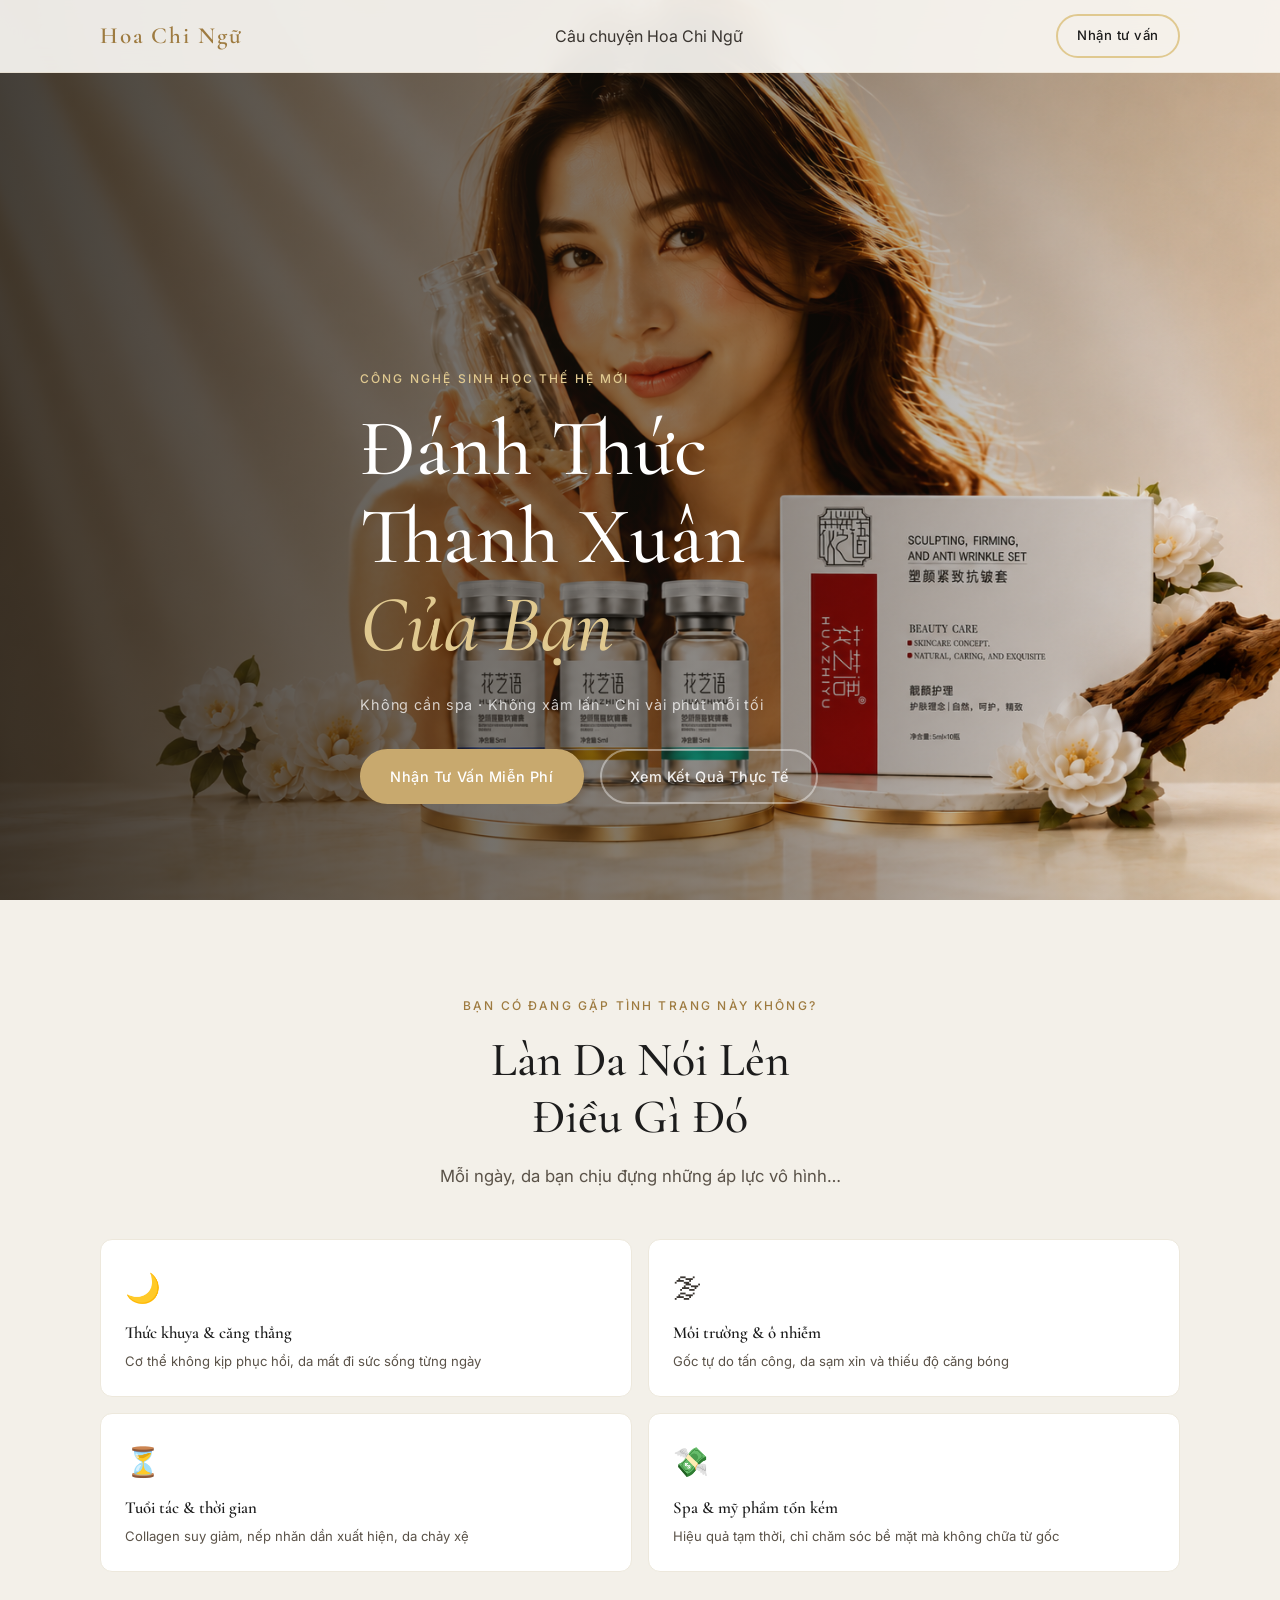
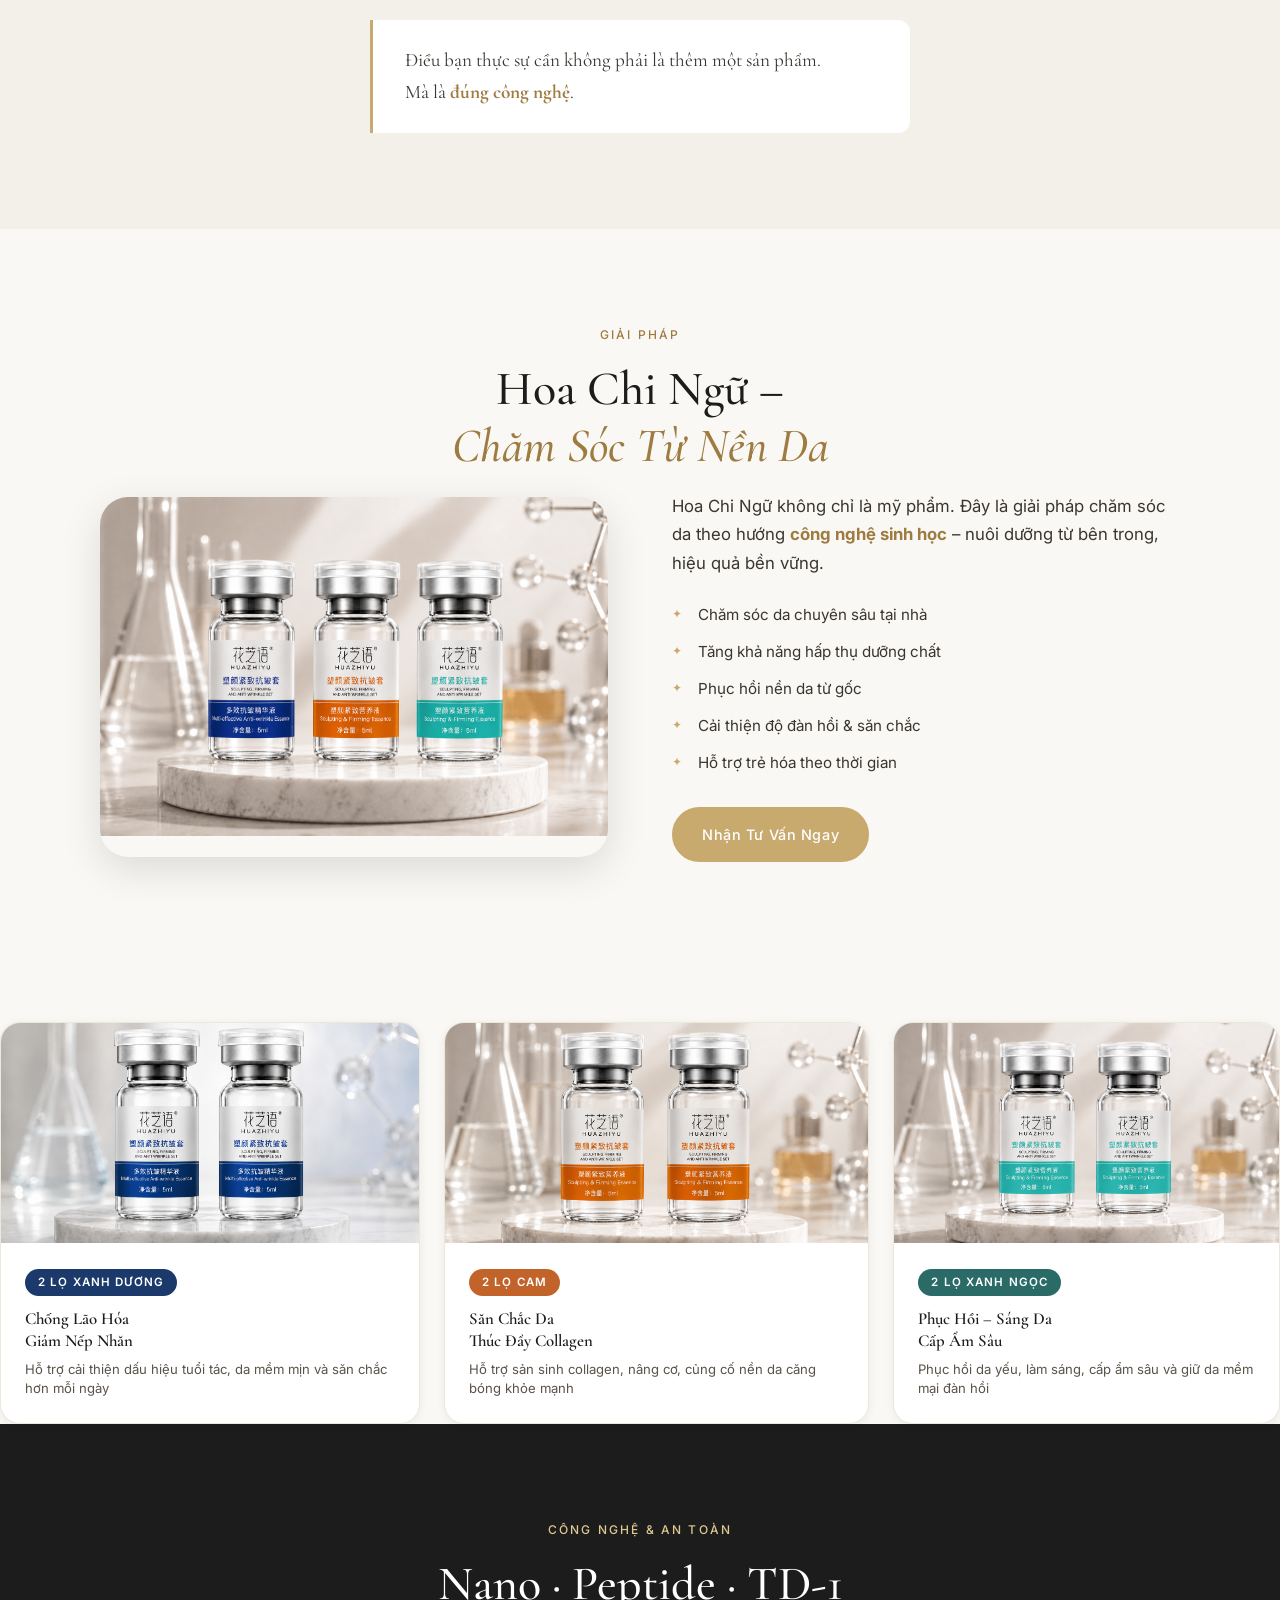
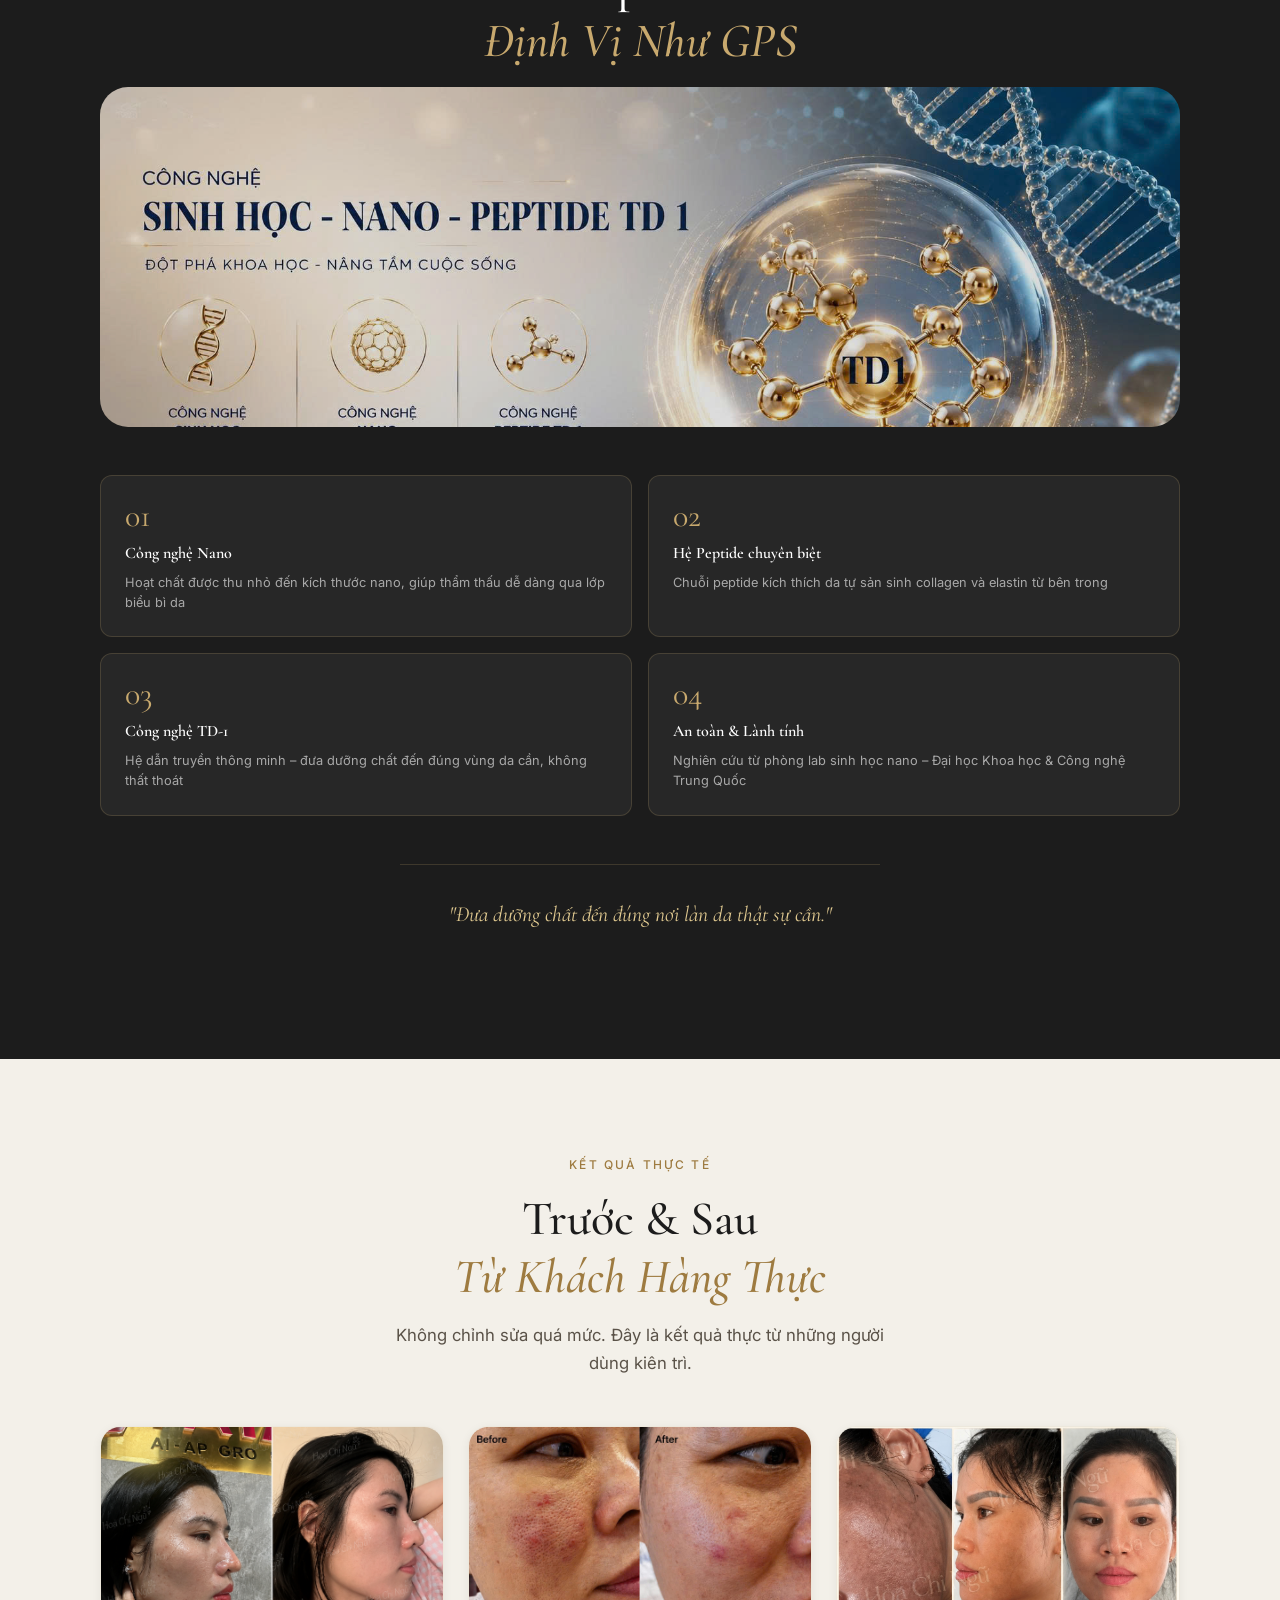
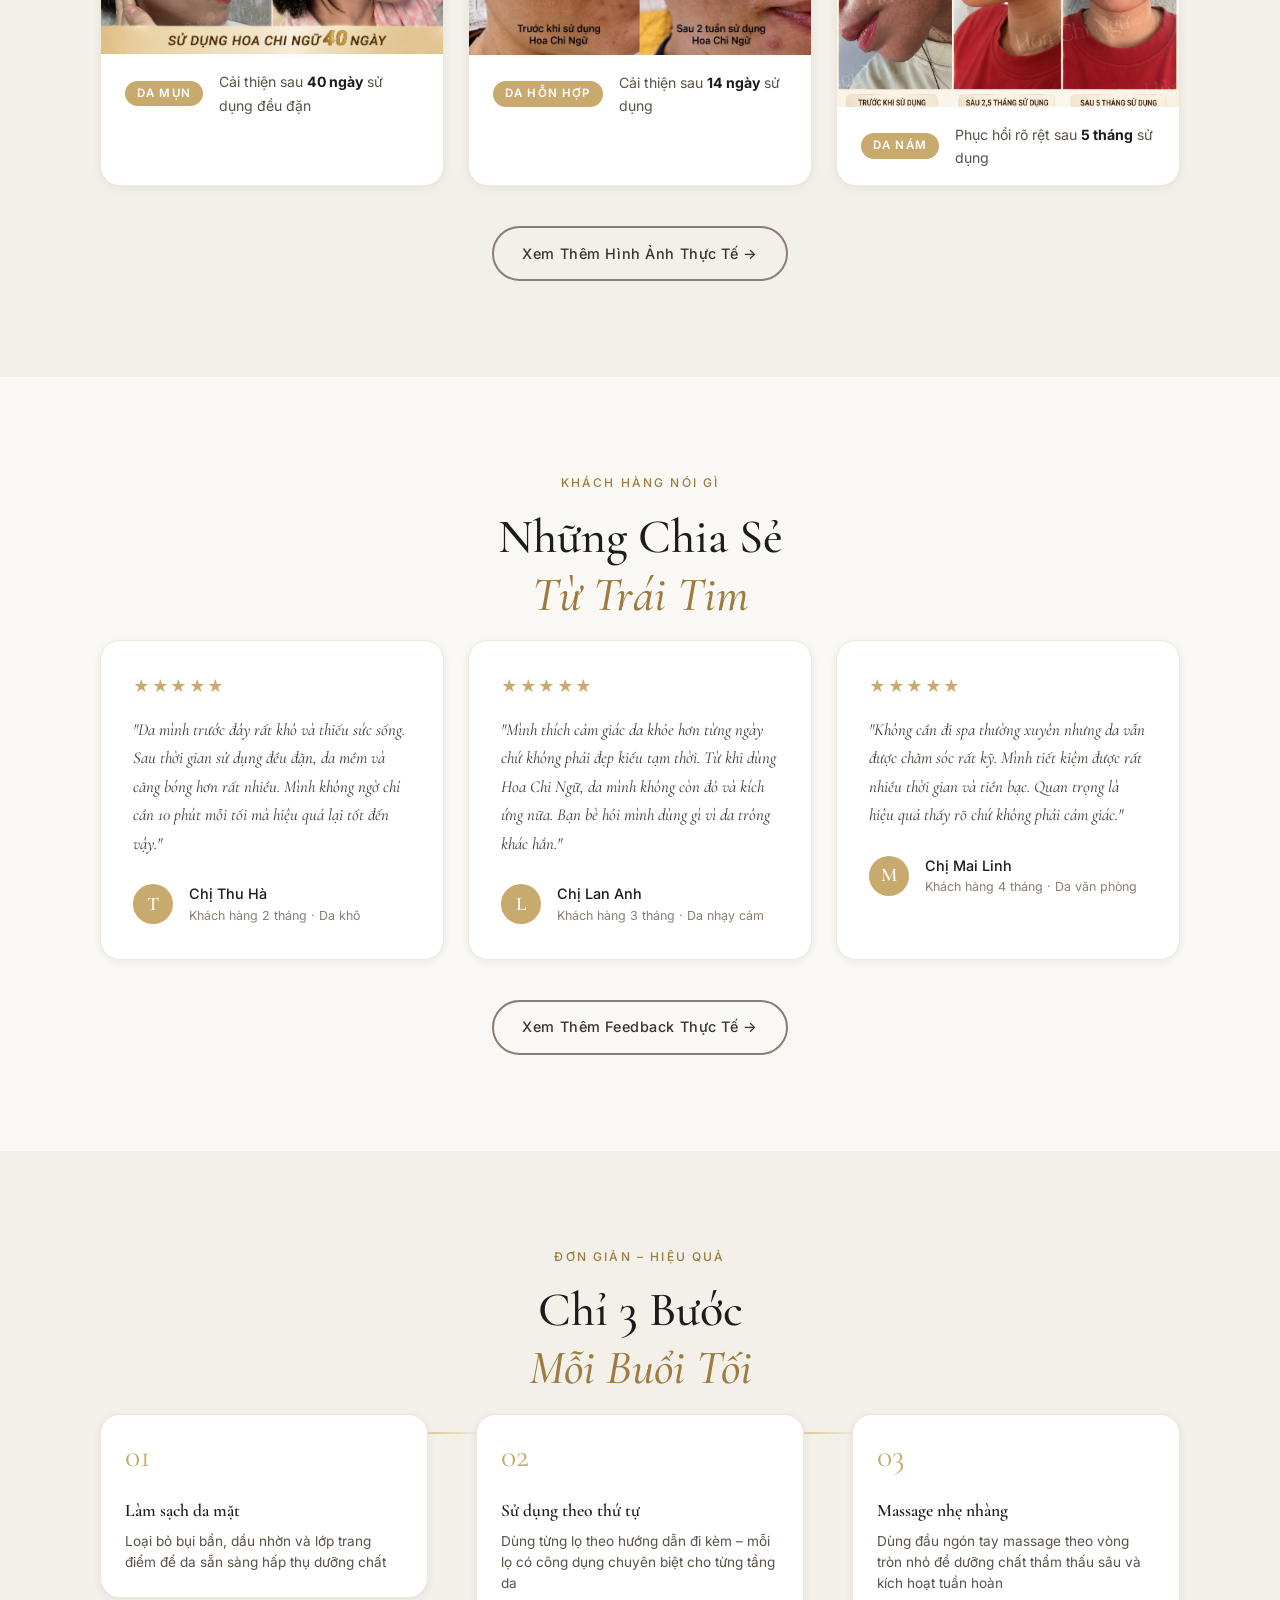
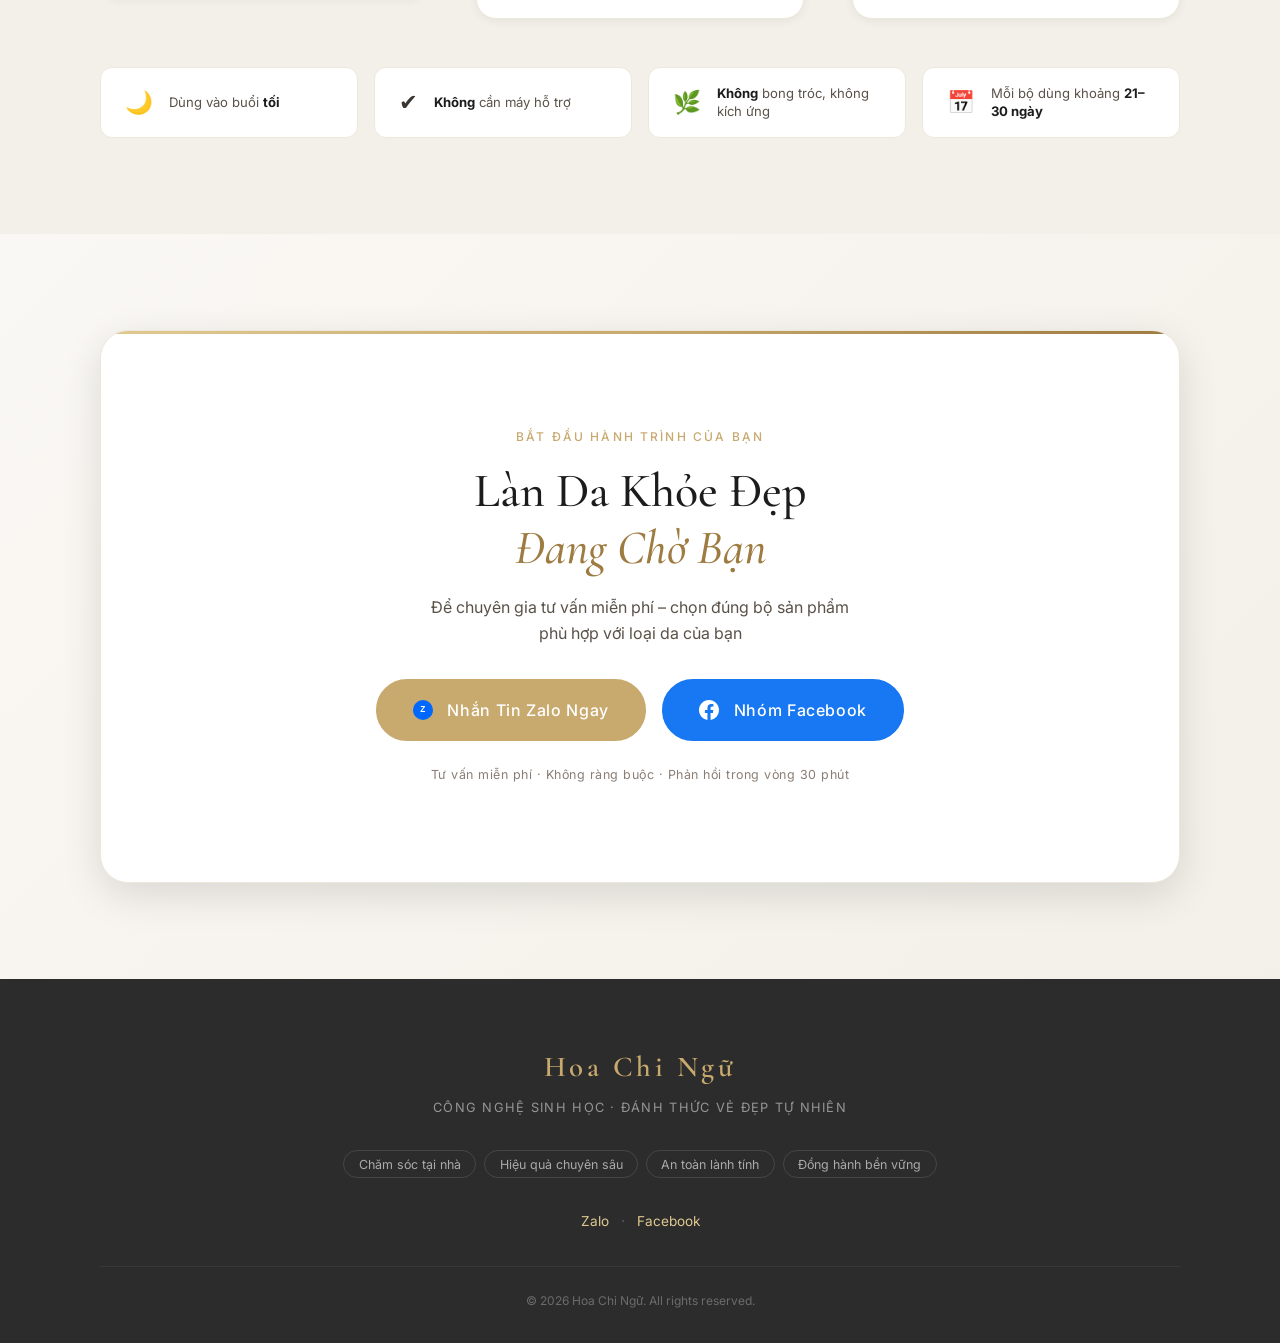
==== commit 59e95cc3: "fix modular sections" ====
--- a/index.html
+++ b/index.html
@@ -52,12 +52,12 @@
 
 
   <script src="js/loadSections.js"></script>
-</body>
 
-<script src="js/main.js"></script>
-<script>
-  (function () { if (!window.chatbase || window.chatbase("getState") !== "initialized") { window.chatbase = (...arguments) => { if (!window.chatbase.q) { window.chatbase.q = [] } window.chatbase.q.push(arguments) }; window.chatbase = new Proxy(window.chatbase, { get(target, prop) { if (prop === "q") { return target.q } return (...args) => target(prop, ...args) } }) } const onLoad = function () { const script = document.createElement("script"); script.src = "https://www.chatbase.co/embed.min.js"; script.id = "rkD7Dw-i4tc0-IZks4W6F"; script.domain = "www.chatbase.co"; document.body.appendChild(script) }; if (document.readyState === "complete") { onLoad() } else { window.addEventListener("load", onLoad) } })();
-</script>
+
+
+  <script>
+    (function () { if (!window.chatbase || window.chatbase("getState") !== "initialized") { window.chatbase = (...arguments) => { if (!window.chatbase.q) { window.chatbase.q = [] } window.chatbase.q.push(arguments) }; window.chatbase = new Proxy(window.chatbase, { get(target, prop) { if (prop === "q") { return target.q } return (...args) => target(prop, ...args) } }) } const onLoad = function () { const script = document.createElement("script"); script.src = "https://www.chatbase.co/embed.min.js"; script.id = "rkD7Dw-i4tc0-IZks4W6F"; script.domain = "www.chatbase.co"; document.body.appendChild(script) }; if (document.readyState === "complete") { onLoad() } else { window.addEventListener("load", onLoad) } })();
+  </script>
 </body>
 
 </html>
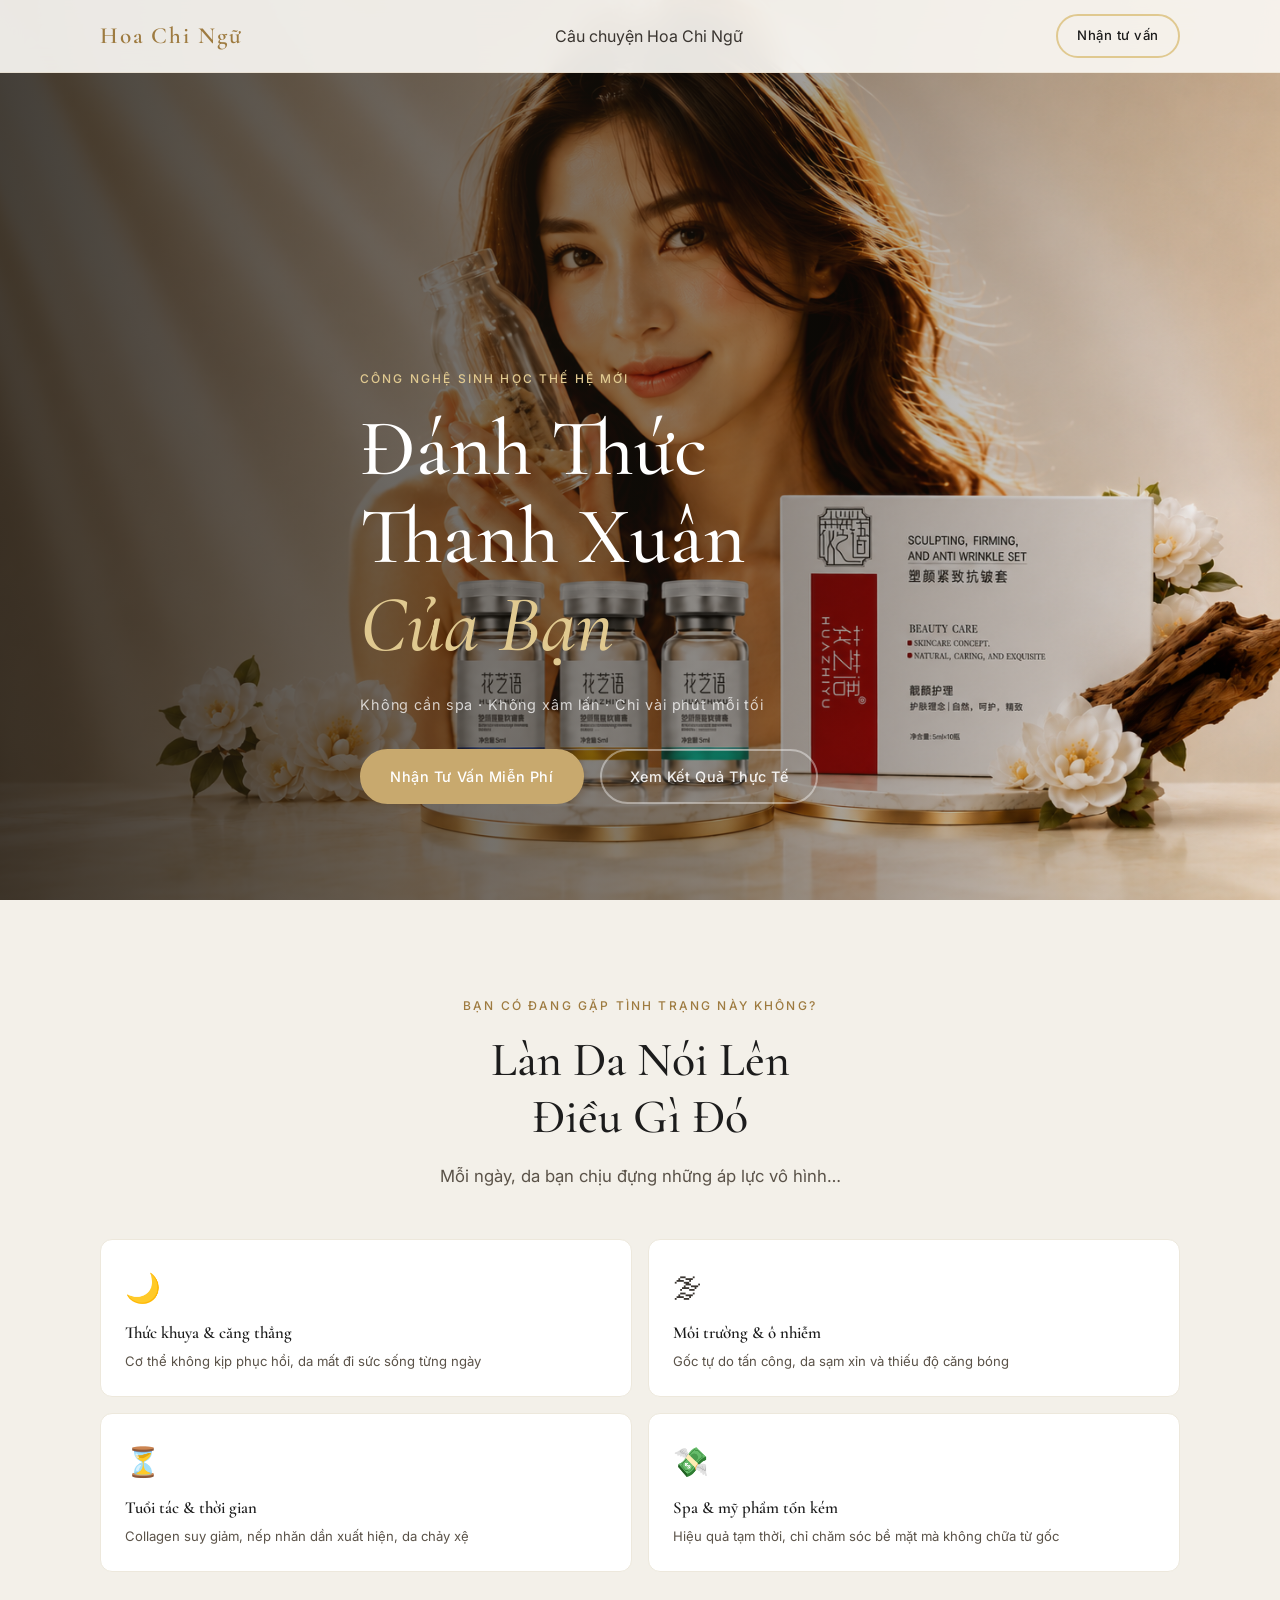
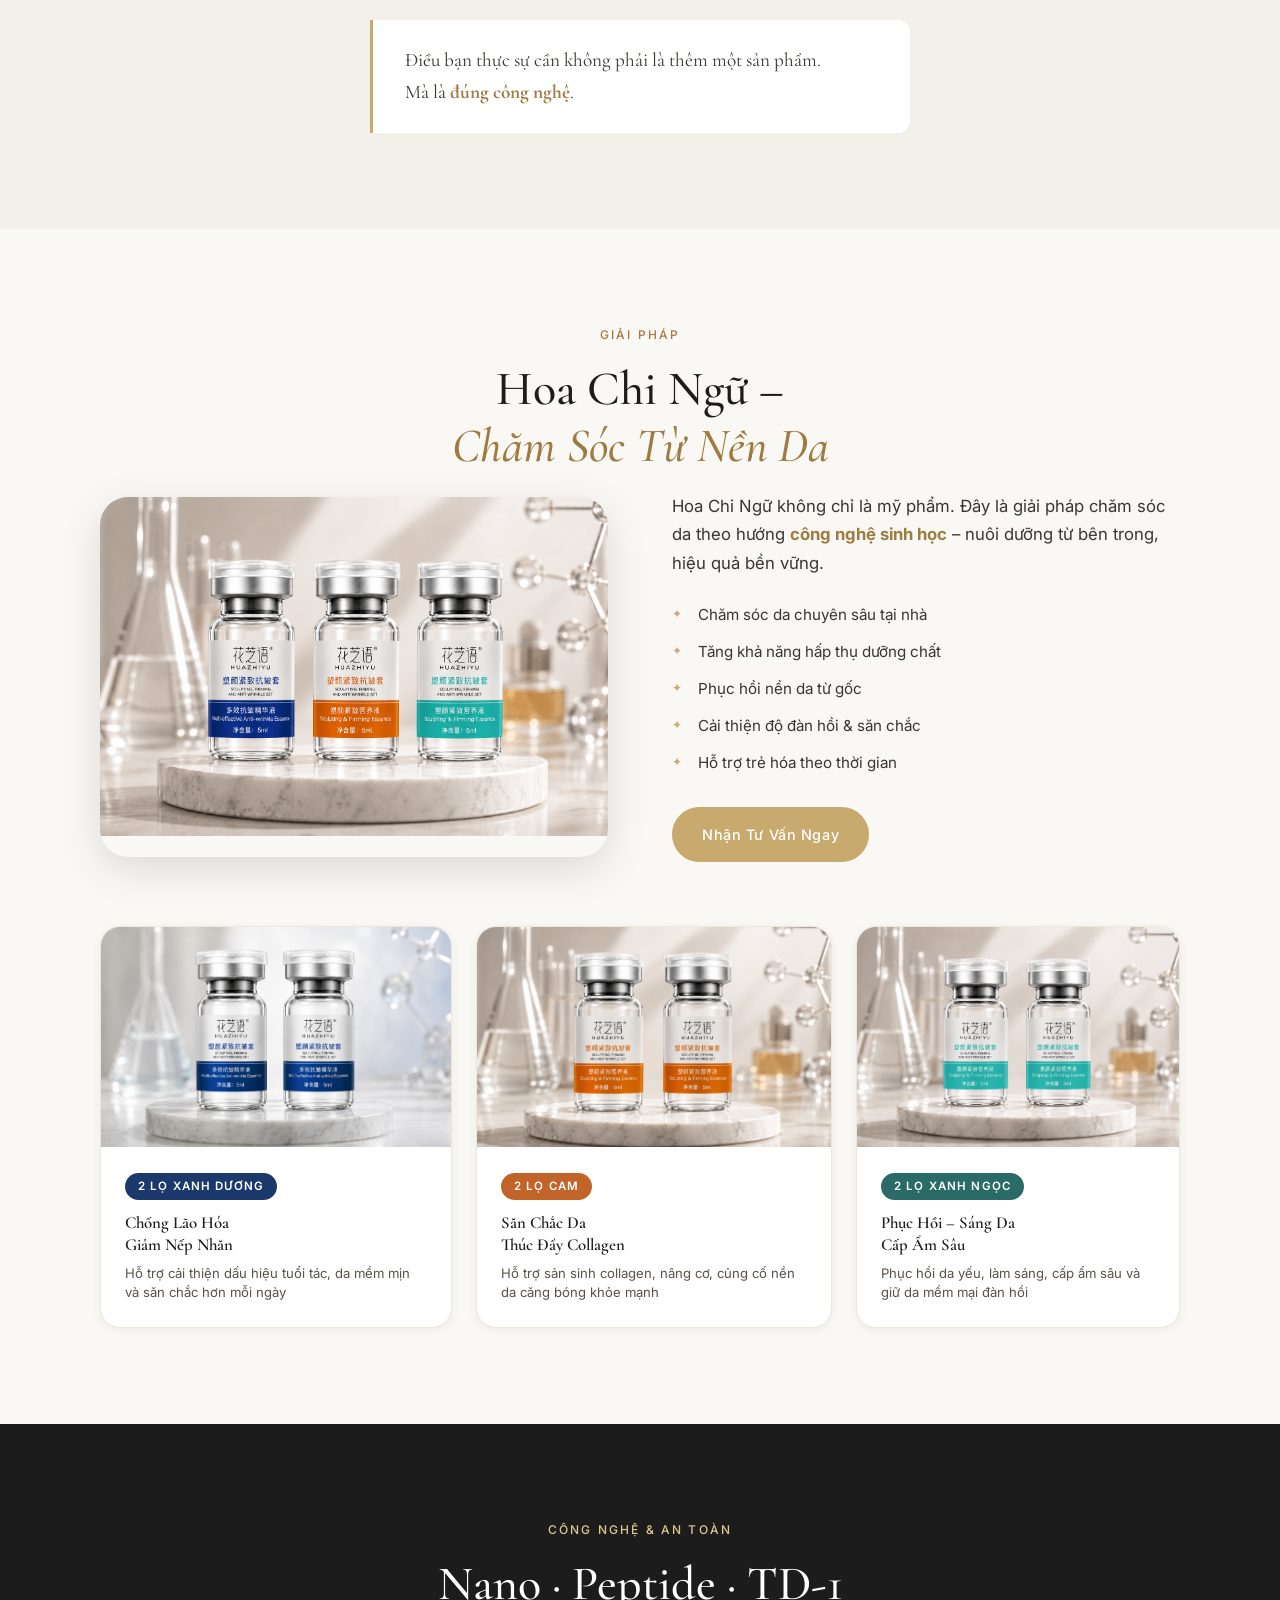
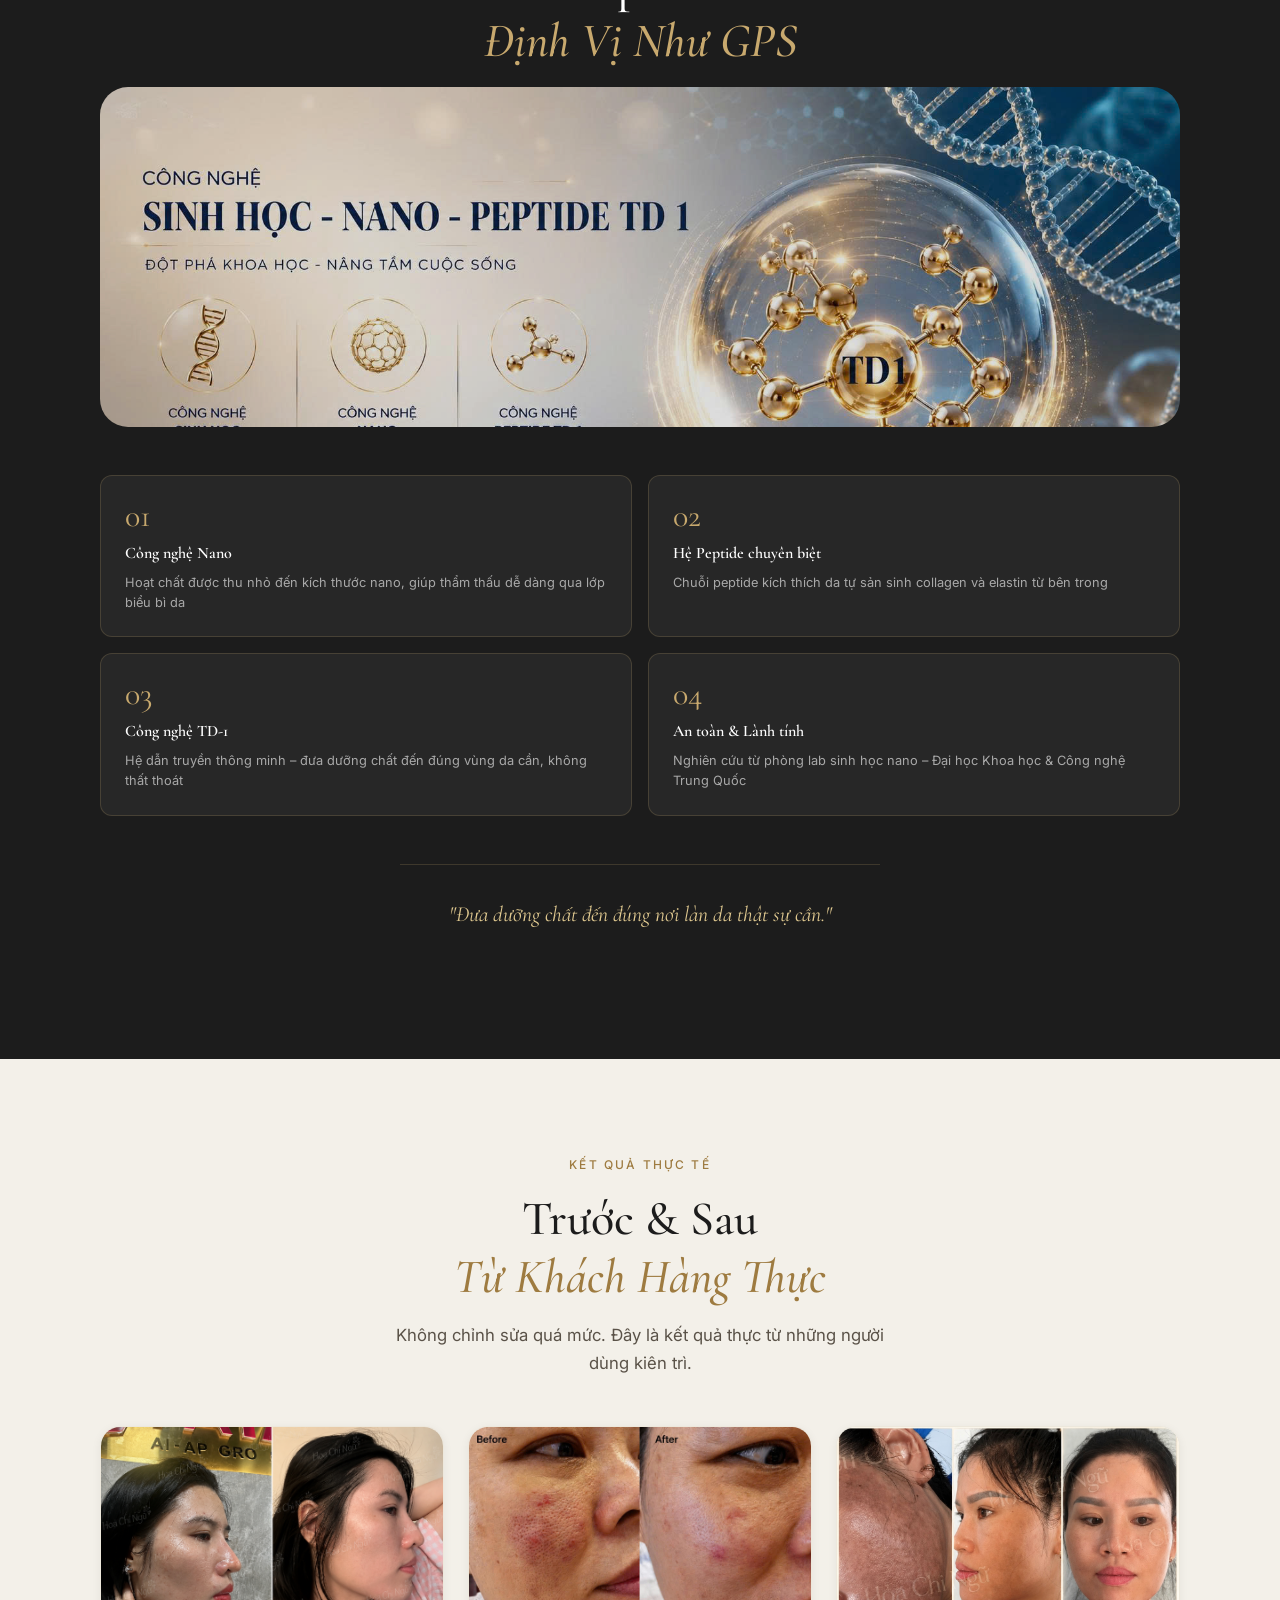
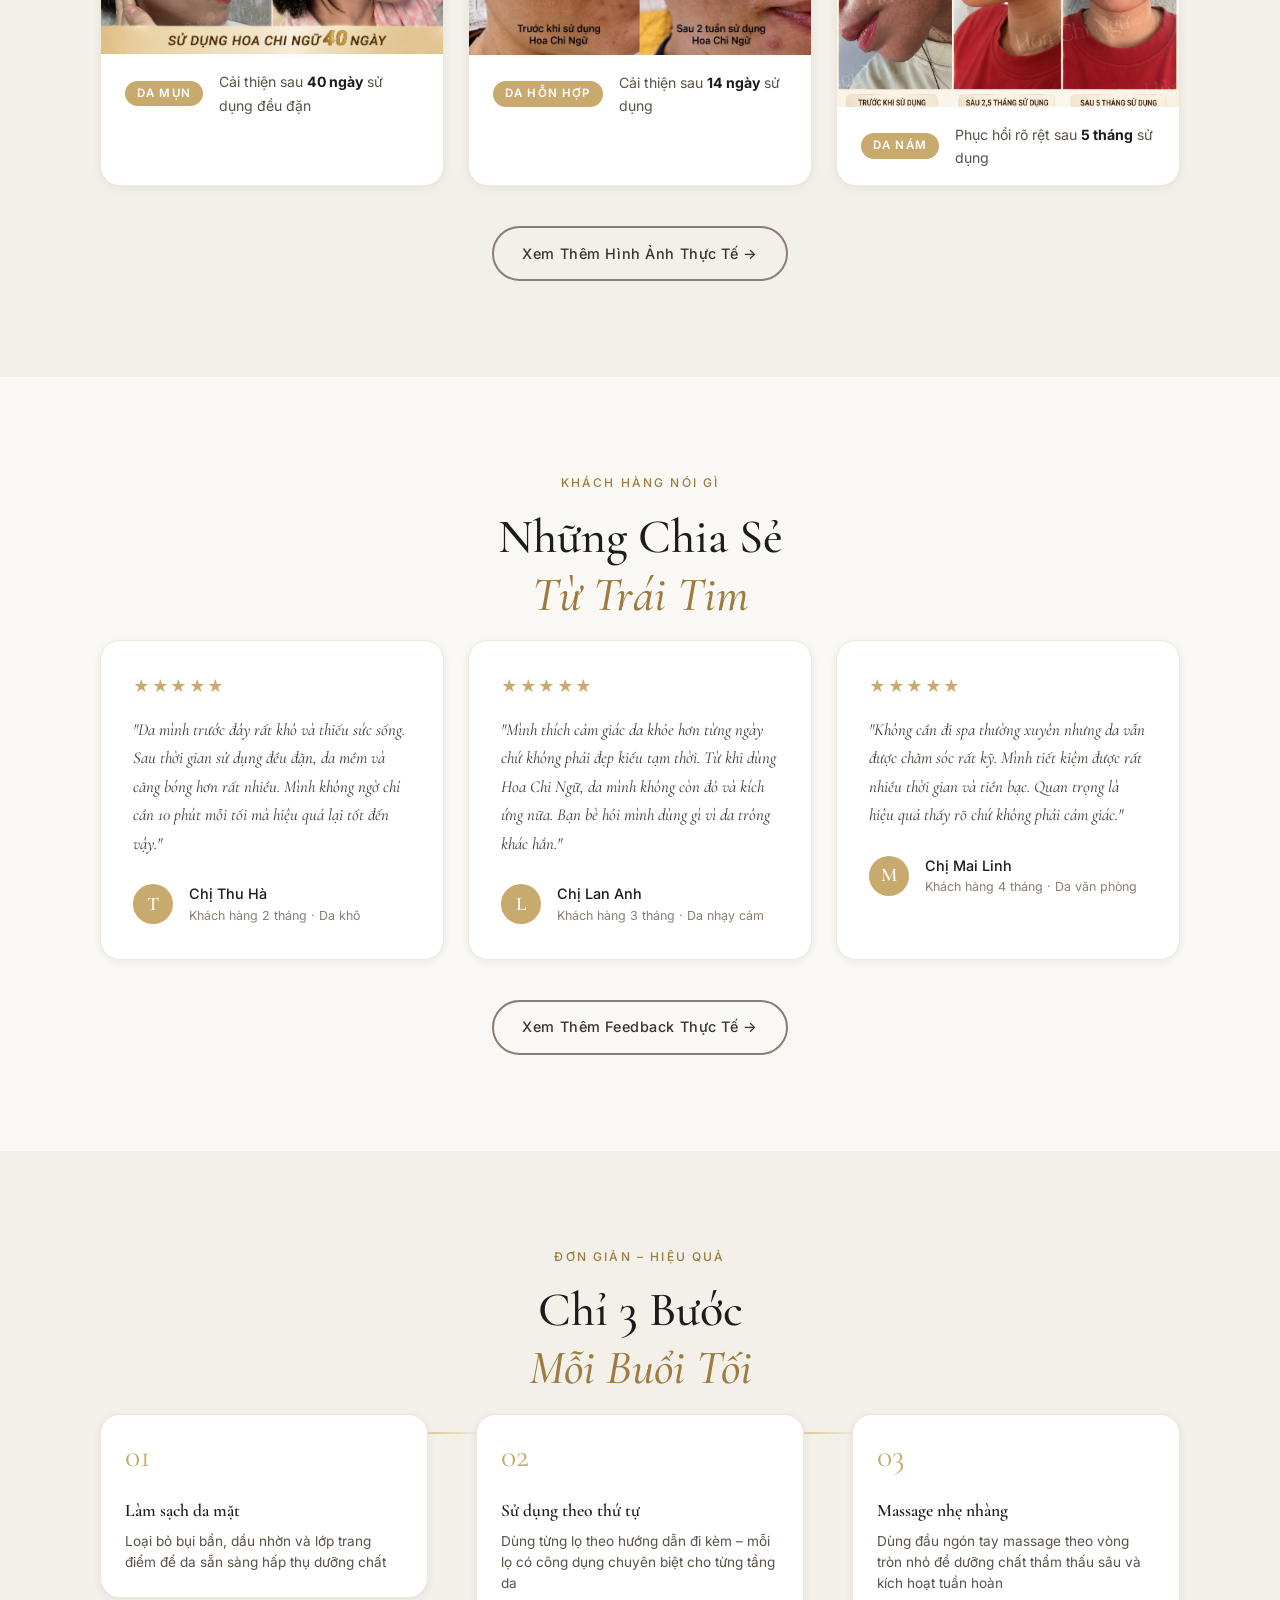
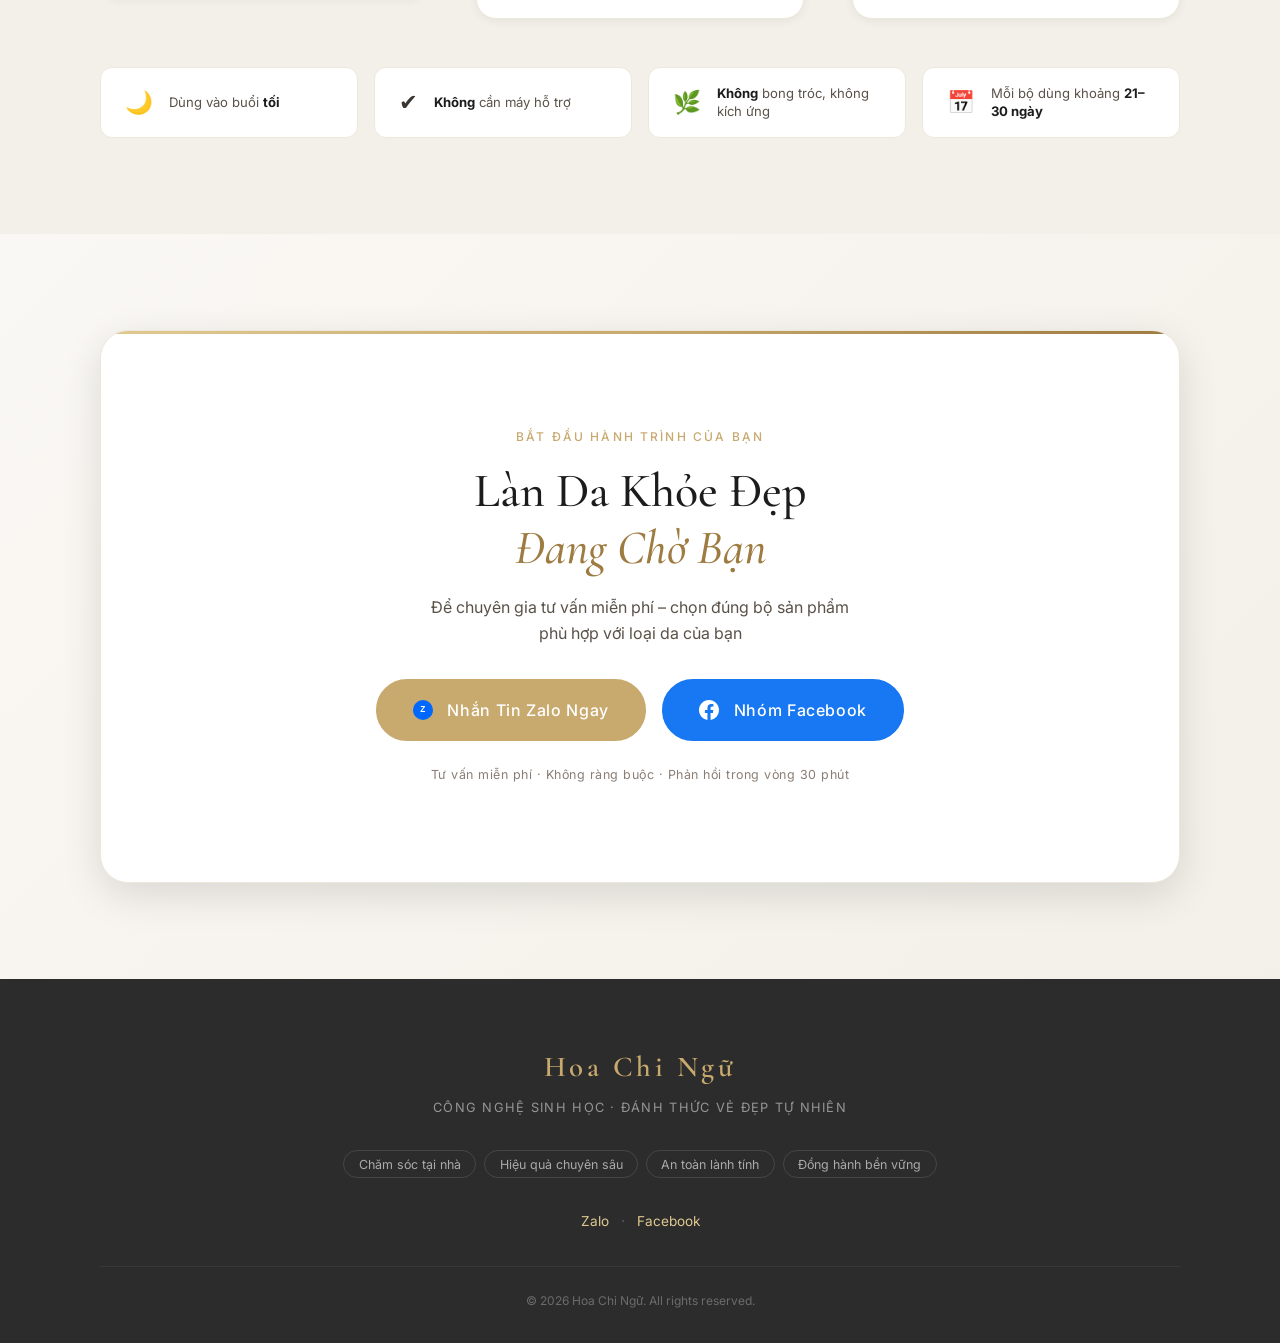
==== commit 5c0b8e24: "update" ====
--- a/index.html
+++ b/index.html
@@ -1,63 +1,432 @@
 <!DOCTYPE html>
 <html lang="vi">
-
 <head>
   <meta charset="UTF-8" />
   <meta name="viewport" content="width=device-width, initial-scale=1.0" />
   <title>Hoa Chi Ngữ – Đánh Thức Thanh Xuân Bằng Công Nghệ Sinh Học</title>
-  <meta name="description"
-    content="Hoa Chi Ngữ – Bộ chăm sóc da ứng dụng công nghệ Nano-Peptide-TD1, phục hồi nền da từ bên trong, không xâm lấn, không cần spa." />
+  <meta name="description" content="Hoa Chi Ngữ – Bộ chăm sóc da ứng dụng công nghệ Nano-Peptide-TD1, phục hồi nền da từ bên trong, không xâm lấn, không cần spa." />
   <link rel="preconnect" href="https://fonts.googleapis.com" />
   <link rel="preconnect" href="https://fonts.gstatic.com" crossorigin />
-  <link
-    href="https://fonts.googleapis.com/css2?family=Cormorant+Garamond:ital,wght@0,400;0,500;0,600;1,400;1,500&family=Inter:wght@300;400;500&display=swap"
-    rel="stylesheet" />
+  <link href="https://fonts.googleapis.com/css2?family=Cormorant+Garamond:ital,wght@0,400;0,500;0,600;1,400;1,500&family=Inter:wght@300;400;500&display=swap" rel="stylesheet" />
   <link rel="stylesheet" href="css/style.css" />
 </head>
-
 <body>
-
   <!-- ============================================================ -->
   <!-- NAV                                                          -->
   <!-- ============================================================ -->
   <header class="nav" id="nav">
     <div class="nav__inner container">
       <span class="nav__logo">Hoa Chi Ngữ</span>
-
-      <a href="cauchuyen.html">Câu chuyện Hoa Chi Ngữ</a>
-
+      <a href="cauchuyenhcn.html">Câu chuyện Hoa Chi Ngữ</a>
       <a href="#cta" class="btn btn--ghost btn--sm">Nhận tư vấn</a>
     </div>
   </header>
 
-  <div id="hero"></div>
-
-  <div id="problem"></div>
-
-  <div id="solution"></div>
-
-  <div id="technology"></div>
-
-  <div id="before-after"></div>
-
-  <div id="testimonials"></div>
-
-  <div id="howto"></div>
-
-  <div id="cta"></div>
-
-  <div id="footer"></div>
-
-  <div id="footer2"></div>
-
-
-  <script src="js/loadSections.js"></script>
-
-
-
+<!-- ============================================================ -->
+<!-- 1. HERO                                                      -->
+<!-- ============================================================ -->
+<section class="hero" id="hero">
+    <div class="hero__media">
+        <img src="./images/hero_woman.png" alt="Hoa Chi Ngữ – Làn da rạng rỡ" class="hero__img" />
+        <div class="hero__overlay"></div>
+    </div>
+    <div class="container hero__content">
+        <p class="eyebrow">Công nghệ sinh học thế hệ mới</p>
+        <h1 class="hero__title">Đánh Thức<br />Thanh Xuân<br /><em>Của Bạn</em></h1>
+        <p class="hero__sub">Không cần spa · Không xâm lấn · Chỉ vài phút mỗi tối</p>
+        <div class="hero__ctas">
+            <a href="https://zalo.me/g/cagnbqzquartk3bbysz1" target="_blank" class="btn btn--primary">Nhận Tư Vấn Miễn
+                Phí</a>
+            <a href="#before-after" class="btn btn--outline">Xem Kết Quả Thực Tế</a>
+        </div>
+    </div>
+</section>
+
+<!-- ============================================================ -->
+<!-- 2. VẤN ĐỀ LÀN DA                                           -->
+<!-- ============================================================ -->
+<section class="section section--cream" id="problem">
+    <div class="container">
+        <p class="eyebrow text-center">Bạn có đang gặp tình trạng này không?</p>
+        <h2 class="section__title text-center">Làn Da Nói Lên<br />Điều Gì Đó</h2>
+        <p class="section__lead text-center">Mỗi ngày, da bạn chịu đựng những áp lực vô hình…</p>
+
+        <div class="problem-grid">
+            <div class="problem-card">
+                <div class="problem-card__icon">🌙</div>
+                <p class="problem-card__label">Thức khuya &amp; căng thẳng</p>
+                <p class="problem-card__desc">Cơ thể không kịp phục hồi, da mất đi sức sống từng ngày</p>
+            </div>
+            <div class="problem-card">
+                <div class="problem-card__icon">🌫</div>
+                <p class="problem-card__label">Môi trường &amp; ô nhiễm</p>
+                <p class="problem-card__desc">Gốc tự do tấn công, da sạm xỉn và thiếu độ căng bóng</p>
+            </div>
+            <div class="problem-card">
+                <div class="problem-card__icon">⏳</div>
+                <p class="problem-card__label">Tuổi tác &amp; thời gian</p>
+                <p class="problem-card__desc">Collagen suy giảm, nếp nhăn dần xuất hiện, da chảy xệ</p>
+            </div>
+            <div class="problem-card">
+                <div class="problem-card__icon">💸</div>
+                <p class="problem-card__label">Spa &amp; mỹ phẩm tốn kém</p>
+                <p class="problem-card__desc">Hiệu quả tạm thời, chỉ chăm sóc bề mặt mà không chữa từ gốc</p>
+            </div>
+        </div>
+
+        <p class="callout text-center">Điều bạn thực sự cần không phải là thêm một sản phẩm.<br />Mà là <strong>đúng
+                công
+                nghệ</strong>.</p>
+    </div>
+</section>
+
+<!-- ============================================================ -->
+<!-- 3. GIẢI PHÁP HOA CHI NGỮ                                    -->
+<!-- ============================================================ -->
+<section class="section" id="solution">
+    <div class="container">
+        <p class="eyebrow text-center">Giải pháp</p>
+        <h2 class="section__title text-center">Hoa Chi Ngữ –<br /><em>Chăm Sóc Từ Nền Da</em></h2>
+
+        <div class="solution-split">
+            <div class="solution-split__visual">
+                <img src="./images/blue_bottles.png" alt="Bộ sản phẩm Hoa Chi Ngữ" />
+            </div>
+            <div class="solution-split__text">
+                <p class="solution-split__intro">Hoa Chi Ngữ không chỉ là mỹ phẩm. Đây là giải pháp chăm sóc da theo
+                    hướng
+                    <strong>công nghệ sinh học</strong> – nuôi dưỡng từ bên trong, hiệu quả bền vững.
+                </p>
+                <ul class="check-list">
+                    <li>Chăm sóc da chuyên sâu tại nhà</li>
+                    <li>Tăng khả năng hấp thụ dưỡng chất</li>
+                    <li>Phục hồi nền da từ gốc</li>
+                    <li>Cải thiện độ đàn hồi &amp; săn chắc</li>
+                    <li>Hỗ trợ trẻ hóa theo thời gian</li>
+                </ul>
+                <a href="https://zalo.me/g/cagnbqzquartk3bbysz1" target="_blank" class="btn btn--primary">Nhận Tư Vấn
+                    Ngay</a>
+            </div>
+        </div>
+
+<!-- Bộ 3 sản phẩm -->
+<div class="product-trio">
+    <div class="product-card product-card--blue">
+        <div class="product-card__img">
+            <img src="./images/blue.png" alt="2 Lọ Xanh Dương" />
+        </div>
+        <div class="product-card__body">
+            <span class="product-badge product-badge--blue">2 Lọ Xanh Dương</span>
+            <h3>Chống Lão Hóa<br />Giảm Nếp Nhăn</h3>
+            <p>Hỗ trợ cải thiện dấu hiệu tuổi tác, da mềm mịn và săn chắc hơn mỗi ngày</p>
+        </div>
+    </div>
+    <div class="product-card product-card--orange">
+        <div class="product-card__img">
+            <img src="./images/orange_bottles.png" alt="2 Lọ Cam" />
+        </div>
+        <div class="product-card__body">
+            <span class="product-badge product-badge--orange">2 Lọ Cam</span>
+            <h3>Săn Chắc Da<br />Thúc Đẩy Collagen</h3>
+            <p>Hỗ trợ sản sinh collagen, nâng cơ, củng cố nền da căng bóng khỏe mạnh</p>
+        </div>
+    </div>
+    <div class="product-card product-card--teal">
+        <div class="product-card__img">
+            <img src="./images/teal_bottles.png" alt="2 Lọ Xanh Ngọc" />
+        </div>
+        <div class="product-card__body">
+            <span class="product-badge product-badge--teal">2 Lọ Xanh Ngọc</span>
+            <h3>Phục Hồi – Sáng Da<br />Cấp Ẩm Sâu</h3>
+            <p>Phục hồi da yếu, làm sáng, cấp ẩm sâu và giữ da mềm mại đàn hồi</p>
+        </div>
+    </div>
+</div>
+</div>
+</section>
+
+<!-- ============================================================ -->
+<!-- 4. CÔNG NGHỆ & AN TOÀN                                      -->
+<!-- ============================================================ -->
+<section class="section section--dark" id="technology">
+    <div class="container">
+        <p class="eyebrow text-center" style="color: var(--gold-light)">Công nghệ &amp; An toàn</p>
+        <h2 class="section__title text-center" style="color: #fff">Nano · Peptide · TD-1<br /><em
+                style="color: var(--gold)">Định Vị Như GPS</em></h2>
+
+        <div class="tech-visual">
+            <img src="./images/science_bg.png" alt="Công nghệ sinh học Hoa Chi Ngữ" class="tech-visual__img" />
+        </div>
+
+        <div class="tech-grid">
+            <div class="tech-card">
+                <div class="tech-card__num">01</div>
+                <h4>Công nghệ Nano</h4>
+                <p>Hoạt chất được thu nhỏ đến kích thước nano, giúp thẩm thấu dễ dàng qua lớp biểu bì da</p>
+            </div>
+            <div class="tech-card">
+                <div class="tech-card__num">02</div>
+                <h4>Hệ Peptide chuyên biệt</h4>
+                <p>Chuỗi peptide kích thích da tự sản sinh collagen và elastin từ bên trong</p>
+            </div>
+            <div class="tech-card">
+                <div class="tech-card__num">03</div>
+                <h4>Công nghệ TD-1</h4>
+                <p>Hệ dẫn truyền thông minh – đưa dưỡng chất đến đúng vùng da cần, không thất thoát</p>
+            </div>
+            <div class="tech-card">
+                <div class="tech-card__num">04</div>
+                <h4>An toàn &amp; Lành tính</h4>
+                <p>Nghiên cứu từ phòng lab sinh học nano – Đại học Khoa học &amp; Công nghệ Trung Quốc</p>
+            </div>
+        </div>
+
+        <p class="science-quote">"Đưa dưỡng chất đến đúng nơi làn da thật sự cần."</p>
+    </div>
+</section>
+
+<!-- ============================================================ -->
+<!-- 5. BEFORE & AFTER                                           -->
+<!-- ============================================================ -->
+<section class="section section--cream" id="before-after">
+    <div class="container">
+        <p class="eyebrow text-center">Kết quả thực tế</p>
+        <h2 class="section__title text-center">Trước &amp; Sau<br /><em>Từ Khách Hàng Thực</em></h2>
+        <p class="section__lead text-center">Không chỉnh sửa quá mức. Đây là kết quả thực từ những người dùng kiên trì.
+        </p>
+
+        <div class="ba-grid">
+            <div class="ba-card">
+                <div class="ba-card__img-wrap">
+                    <img src="./images/before_after.png" alt="Da nám cải thiện sau 5 tháng" />
+                </div>
+                <div class="ba-card__label">
+                    <span class="ba-tag">Da mụn</span>
+                    <p>Cải thiện sau <strong>40 ngày</strong> sử dụng đều đặn</p>
+                </div>
+            </div>
+            <div class="ba-card">
+                <div class="ba-card__img-wrap">
+                    <img src="./images/result_1.png" alt="Da mụn cải thiện sau 21 ngày" />
+                </div>
+                <div class="ba-card__label">
+                    <span class="ba-tag">Da hỗn hợp</span>
+                    <p>Cải thiện sau <strong>14 ngày</strong> sử dụng</p>
+                </div>
+            </div>
+            <div class="ba-card">
+                <div class="ba-card__img-wrap">
+                    <img src="./images/result_2.png" alt="Da yếu phục hồi rõ rệt" />
+                </div>
+                <div class="ba-card__label">
+                    <span class="ba-tag">Da Nám</span>
+                    <p>Phục hồi rõ rệt sau <strong>5 tháng</strong> sử dụng</p>
+                </div>
+            </div>
+        </div>
+
+        <div class="text-center" style="margin-top: 2.5rem">
+            <a href="https://drive.google.com/drive/folders/1c30SlKOqtVjtkm7UZrAgIsjkpCgA3KP_?usp=sharing"
+                target="_blank" class="btn btn--outline">Xem Thêm Hình
+                Ảnh Thực Tế →</a>
+        </div>
+    </div>
+</section>
+
+<!-- ============================================================ -->
+<!-- 6. FEEDBACK KHÁCH HÀNG                                      -->
+<!-- ============================================================ -->
+<section class="section" id="testimonials">
+    <div class="container">
+        <p class="eyebrow text-center">Khách hàng nói gì</p>
+        <h2 class="section__title text-center">Những Chia Sẻ<br /><em>Từ Trái Tim</em></h2>
+
+        <div class="testi-list">
+            <div class="testi-card">
+                <div class="testi-card__stars">★★★★★</div>
+                <p class="testi-card__quote">"Da mình trước đây rất khô và thiếu sức sống. Sau thời gian sử dụng đều
+                    đặn, da
+                    mềm và căng bóng hơn rất nhiều. Mình không ngờ chỉ cần 10 phút mỗi tối mà hiệu quả lại tốt đến vậy."
+                </p>
+                <div class="testi-card__author">
+                    <div class="testi-card__avatar">T</div>
+                    <div>
+                        <p class="testi-card__name">Chị Thu Hà</p>
+                        <p class="testi-card__meta">Khách hàng 2 tháng · Da khô</p>
+                    </div>
+                </div>
+            </div>
+
+            <div class="testi-card">
+                <div class="testi-card__stars">★★★★★</div>
+                <p class="testi-card__quote">"Mình thích cảm giác da khỏe hơn từng ngày chứ không phải đẹp kiểu tạm
+                    thời. Từ
+                    khi dùng Hoa Chi Ngữ, da mình không còn đỏ và kích ứng nữa. Bạn bè hỏi mình dùng gì vì da trông khác
+                    hẳn."
+                </p>
+                <div class="testi-card__author">
+                    <div class="testi-card__avatar">L</div>
+                    <div>
+                        <p class="testi-card__name">Chị Lan Anh</p>
+                        <p class="testi-card__meta">Khách hàng 3 tháng · Da nhạy cảm</p>
+                    </div>
+                </div>
+            </div>
+
+            <div class="testi-card">
+                <div class="testi-card__stars">★★★★★</div>
+                <p class="testi-card__quote">"Không cần đi spa thường xuyên nhưng da vẫn được chăm sóc rất kỹ. Mình tiết
+                    kiệm
+                    được rất nhiều thời gian và tiền bạc. Quan trọng là hiệu quả thấy rõ chứ không phải cảm giác."</p>
+                <div class="testi-card__author">
+                    <div class="testi-card__avatar">M</div>
+                    <div>
+                        <p class="testi-card__name">Chị Mai Linh</p>
+                        <p class="testi-card__meta">Khách hàng 4 tháng · Da văn phòng</p>
+                    </div>
+                </div>
+            </div>
+        </div>
+
+        <div class="text-center" style="margin-top: 2.5rem">
+            <a href="https://www.facebook.com/share/g/1ENxAr1wj1/" target="_blank" class="btn btn--outline">Xem Thêm
+                Feedback Thực Tế →</a>
+        </div>
+    </div>
+</section>
+
+<!-- ============================================================ -->
+<!-- 7. QUY TRÌNH SỬ DỤNG                                        -->
+<!-- ============================================================ -->
+<section class="section section--cream" id="howto">
+    <div class="container">
+        <p class="eyebrow text-center">Đơn giản – Hiệu quả</p>
+        <h2 class="section__title text-center">Chỉ 3 Bước<br /><em>Mỗi Buổi Tối</em></h2>
+
+        <div class="steps">
+            <div class="step">
+                <div class="step__num">01</div>
+                <div class="step__body">
+                    <h4>Làm sạch da mặt</h4>
+                    <p>Loại bỏ bụi bẩn, dầu nhờn và lớp trang điểm để da sẵn sàng hấp thụ dưỡng chất</p>
+                </div>
+            </div>
+            <div class="step__connector"></div>
+            <div class="step">
+                <div class="step__num">02</div>
+                <div class="step__body">
+                    <h4>Sử dụng theo thứ tự</h4>
+                    <p>Dùng từng lọ theo hướng dẫn đi kèm – mỗi lọ có công dụng chuyên biệt cho từng tầng da</p>
+                </div>
+            </div>
+            <div class="step__connector"></div>
+            <div class="step">
+                <div class="step__num">03</div>
+                <div class="step__body">
+                    <h4>Massage nhẹ nhàng</h4>
+                    <p>Dùng đầu ngón tay massage theo vòng tròn nhỏ để dưỡng chất thẩm thấu sâu và kích hoạt tuần hoàn
+                    </p>
+                </div>
+            </div>
+        </div>
+
+        <div class="howto-notes">
+            <div class="howto-note">
+                <span class="howto-note__icon">🌙</span>
+                <p>Dùng vào buổi <strong>tối</strong></p>
+            </div>
+            <div class="howto-note">
+                <span class="howto-note__icon">✔</span>
+                <p><strong>Không</strong> cần máy hỗ trợ</p>
+            </div>
+            <div class="howto-note">
+                <span class="howto-note__icon">🌿</span>
+                <p><strong>Không</strong> bong tróc, không kích ứng</p>
+            </div>
+            <div class="howto-note">
+                <span class="howto-note__icon">📅</span>
+                <p>Mỗi bộ dùng khoảng <strong>21–30 ngày</strong></p>
+            </div>
+        </div>
+    </div>
+</section>
+
+<!-- ============================================================ -->
+<!-- 8. CALL TO ACTION                                           -->
+<!-- ============================================================ -->
+<section class="section cta-section" id="cta">
+    <div class="container">
+        <div class="cta-box">
+            <p class="eyebrow text-center" style="color: var(--gold)">Bắt đầu hành trình của bạn</p>
+            <h2 class="cta-box__title">Làn Da Khỏe Đẹp<br /><em>Đang Chờ Bạn</em></h2>
+            <p class="cta-box__sub">Để chuyên gia tư vấn miễn phí – chọn đúng bộ sản phẩm phù hợp với loại da của bạn
+            </p>
+
+            <div class="cta-box__actions">
+                <a href="https://zalo.me/g/cagnbqzquartk3bbysz1" target="_blank" class="btn btn--primary btn--lg"
+                    id="cta-zalo">
+                    <svg width="20" height="20" viewBox="0 0 48 48" fill="none"
+                        style="vertical-align:middle;margin-right:8px">
+                        <circle cx="24" cy="24" r="24" fill="#0068FF" /><text x="50%" y="57%" text-anchor="middle"
+                            fill="white" font-size="20" font-family="Arial" font-weight="bold" dy=".1em">Z</text>
+                    </svg>
+                    Nhắn Tin Zalo Ngay
+                </a>
+                <a href="https://www.facebook.com/share/g/1ENxAr1wj1/" target="_blank" class="btn btn--fb btn--lg"
+                    id="cta-fb">
+                    <svg width="20" height="20" viewBox="0 0 24 24" fill="white"
+                        style="vertical-align:middle;margin-right:8px">
+                        <path
+                            d="M24 12.073c0-6.627-5.373-12-12-12s-12 5.373-12 12c0 5.99 4.388 10.954 10.125 11.854v-8.385H7.078v-3.47h3.047V9.43c0-3.007 1.792-4.669 4.533-4.669 1.312 0 2.686.235 2.686.235v2.953H15.83c-1.491 0-1.956.925-1.956 1.874v2.25h3.328l-.532 3.47h-2.796v8.385C19.612 23.027 24 18.062 24 12.073z" />
+                    </svg>
+                    Nhóm Facebook
+                </a>
+            </div>
+
+            <p class="cta-box__note">Tư vấn miễn phí · Không ràng buộc · Phản hồi trong vòng 30 phút</p>
+        </div>
+    </div>
+</section>
+
+<!-- ============================================================ -->
+<!-- 9. FOOTER                                                   -->
+<!-- ============================================================ -->
+<footer class="footer" id="footer">
+    <div class="container">
+        <div class="footer__brand">
+            <p class="footer__logo">Hoa Chi Ngữ</p>
+            <p class="footer__tagline">Công nghệ sinh học · Đánh thức vẻ đẹp tự nhiên</p>
+        </div>
+
+        <div class="footer__pillars">
+            <div class="footer__pillar">
+                <span>Chăm sóc tại nhà</span>
+            </div>
+            <div class="footer__pillar">
+                <span>Hiệu quả chuyên sâu</span>
+            </div>
+            <div class="footer__pillar">
+                <span>An toàn lành tính</span>
+            </div>
+            <div class="footer__pillar">
+                <span>Đồng hành bền vững</span>
+            </div>
+        </div>
+
+        <div class="footer__links">
+            <a href="https://zalo.me/g/cagnbqzquartk3bbysz1" target="_blank">Zalo</a>
+            <span class="footer__sep">·</span>
+            <a href="https://www.facebook.com/groups/527017740689852/?ref=share&mibextid=NSMWBT"
+                target="_blank">Facebook</a>
+        </div>
+
+        <p class="footer__copy">&copy; 2026 Hoa Chi Ngữ. All rights reserved.</p>
+    </div>
+</footer>
+
+  <script src="js/main.js"></script>
   <script>
     (function () { if (!window.chatbase || window.chatbase("getState") !== "initialized") { window.chatbase = (...arguments) => { if (!window.chatbase.q) { window.chatbase.q = [] } window.chatbase.q.push(arguments) }; window.chatbase = new Proxy(window.chatbase, { get(target, prop) { if (prop === "q") { return target.q } return (...args) => target(prop, ...args) } }) } const onLoad = function () { const script = document.createElement("script"); script.src = "https://www.chatbase.co/embed.min.js"; script.id = "rkD7Dw-i4tc0-IZks4W6F"; script.domain = "www.chatbase.co"; document.body.appendChild(script) }; if (document.readyState === "complete") { onLoad() } else { window.addEventListener("load", onLoad) } })();
   </script>
 </body>
-
-</html>+</html>
--- a/css/style.css
+++ b/css/style.css
@@ -3,25 +3,25 @@
 /* ================================================================ */
 :root {
   /* Colors */
-  --cream:         #FAF8F4;
-  --cream-mid:     #F3F0E9;
-  --cream-dark:    #EDE8DC;
-  --gold:          #C8A96E;
-  --gold-light:    #E0C990;
-  --gold-dark:     #9E7B40;
-  --dark:          #1C1C1C;
-  --dark-mid:      #2C2C2C;
-  --text:          #3A3530;
-  --text-mid:      #5A5248;
-  --text-light:    #8A7E74;
-  --blue-prod:     #1B3A6B;
-  --orange-prod:   #C2642A;
-  --teal-prod:     #2A6B68;
-  --white:         #FFFFFF;
+  --cream: #FAF8F4;
+  --cream-mid: #F3F0E9;
+  --cream-dark: #EDE8DC;
+  --gold: #C8A96E;
+  --gold-light: #E0C990;
+  --gold-dark: #9E7B40;
+  --dark: #1C1C1C;
+  --dark-mid: #2C2C2C;
+  --text: #3A3530;
+  --text-mid: #5A5248;
+  --text-light: #8A7E74;
+  --blue-prod: #1B3A6B;
+  --orange-prod: #C2642A;
+  --teal-prod: #2A6B68;
+  --white: #FFFFFF;
 
   /* Typography */
-  --font-serif:  'Cormorant Garamond', Georgia, serif;
-  --font-sans:   'Inter', system-ui, sans-serif;
+  --font-serif: 'Cormorant Garamond', Georgia, serif;
+  --font-sans: 'Inter', system-ui, sans-serif;
 
   /* Spacing */
   --sp-1: 0.5rem;
@@ -40,17 +40,26 @@
   --r-full: 999px;
 
   /* Shadow */
-  --shadow-sm: 0 2px 10px rgba(0,0,0,.06);
-  --shadow-md: 0 6px 24px rgba(0,0,0,.09);
-  --shadow-lg: 0 12px 40px rgba(0,0,0,.12);
+  --shadow-sm: 0 2px 10px rgba(0, 0, 0, .06);
+  --shadow-md: 0 6px 24px rgba(0, 0, 0, .09);
+  --shadow-lg: 0 12px 40px rgba(0, 0, 0, .12);
 }
 
 /* ================================================================ */
 /* RESET & BASE                                                      */
 /* ================================================================ */
-*, *::before, *::after { box-sizing: border-box; margin: 0; padding: 0; }
-
-html { scroll-behavior: smooth; font-size: 16px; }
+*,
+*::before,
+*::after {
+  box-sizing: border-box;
+  margin: 0;
+  padding: 0;
+}
+
+html {
+  scroll-behavior: smooth;
+  font-size: 16px;
+}
 
 body {
   font-family: var(--font-sans);
@@ -60,9 +69,21 @@
   -webkit-font-smoothing: antialiased;
 }
 
-img { display: block; max-width: 100%; height: auto; }
-a { text-decoration: none; color: inherit; }
-ul, ol { list-style: none; }
+img {
+  display: block;
+  max-width: 100%;
+  height: auto;
+}
+
+a {
+  text-decoration: none;
+  color: inherit;
+}
+
+ul,
+ol {
+  list-style: none;
+}
 
 .container {
   width: 92%;
@@ -70,7 +91,9 @@
   margin-inline: auto;
 }
 
-.text-center { text-align: center; }
+.text-center {
+  text-align: center;
+}
 
 /* ================================================================ */
 /* TYPOGRAPHY HELPERS                                               */
@@ -126,13 +149,16 @@
   transition: background .2s, color .2s, border-color .2s, transform .15s;
 }
 
-.btn:active { transform: scale(.97); }
+.btn:active {
+  transform: scale(.97);
+}
 
 .btn--primary {
   background: var(--gold);
   color: var(--white);
   border-color: var(--gold);
 }
+
 .btn--primary:hover {
   background: var(--gold-dark);
   border-color: var(--gold-dark);
@@ -143,6 +169,7 @@
   color: var(--text);
   border-color: var(--text-light);
 }
+
 .btn--outline:hover {
   border-color: var(--gold);
   color: var(--gold-dark);
@@ -153,6 +180,7 @@
   color: var(--dark);
   border-color: var(--gold-light);
 }
+
 .btn--ghost:hover {
   background: var(--gold);
   color: var(--white);
@@ -164,28 +192,43 @@
   color: var(--white);
   border-color: #1877F2;
 }
-.btn--fb:hover { background: #1260c8; border-color: #1260c8; }
-
-.btn--sm  { padding: .55rem 1.2rem; font-size: .82rem; }
-.btn--lg  { padding: 1rem 2.2rem; font-size: 1rem; }
+
+.btn--fb:hover {
+  background: #1260c8;
+  border-color: #1260c8;
+}
+
+.btn--sm {
+  padding: .55rem 1.2rem;
+  font-size: .82rem;
+}
+
+.btn--lg {
+  padding: 1rem 2.2rem;
+  font-size: 1rem;
+}
 
 /* ================================================================ */
 /* NAVIGATION                                                       */
 /* ================================================================ */
 .nav {
   position: fixed;
-  top: 0; left: 0;
+  top: 0;
+  left: 0;
   width: 100%;
-  background: rgba(250,248,244,.92);
+  background: rgba(250, 248, 244, .92);
   backdrop-filter: blur(12px);
   -webkit-backdrop-filter: blur(12px);
-  border-bottom: 1px solid rgba(200,169,110,.15);
+  border-bottom: 1px solid rgba(200, 169, 110, .15);
   z-index: 900;
   padding: .9rem 0;
   transition: padding .25s;
 }
 
-.nav.scrolled { padding: .65rem 0; box-shadow: var(--shadow-sm); }
+.nav.scrolled {
+  padding: .65rem 0;
+  box-shadow: var(--shadow-sm);
+}
 
 .nav__inner {
   display: flex;
@@ -228,13 +271,11 @@
 .hero__overlay {
   position: absolute;
   inset: 0;
-  background: linear-gradient(
-    to top,
-    rgba(26,20,12,.78) 0%,
-    rgba(26,20,12,.45) 40%,
-    rgba(26,20,12,.1) 75%,
-    transparent 100%
-  );
+  background: linear-gradient(to top,
+      rgba(26, 20, 12, .78) 0%,
+      rgba(26, 20, 12, .45) 40%,
+      rgba(26, 20, 12, .1) 75%,
+      transparent 100%);
 }
 
 .hero__content {
@@ -244,7 +285,9 @@
   padding-top: var(--sp-6);
 }
 
-.hero .eyebrow { color: var(--gold-light); }
+.hero .eyebrow {
+  color: var(--gold-light);
+}
 
 .hero__title {
   font-family: var(--font-serif);
@@ -262,7 +305,7 @@
 
 .hero__sub {
   font-size: .9rem;
-  color: rgba(255,255,255,.75);
+  color: rgba(255, 255, 255, .75);
   letter-spacing: .06em;
   margin-bottom: var(--sp-4);
 }
@@ -274,9 +317,10 @@
 }
 
 .hero__ctas .btn--outline {
-  color: rgba(255,255,255,.9);
-  border-color: rgba(255,255,255,.4);
-}
+  color: rgba(255, 255, 255, .9);
+  border-color: rgba(255, 255, 255, .4);
+}
+
 .hero__ctas .btn--outline:hover {
   color: var(--gold-light);
   border-color: var(--gold-light);
@@ -285,11 +329,25 @@
 /* ================================================================ */
 /* SECTIONS                                                         */
 /* ================================================================ */
-.section { padding: var(--sp-8) 0; }
-.section--cream { background: var(--cream-mid); }
-.section--dark  { background: var(--dark); }
-.section--dark .section__title { color: var(--white); }
-.section--dark .section__lead  { color: rgba(255,255,255,.65); }
+.section {
+  padding: var(--sp-8) 0;
+}
+
+.section--cream {
+  background: var(--cream-mid);
+}
+
+.section--dark {
+  background: var(--dark);
+}
+
+.section--dark .section__title {
+  color: var(--white);
+}
+
+.section--dark .section__lead {
+  color: rgba(255, 255, 255, .65);
+}
 
 /* ================================================================ */
 /* 2. PROBLEM                                                       */
@@ -308,7 +366,10 @@
   border: 1px solid var(--cream-dark);
   transition: box-shadow .2s;
 }
-.problem-card:hover { box-shadow: var(--shadow-md); }
+
+.problem-card:hover {
+  box-shadow: var(--shadow-md);
+}
 
 .problem-card__icon {
   font-size: 1.8rem;
@@ -343,7 +404,9 @@
   text-align: left;
 }
 
-.callout strong { color: var(--gold-dark); }
+.callout strong {
+  color: var(--gold-dark);
+}
 
 /* ================================================================ */
 /* 3. SOLUTION                                                      */
@@ -375,7 +438,9 @@
   line-height: 1.7;
 }
 
-.solution-split__intro strong { color: var(--gold-dark); }
+.solution-split__intro strong {
+  color: var(--gold-dark);
+}
 
 .check-list {
   display: flex;
@@ -417,6 +482,7 @@
   border: 1px solid var(--cream-dark);
   transition: box-shadow .2s, transform .2s;
 }
+
 .product-card:hover {
   box-shadow: var(--shadow-md);
   transform: translateY(-2px);
@@ -451,9 +517,17 @@
   color: var(--white);
 }
 
-.product-badge--blue   { background: var(--blue-prod); }
-.product-badge--orange { background: var(--orange-prod); }
-.product-badge--teal   { background: var(--teal-prod); }
+.product-badge--blue {
+  background: var(--blue-prod);
+}
+
+.product-badge--orange {
+  background: var(--orange-prod);
+}
+
+.product-badge--teal {
+  background: var(--teal-prod);
+}
 
 .product-card__body h3 {
   font-family: var(--font-serif);
@@ -495,13 +569,16 @@
 }
 
 .tech-card {
-  background: rgba(255,255,255,.05);
-  border: 1px solid rgba(200,169,110,.2);
+  background: rgba(255, 255, 255, .05);
+  border: 1px solid rgba(200, 169, 110, .2);
   border-radius: var(--r-md);
   padding: var(--sp-3);
   transition: background .2s;
 }
-.tech-card:hover { background: rgba(200,169,110,.08); }
+
+.tech-card:hover {
+  background: rgba(200, 169, 110, .08);
+}
 
 .tech-card__num {
   font-family: var(--font-serif);
@@ -522,7 +599,7 @@
 
 .tech-card p {
   font-size: .8rem;
-  color: rgba(255,255,255,.6);
+  color: rgba(255, 255, 255, .6);
   line-height: 1.55;
 }
 
@@ -536,7 +613,7 @@
   max-width: 480px;
   margin-inline: auto;
   padding: var(--sp-4);
-  border-top: 1px solid rgba(200,169,110,.2);
+  border-top: 1px solid rgba(200, 169, 110, .2);
 }
 
 /* ================================================================ */
@@ -593,7 +670,9 @@
   color: var(--text-mid);
 }
 
-.ba-card__label strong { color: var(--dark); }
+.ba-card__label strong {
+  color: var(--dark);
+}
 
 /* ================================================================ */
 /* 6. TESTIMONIALS                                                  */
@@ -740,7 +819,9 @@
   line-height: 1.4;
 }
 
-.howto-note strong { color: var(--dark); }
+.howto-note strong {
+  color: var(--dark);
+}
 
 /* ================================================================ */
 /* 8. CTA                                                           */
@@ -763,7 +844,9 @@
 .cta-box::before {
   content: '';
   position: absolute;
-  top: 0; left: 0; right: 0;
+  top: 0;
+  left: 0;
+  right: 0;
   height: 3px;
   background: linear-gradient(90deg, var(--gold-light), var(--gold), var(--gold-dark));
 }
@@ -824,7 +907,7 @@
 
 .footer__tagline {
   font-size: .8rem;
-  color: rgba(255,255,255,.5);
+  color: rgba(255, 255, 255, .5);
   letter-spacing: .1em;
   text-transform: uppercase;
   margin-bottom: var(--sp-4);
@@ -840,9 +923,9 @@
 
 .footer__pillar span {
   font-size: .78rem;
-  color: rgba(255,255,255,.6);
+  color: rgba(255, 255, 255, .6);
   padding: .35rem .9rem;
-  border: 1px solid rgba(255,255,255,.12);
+  border: 1px solid rgba(255, 255, 255, .12);
   border-radius: var(--r-full);
 }
 
@@ -859,14 +942,19 @@
   color: var(--gold-light);
   transition: color .2s;
 }
-.footer__links a:hover { color: var(--gold); }
-
-.footer__sep { color: rgba(255,255,255,.2); }
+
+.footer__links a:hover {
+  color: var(--gold);
+}
+
+.footer__sep {
+  color: rgba(255, 255, 255, .2);
+}
 
 .footer__copy {
   font-size: .75rem;
-  color: rgba(255,255,255,.3);
-  border-top: 1px solid rgba(255,255,255,.06);
+  color: rgba(255, 255, 255, .3);
+  border-top: 1px solid rgba(255, 255, 255, .06);
   padding-top: var(--sp-3);
 }
 
@@ -877,17 +965,21 @@
 
   /* Hero */
   .hero__overlay {
-    background: linear-gradient(
-      to right,
-      rgba(26,20,12,.82) 0%,
-      rgba(26,20,12,.5) 55%,
-      transparent 100%
-    );
-  }
-  .hero__content { padding-bottom: var(--sp-8); max-width: 560px; }
+    background: linear-gradient(to right,
+        rgba(26, 20, 12, .82) 0%,
+        rgba(26, 20, 12, .5) 55%,
+        transparent 100%);
+  }
+
+  .hero__content {
+    padding-bottom: var(--sp-8);
+    max-width: 560px;
+  }
 
   /* Problem */
-  .problem-grid { grid-template-columns: 1fr 1fr; }
+  .problem-grid {
+    grid-template-columns: 1fr 1fr;
+  }
 
   /* Solution */
   .solution-split {
@@ -895,28 +987,56 @@
     align-items: center;
     gap: var(--sp-6);
   }
+
   .solution-split__visual {
     flex: 1;
     max-height: 460px;
     min-height: 360px;
   }
-  .solution-split__text { flex: 1; }
-
-  .product-trio { flex-direction: row; }
-  .product-card { flex-direction: column; }
-  .product-card__img { width: 100%; height: 220px; }
+
+  .solution-split__text {
+    flex: 1;
+  }
+
+  .product-trio {
+    flex-direction: row;
+  }
+
+  .product-card {
+    flex-direction: column;
+  }
+
+  .product-card__img {
+    width: 100%;
+    height: 220px;
+  }
 
   /* Tech */
-  .tech-visual { max-height: 340px; }
-  .tech-grid { grid-template-columns: 1fr 1fr; }
+  .tech-visual {
+    max-height: 340px;
+  }
+
+  .tech-grid {
+    grid-template-columns: 1fr 1fr;
+  }
 
   /* Before After */
-  .ba-grid { flex-direction: row; }
-  .ba-card { flex: 1; }
+  .ba-grid {
+    flex-direction: row;
+  }
+
+  .ba-card {
+    flex: 1;
+  }
 
   /* Testimonials */
-  .testi-list { flex-direction: row; }
-  .testi-card { flex: 1; }
+  .testi-list {
+    flex-direction: row;
+  }
+
+  .testi-card {
+    flex: 1;
+  }
 
   /* Steps */
   .steps {
@@ -924,11 +1044,13 @@
     gap: 0;
     align-items: flex-start;
   }
+
   .step {
     flex: 1;
     flex-direction: column;
     align-items: flex-start;
   }
+
   .step__connector {
     width: 3rem;
     height: 2px;
@@ -940,9 +1062,145 @@
   }
 
   /* How-to notes */
-  .howto-notes { grid-template-columns: repeat(4, 1fr); }
+  .howto-notes {
+    grid-template-columns: repeat(4, 1fr);
+  }
 
   /* CTA */
-  .cta-box { padding: var(--sp-8) var(--sp-6); }
-  .cta-box__actions { flex-direction: row; justify-content: center; }
-}
+  .cta-box {
+    padding: var(--sp-8) var(--sp-6);
+  }
+
+  .cta-box__actions {
+    flex-direction: row;
+    justify-content: center;
+  }
+}
+
+.story-page {
+  background: #f8f5ef;
+}
+
+.story-hero {
+  position: relative;
+  min-height: 70vh;
+  display: flex;
+  align-items: center;
+  justify-content: center;
+  overflow: hidden;
+  background:
+    linear-gradient(rgba(0, 0, 0, .45), rgba(0, 0, 0, .45)),
+    url('../images/science_bg.png') center/cover;
+}
+
+.story-hero__content {
+  position: relative;
+  z-index: 2;
+  text-align: center;
+  color: white;
+}
+
+.story-hero__title {
+  font-size: 72px;
+  line-height: 1.1;
+  margin: 24px 0;
+}
+
+.story-hero__sub {
+  max-width: 700px;
+  margin: auto;
+  font-size: 22px;
+  line-height: 1.8;
+  opacity: .9;
+}
+
+.story-content {
+  padding: 120px 20px;
+}
+
+.story-container {
+  max-width: 800px;
+  margin: auto;
+}
+
+.story-container p {
+  font-size: 20px;
+  line-height: 2.1;
+  margin-bottom: 24px;
+  color: #333;
+  font-family: var(--font-serif);
+  letter-spacing: 0.02em;
+}
+
+/* Add an elegant drop cap to the very first paragraph of the story */
+.story-container > p:nth-of-type(1)::first-letter {
+  float: left;
+  font-size: 80px;
+  line-height: 60px;
+  padding-right: 12px;
+  padding-top: 8px;
+  color: var(--gold-dark);
+  font-family: var(--font-serif);
+  font-style: italic;
+}
+
+.story-list {
+  margin: 32px 0 40px;
+  padding-left: 20px;
+  border-left: 2px solid var(--gold-light);
+}
+
+.story-list li {
+  margin-bottom: 12px;
+  font-size: 19px;
+  color: #555;
+  font-family: var(--font-serif);
+  position: relative;
+  padding-left: 12px;
+}
+
+.story-list li::before {
+  content: "—";
+  position: absolute;
+  left: -20px;
+  color: var(--gold);
+}
+
+.story-quote {
+  font-size: 32px;
+  line-height: 1.6;
+  text-align: center;
+  margin: 60px 0;
+  padding: 40px;
+  color: var(--gold-dark);
+  font-family: var(--font-serif);
+  font-style: italic;
+  position: relative;
+  background: var(--white);
+  box-shadow: var(--shadow-sm);
+  border-radius: var(--r-md);
+  border-top: 3px solid var(--gold);
+}
+
+.story-quote::before {
+  content: "“";
+  font-size: 80px;
+  position: absolute;
+  top: -20px;
+  left: 20px;
+  color: var(--gold-light);
+  opacity: 0.4;
+  font-family: Georgia, serif;
+}
+
+.story-container strong {
+  color: var(--gold-dark);
+  font-weight: 600;
+}
+
+.story-back {
+  text-align: center;
+  margin-top: 80px;
+  padding-top: 40px;
+  border-top: 1px solid var(--cream-dark);
+}
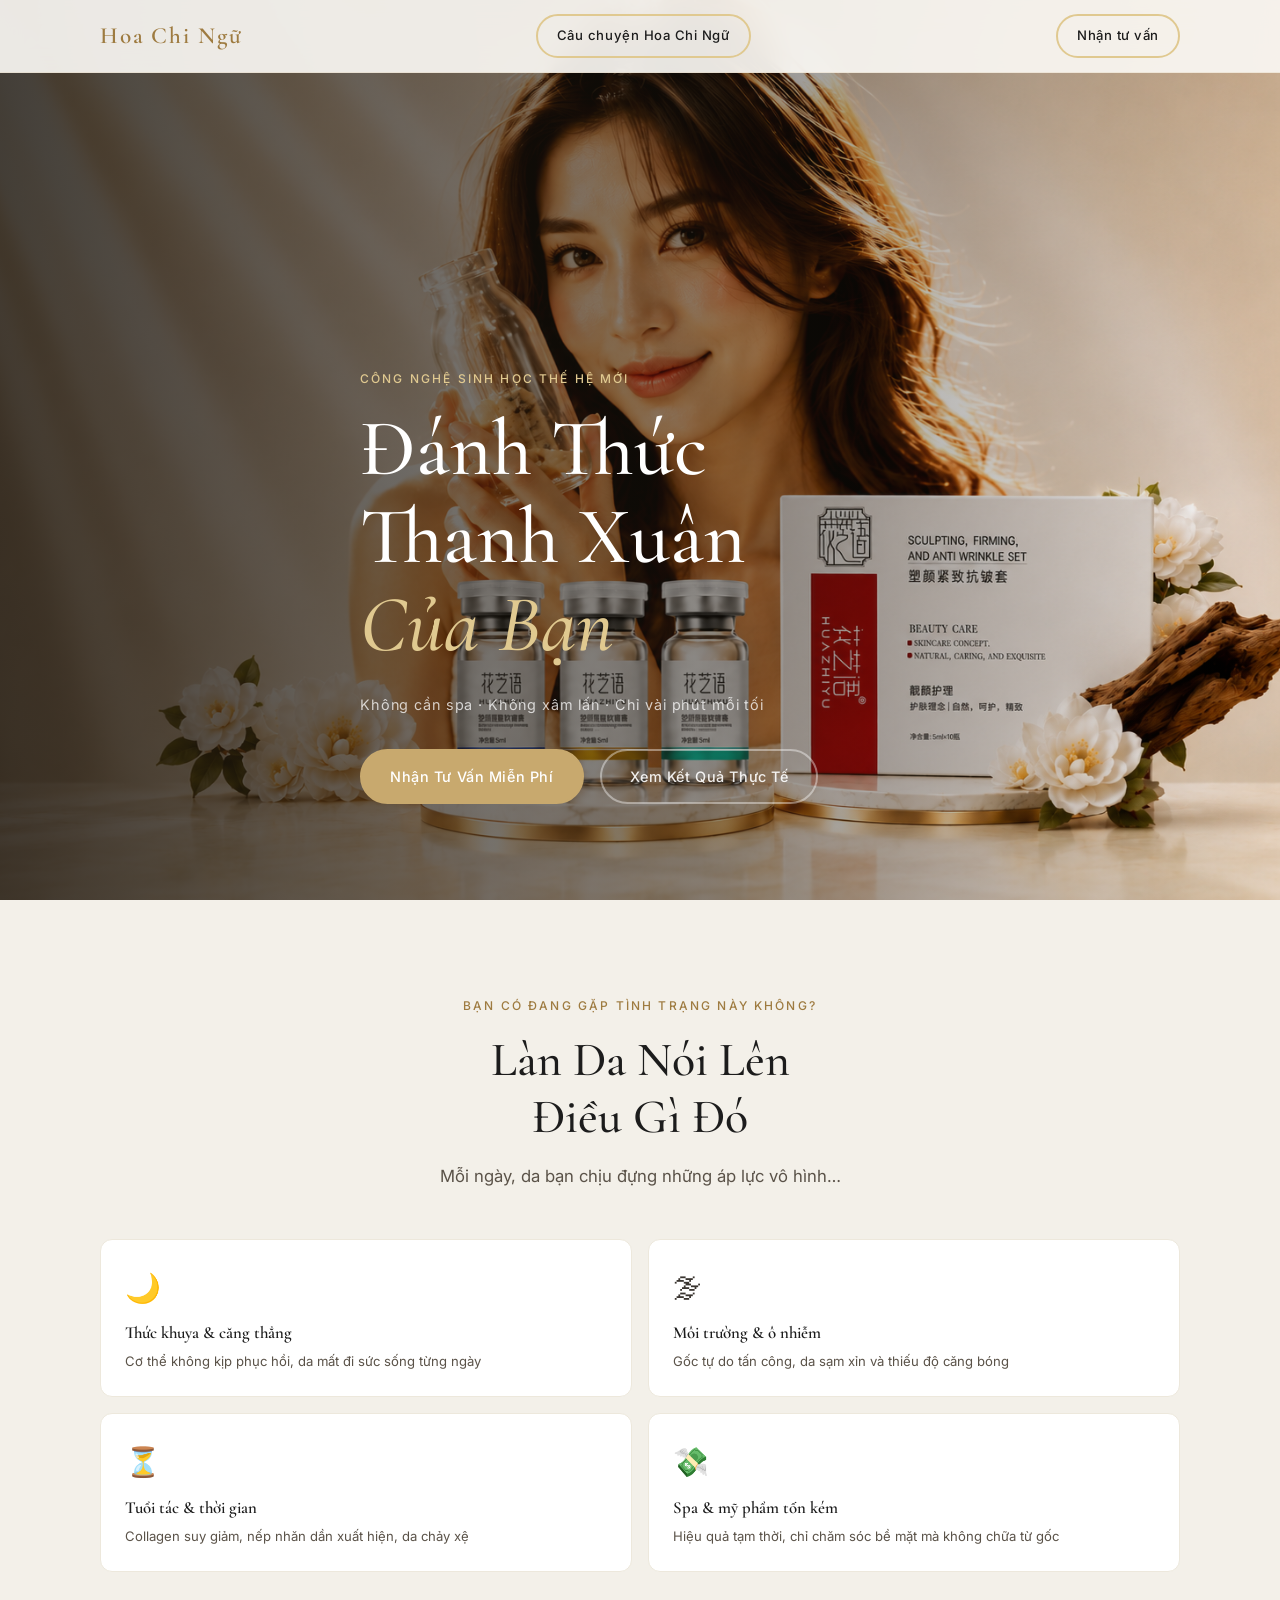
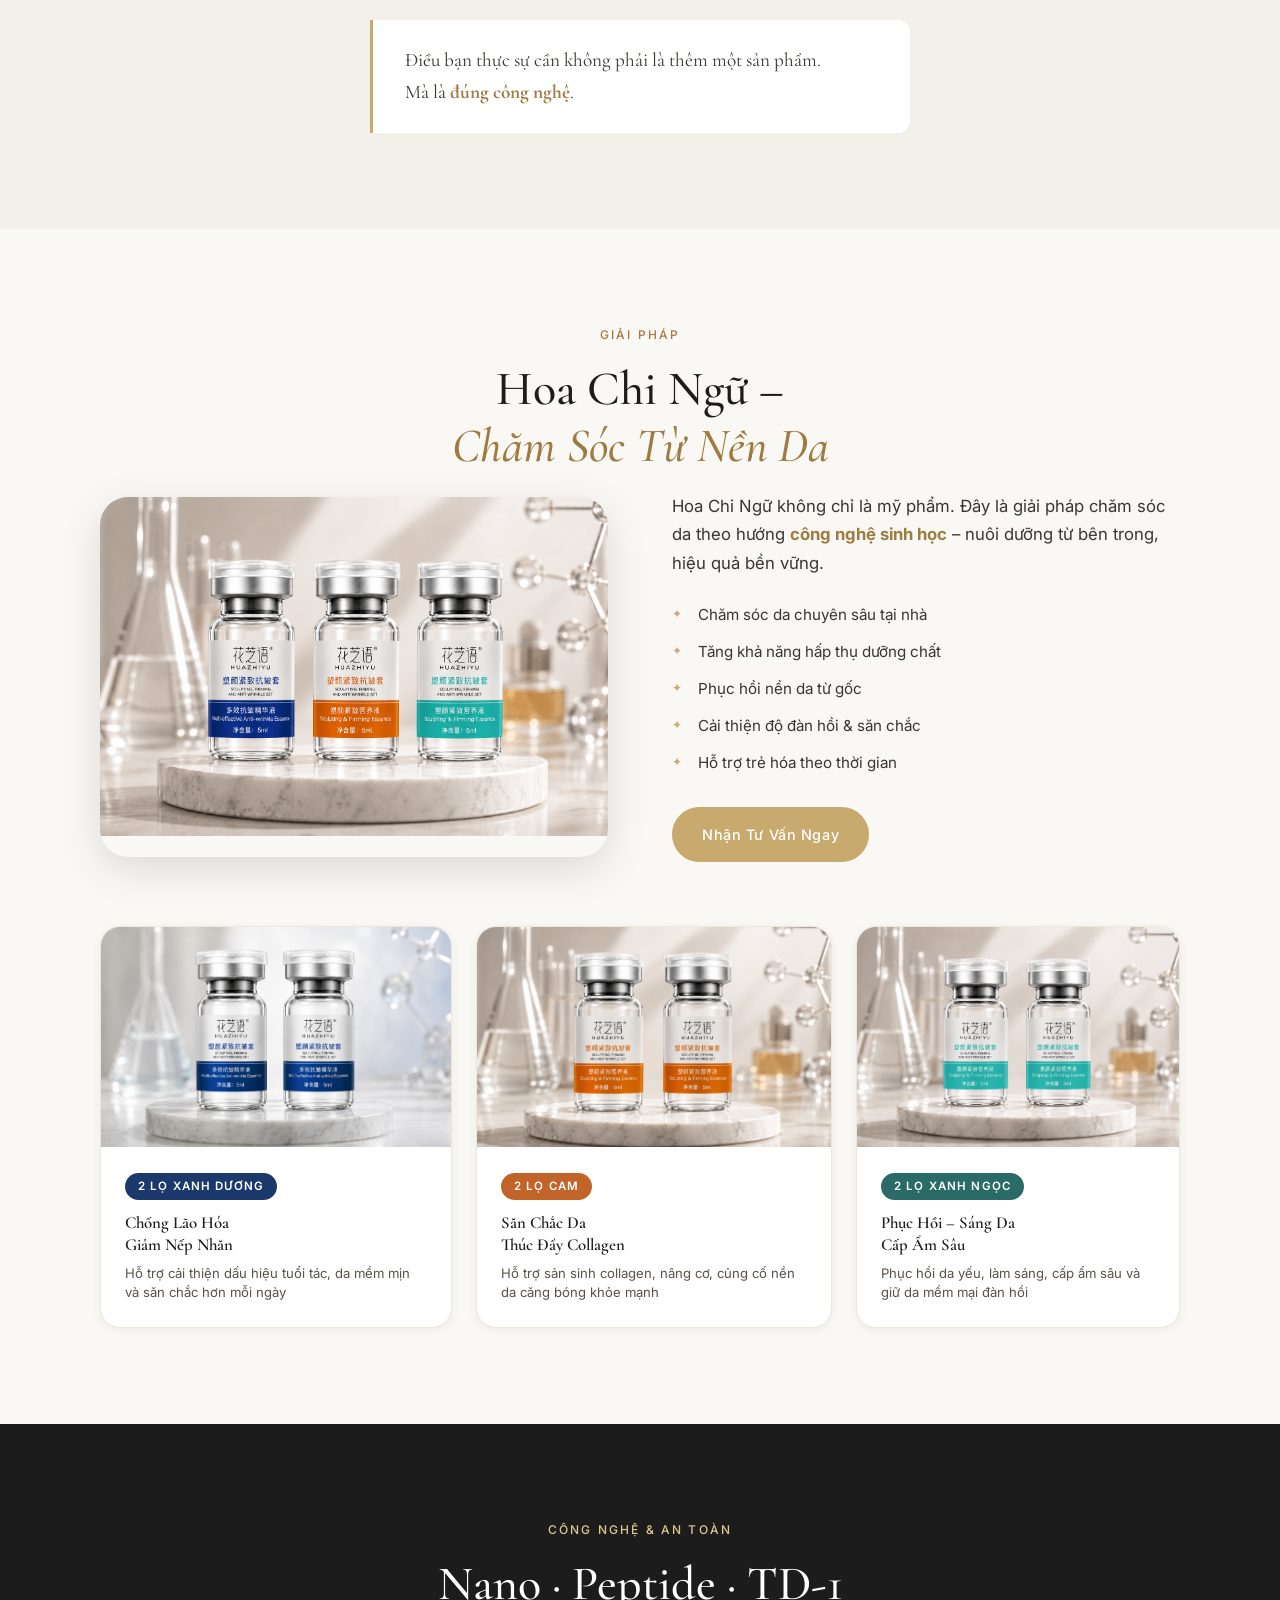
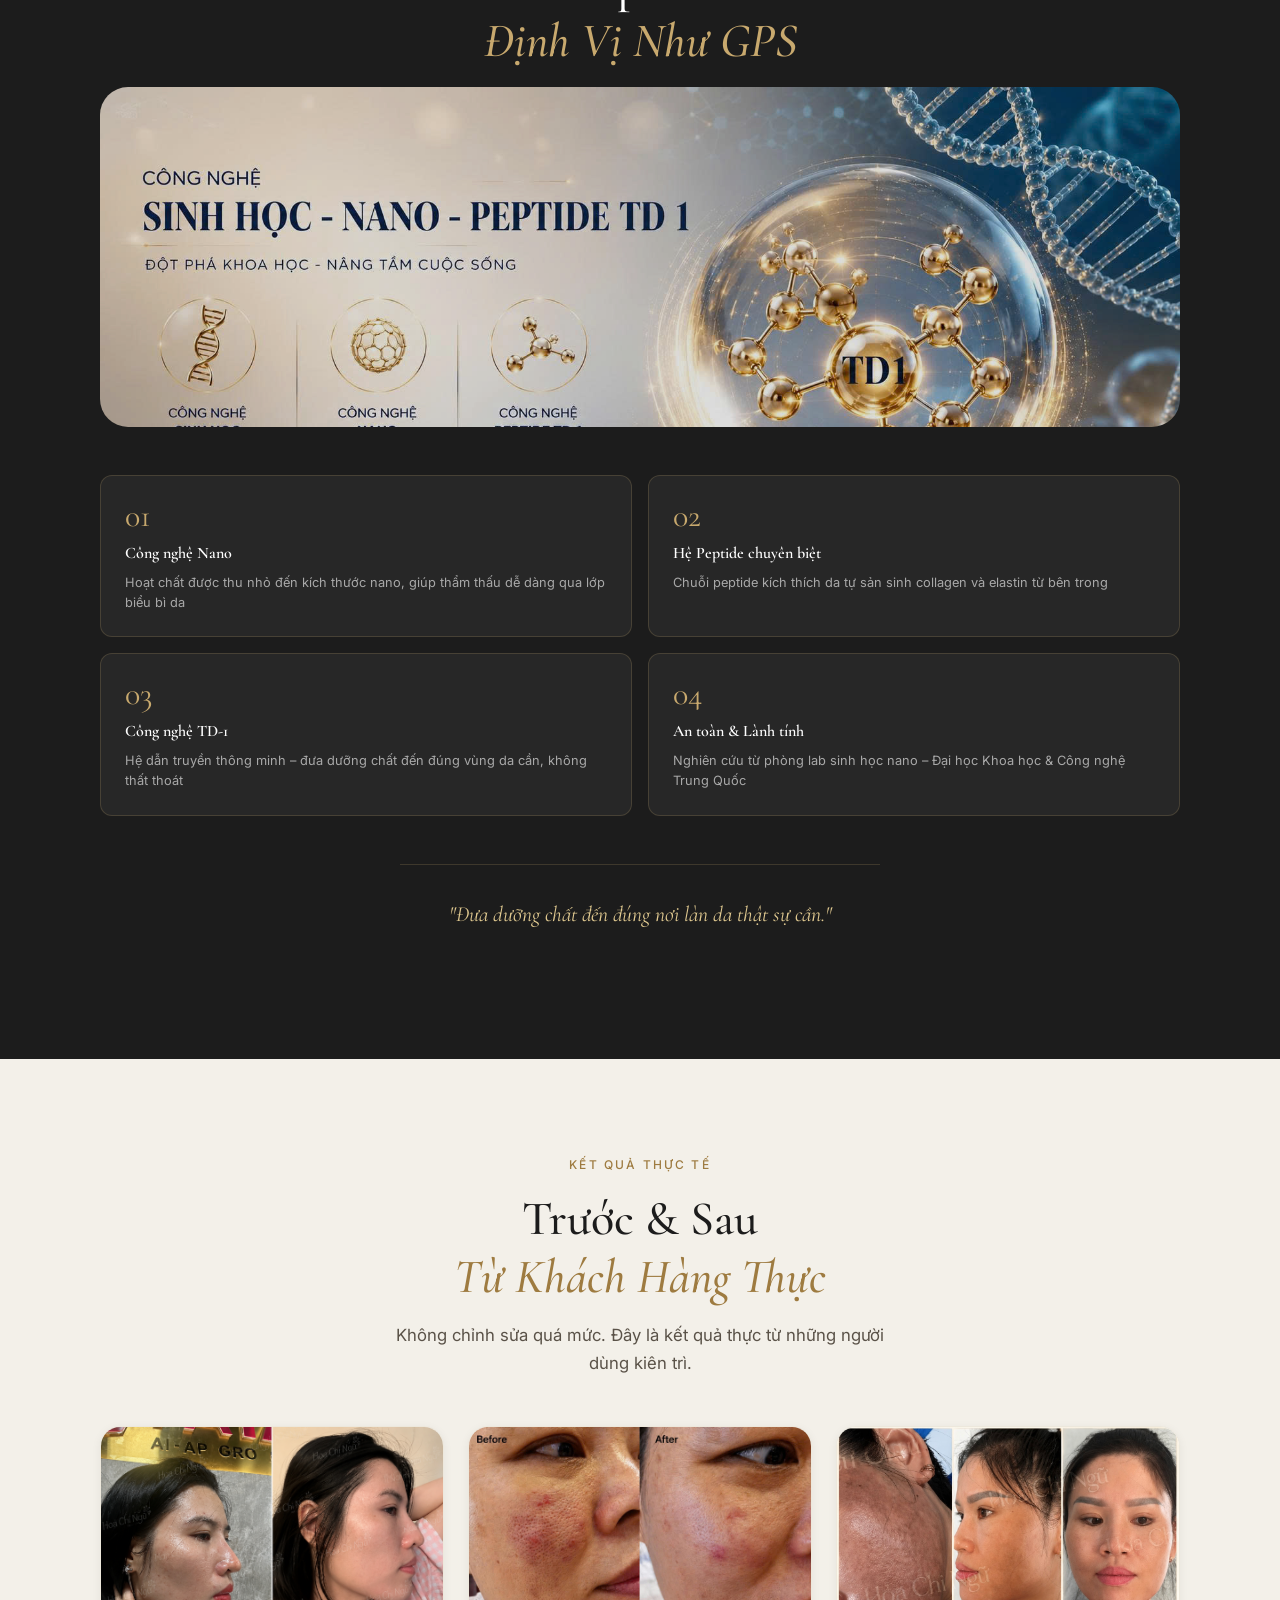
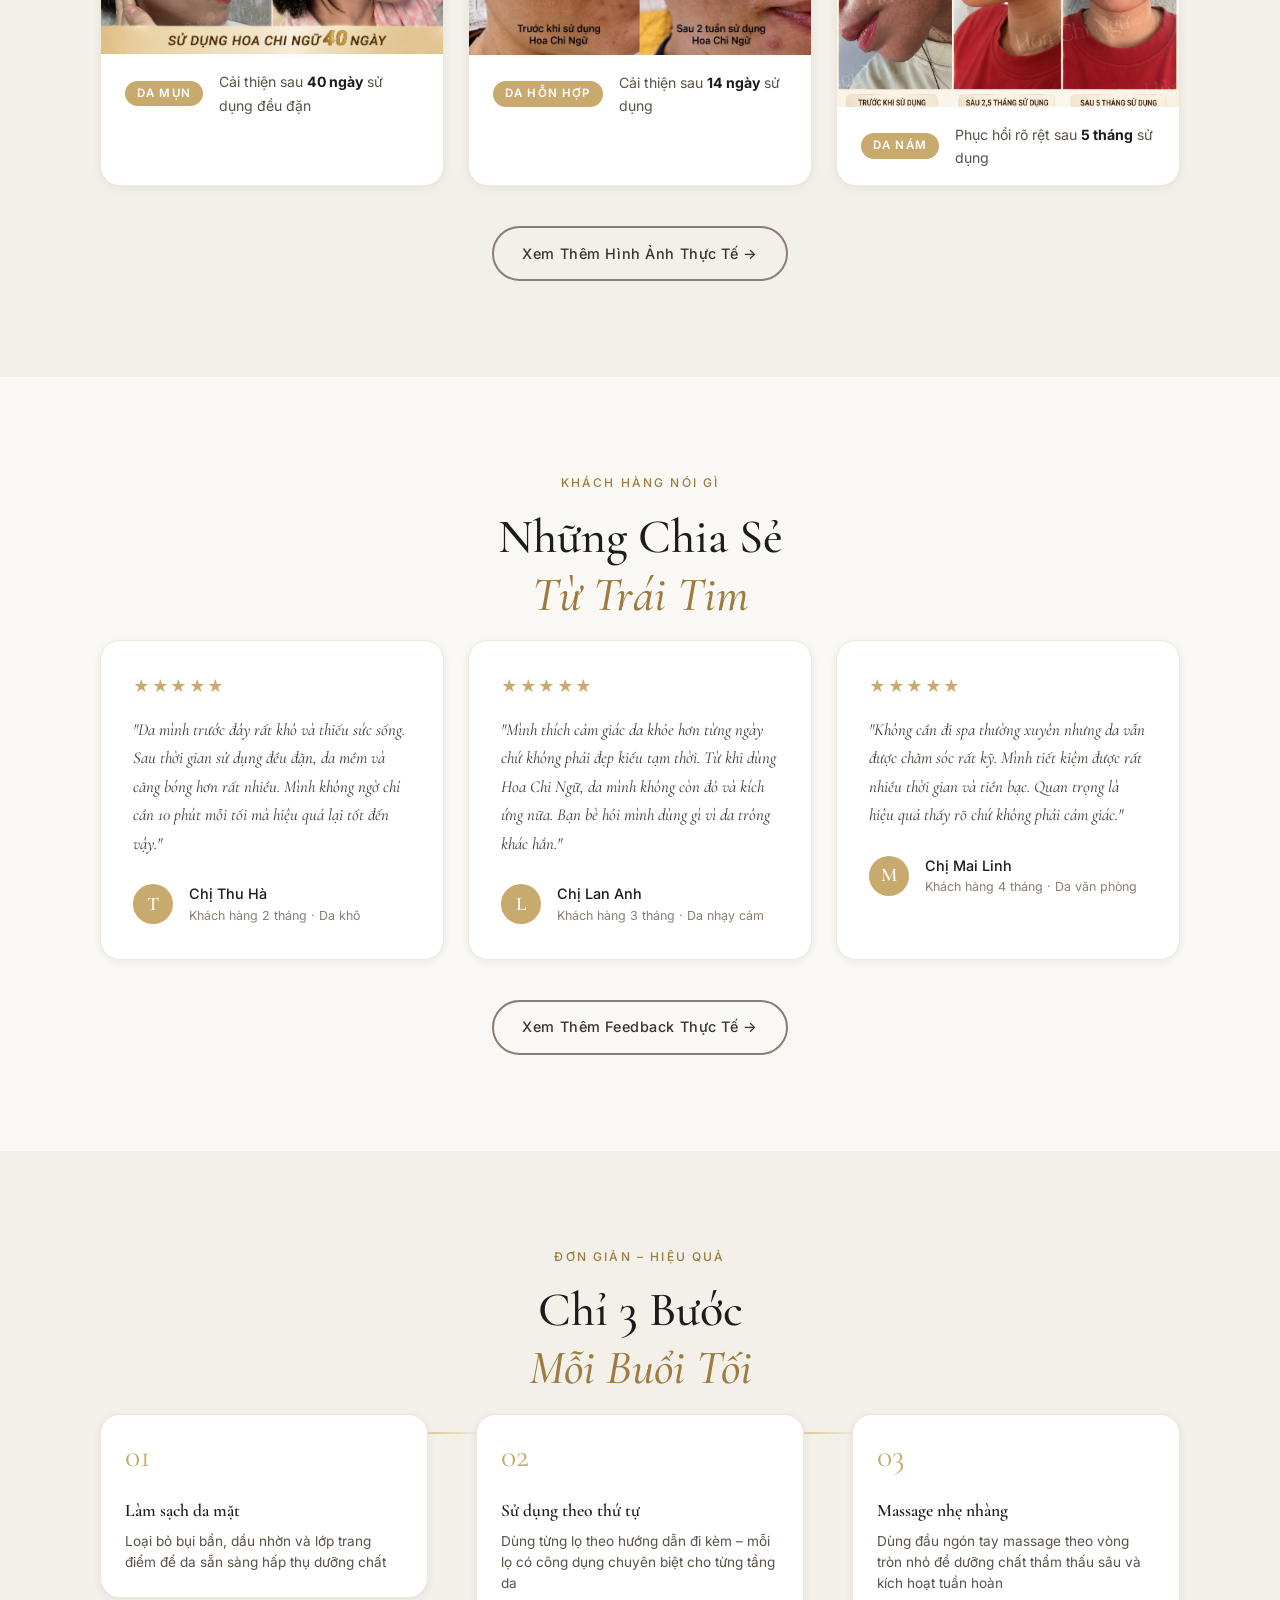
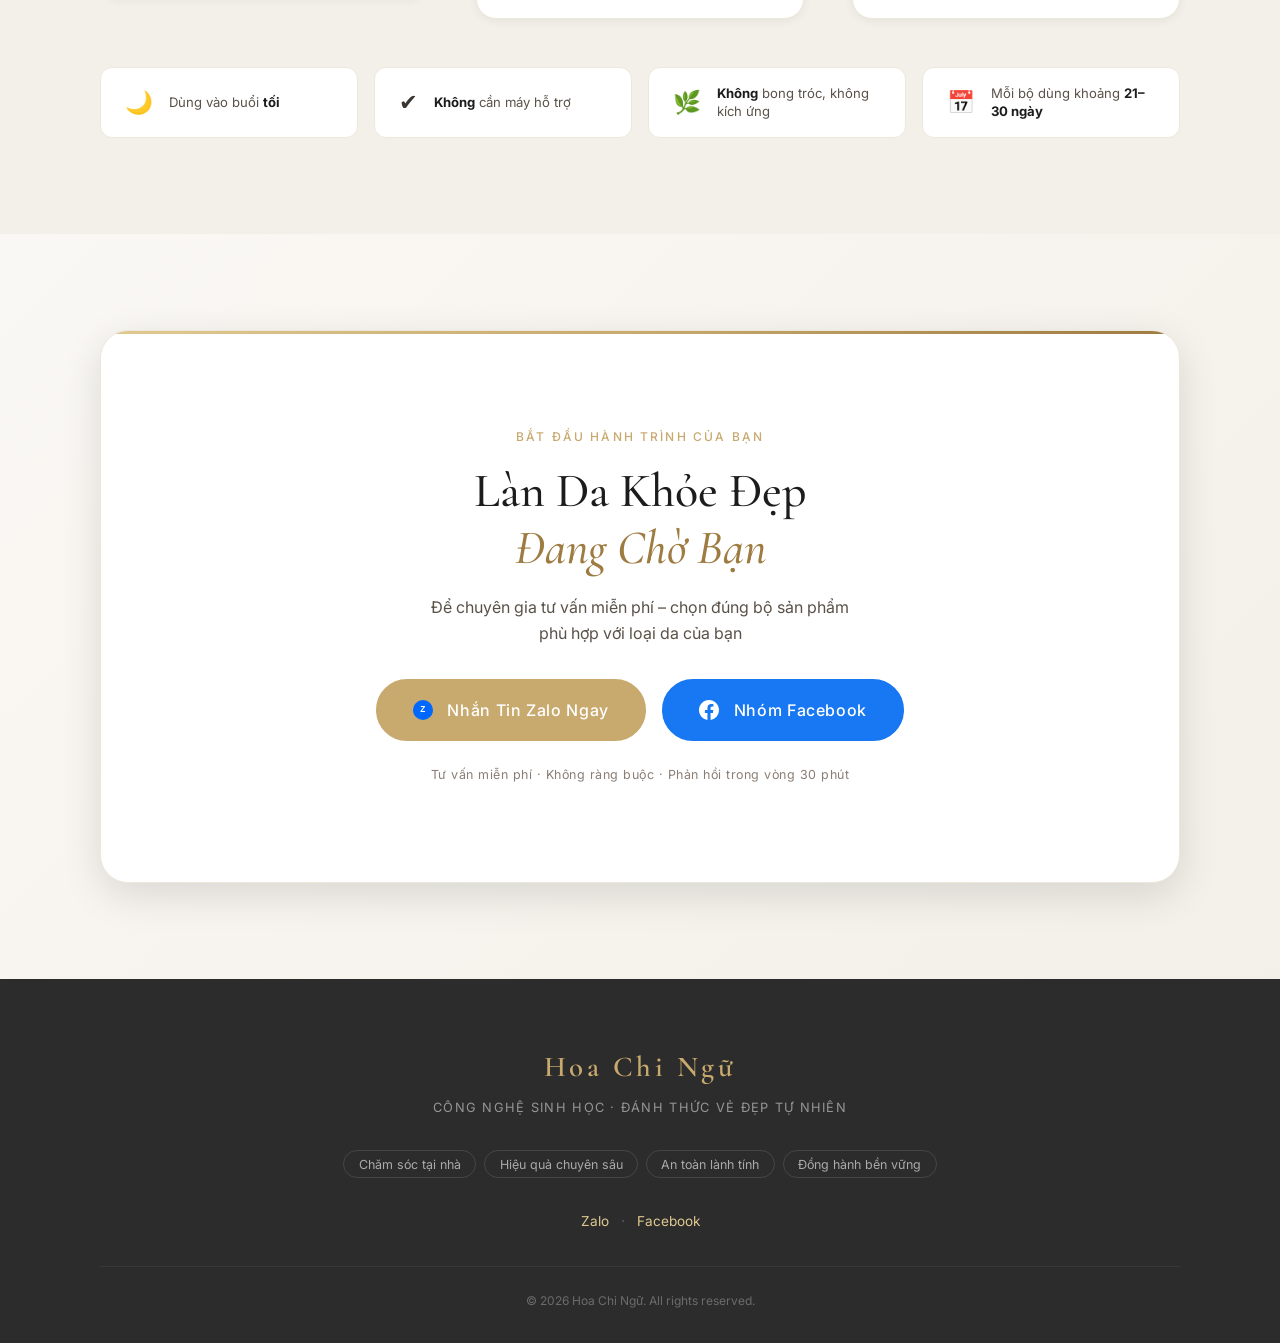
==== commit 478aca43: "update" ====
--- a/index.html
+++ b/index.html
@@ -1,15 +1,20 @@
 <!DOCTYPE html>
 <html lang="vi">
+
 <head>
   <meta charset="UTF-8" />
   <meta name="viewport" content="width=device-width, initial-scale=1.0" />
   <title>Hoa Chi Ngữ – Đánh Thức Thanh Xuân Bằng Công Nghệ Sinh Học</title>
-  <meta name="description" content="Hoa Chi Ngữ – Bộ chăm sóc da ứng dụng công nghệ Nano-Peptide-TD1, phục hồi nền da từ bên trong, không xâm lấn, không cần spa." />
+  <meta name="description"
+    content="Hoa Chi Ngữ – Bộ chăm sóc da ứng dụng công nghệ Nano-Peptide-TD1, phục hồi nền da từ bên trong, không xâm lấn, không cần spa." />
   <link rel="preconnect" href="https://fonts.googleapis.com" />
   <link rel="preconnect" href="https://fonts.gstatic.com" crossorigin />
-  <link href="https://fonts.googleapis.com/css2?family=Cormorant+Garamond:ital,wght@0,400;0,500;0,600;1,400;1,500&family=Inter:wght@300;400;500&display=swap" rel="stylesheet" />
+  <link
+    href="https://fonts.googleapis.com/css2?family=Cormorant+Garamond:ital,wght@0,400;0,500;0,600;1,400;1,500&family=Inter:wght@300;400;500&display=swap"
+    rel="stylesheet" />
   <link rel="stylesheet" href="css/style.css" />
 </head>
+
 <body>
   <!-- ============================================================ -->
   <!-- NAV                                                          -->
@@ -17,416 +22,415 @@
   <header class="nav" id="nav">
     <div class="nav__inner container">
       <span class="nav__logo">Hoa Chi Ngữ</span>
-      <a href="cauchuyenhcn.html">Câu chuyện Hoa Chi Ngữ</a>
+      <a href="cauchuyenhcn.html" class="btn btn--ghost btn--sm" style="margin-right: 12px;">Câu chuyện Hoa Chi Ngữ</a>
       <a href="#cta" class="btn btn--ghost btn--sm">Nhận tư vấn</a>
     </div>
   </header>
 
-<!-- ============================================================ -->
-<!-- 1. HERO                                                      -->
-<!-- ============================================================ -->
-<section class="hero" id="hero">
+  <!-- ============================================================ -->
+  <!-- 1. HERO                                                      -->
+  <!-- ============================================================ -->
+  <section class="hero" id="hero">
     <div class="hero__media">
-        <img src="./images/hero_woman.png" alt="Hoa Chi Ngữ – Làn da rạng rỡ" class="hero__img" />
-        <div class="hero__overlay"></div>
+      <img src="./images/hero_woman.png" alt="Hoa Chi Ngữ – Làn da rạng rỡ" class="hero__img" />
+      <div class="hero__overlay"></div>
     </div>
     <div class="container hero__content">
-        <p class="eyebrow">Công nghệ sinh học thế hệ mới</p>
-        <h1 class="hero__title">Đánh Thức<br />Thanh Xuân<br /><em>Của Bạn</em></h1>
-        <p class="hero__sub">Không cần spa · Không xâm lấn · Chỉ vài phút mỗi tối</p>
-        <div class="hero__ctas">
-            <a href="https://zalo.me/g/cagnbqzquartk3bbysz1" target="_blank" class="btn btn--primary">Nhận Tư Vấn Miễn
-                Phí</a>
-            <a href="#before-after" class="btn btn--outline">Xem Kết Quả Thực Tế</a>
-        </div>
-    </div>
-</section>
-
-<!-- ============================================================ -->
-<!-- 2. VẤN ĐỀ LÀN DA                                           -->
-<!-- ============================================================ -->
-<section class="section section--cream" id="problem">
-    <div class="container">
-        <p class="eyebrow text-center">Bạn có đang gặp tình trạng này không?</p>
-        <h2 class="section__title text-center">Làn Da Nói Lên<br />Điều Gì Đó</h2>
-        <p class="section__lead text-center">Mỗi ngày, da bạn chịu đựng những áp lực vô hình…</p>
-
-        <div class="problem-grid">
-            <div class="problem-card">
-                <div class="problem-card__icon">🌙</div>
-                <p class="problem-card__label">Thức khuya &amp; căng thẳng</p>
-                <p class="problem-card__desc">Cơ thể không kịp phục hồi, da mất đi sức sống từng ngày</p>
-            </div>
-            <div class="problem-card">
-                <div class="problem-card__icon">🌫</div>
-                <p class="problem-card__label">Môi trường &amp; ô nhiễm</p>
-                <p class="problem-card__desc">Gốc tự do tấn công, da sạm xỉn và thiếu độ căng bóng</p>
-            </div>
-            <div class="problem-card">
-                <div class="problem-card__icon">⏳</div>
-                <p class="problem-card__label">Tuổi tác &amp; thời gian</p>
-                <p class="problem-card__desc">Collagen suy giảm, nếp nhăn dần xuất hiện, da chảy xệ</p>
-            </div>
-            <div class="problem-card">
-                <div class="problem-card__icon">💸</div>
-                <p class="problem-card__label">Spa &amp; mỹ phẩm tốn kém</p>
-                <p class="problem-card__desc">Hiệu quả tạm thời, chỉ chăm sóc bề mặt mà không chữa từ gốc</p>
-            </div>
-        </div>
-
-        <p class="callout text-center">Điều bạn thực sự cần không phải là thêm một sản phẩm.<br />Mà là <strong>đúng
-                công
-                nghệ</strong>.</p>
-    </div>
-</section>
-
-<!-- ============================================================ -->
-<!-- 3. GIẢI PHÁP HOA CHI NGỮ                                    -->
-<!-- ============================================================ -->
-<section class="section" id="solution">
-    <div class="container">
-        <p class="eyebrow text-center">Giải pháp</p>
-        <h2 class="section__title text-center">Hoa Chi Ngữ –<br /><em>Chăm Sóc Từ Nền Da</em></h2>
-
-        <div class="solution-split">
-            <div class="solution-split__visual">
-                <img src="./images/blue_bottles.png" alt="Bộ sản phẩm Hoa Chi Ngữ" />
-            </div>
-            <div class="solution-split__text">
-                <p class="solution-split__intro">Hoa Chi Ngữ không chỉ là mỹ phẩm. Đây là giải pháp chăm sóc da theo
-                    hướng
-                    <strong>công nghệ sinh học</strong> – nuôi dưỡng từ bên trong, hiệu quả bền vững.
-                </p>
-                <ul class="check-list">
-                    <li>Chăm sóc da chuyên sâu tại nhà</li>
-                    <li>Tăng khả năng hấp thụ dưỡng chất</li>
-                    <li>Phục hồi nền da từ gốc</li>
-                    <li>Cải thiện độ đàn hồi &amp; săn chắc</li>
-                    <li>Hỗ trợ trẻ hóa theo thời gian</li>
-                </ul>
-                <a href="https://zalo.me/g/cagnbqzquartk3bbysz1" target="_blank" class="btn btn--primary">Nhận Tư Vấn
-                    Ngay</a>
-            </div>
-        </div>
-
-<!-- Bộ 3 sản phẩm -->
-<div class="product-trio">
-    <div class="product-card product-card--blue">
-        <div class="product-card__img">
+      <p class="eyebrow">Công nghệ sinh học thế hệ mới</p>
+      <h1 class="hero__title">Đánh Thức<br />Thanh Xuân<br /><em>Của Bạn</em></h1>
+      <p class="hero__sub">Không cần spa · Không xâm lấn · Chỉ vài phút mỗi tối</p>
+      <div class="hero__ctas">
+        <a href="https://zalo.me/g/cagnbqzquartk3bbysz1" target="_blank" class="btn btn--primary">Nhận Tư Vấn Miễn
+          Phí</a>
+        <a href="#before-after" class="btn btn--outline">Xem Kết Quả Thực Tế</a>
+      </div>
+    </div>
+  </section>
+
+  <!-- ============================================================ -->
+  <!-- 2. VẤN ĐỀ LÀN DA                                           -->
+  <!-- ============================================================ -->
+  <section class="section section--cream" id="problem">
+    <div class="container">
+      <p class="eyebrow text-center">Bạn có đang gặp tình trạng này không?</p>
+      <h2 class="section__title text-center">Làn Da Nói Lên<br />Điều Gì Đó</h2>
+      <p class="section__lead text-center">Mỗi ngày, da bạn chịu đựng những áp lực vô hình…</p>
+
+      <div class="problem-grid">
+        <div class="problem-card">
+          <div class="problem-card__icon">🌙</div>
+          <p class="problem-card__label">Thức khuya &amp; căng thẳng</p>
+          <p class="problem-card__desc">Cơ thể không kịp phục hồi, da mất đi sức sống từng ngày</p>
+        </div>
+        <div class="problem-card">
+          <div class="problem-card__icon">🌫</div>
+          <p class="problem-card__label">Môi trường &amp; ô nhiễm</p>
+          <p class="problem-card__desc">Gốc tự do tấn công, da sạm xỉn và thiếu độ căng bóng</p>
+        </div>
+        <div class="problem-card">
+          <div class="problem-card__icon">⏳</div>
+          <p class="problem-card__label">Tuổi tác &amp; thời gian</p>
+          <p class="problem-card__desc">Collagen suy giảm, nếp nhăn dần xuất hiện, da chảy xệ</p>
+        </div>
+        <div class="problem-card">
+          <div class="problem-card__icon">💸</div>
+          <p class="problem-card__label">Spa &amp; mỹ phẩm tốn kém</p>
+          <p class="problem-card__desc">Hiệu quả tạm thời, chỉ chăm sóc bề mặt mà không chữa từ gốc</p>
+        </div>
+      </div>
+
+      <p class="callout text-center">Điều bạn thực sự cần không phải là thêm một sản phẩm.<br />Mà là <strong>đúng
+          công
+          nghệ</strong>.</p>
+    </div>
+  </section>
+
+  <!-- ============================================================ -->
+  <!-- 3. GIẢI PHÁP HOA CHI NGỮ                                    -->
+  <!-- ============================================================ -->
+  <section class="section" id="solution">
+    <div class="container">
+      <p class="eyebrow text-center">Giải pháp</p>
+      <h2 class="section__title text-center">Hoa Chi Ngữ –<br /><em>Chăm Sóc Từ Nền Da</em></h2>
+
+      <div class="solution-split">
+        <div class="solution-split__visual">
+          <img src="./images/blue_bottles.png" alt="Bộ sản phẩm Hoa Chi Ngữ" />
+        </div>
+        <div class="solution-split__text">
+          <p class="solution-split__intro">Hoa Chi Ngữ không chỉ là mỹ phẩm. Đây là giải pháp chăm sóc da theo
+            hướng
+            <strong>công nghệ sinh học</strong> – nuôi dưỡng từ bên trong, hiệu quả bền vững.
+          </p>
+          <ul class="check-list">
+            <li>Chăm sóc da chuyên sâu tại nhà</li>
+            <li>Tăng khả năng hấp thụ dưỡng chất</li>
+            <li>Phục hồi nền da từ gốc</li>
+            <li>Cải thiện độ đàn hồi &amp; săn chắc</li>
+            <li>Hỗ trợ trẻ hóa theo thời gian</li>
+          </ul>
+          <a href="https://zalo.me/g/cagnbqzquartk3bbysz1" target="_blank" class="btn btn--primary">Nhận Tư Vấn
+            Ngay</a>
+        </div>
+      </div>
+
+      <!-- Bộ 3 sản phẩm -->
+      <div class="product-trio">
+        <div class="product-card product-card--blue">
+          <div class="product-card__img">
             <img src="./images/blue.png" alt="2 Lọ Xanh Dương" />
-        </div>
-        <div class="product-card__body">
+          </div>
+          <div class="product-card__body">
             <span class="product-badge product-badge--blue">2 Lọ Xanh Dương</span>
             <h3>Chống Lão Hóa<br />Giảm Nếp Nhăn</h3>
             <p>Hỗ trợ cải thiện dấu hiệu tuổi tác, da mềm mịn và săn chắc hơn mỗi ngày</p>
-        </div>
-    </div>
-    <div class="product-card product-card--orange">
-        <div class="product-card__img">
+          </div>
+        </div>
+        <div class="product-card product-card--orange">
+          <div class="product-card__img">
             <img src="./images/orange_bottles.png" alt="2 Lọ Cam" />
-        </div>
-        <div class="product-card__body">
+          </div>
+          <div class="product-card__body">
             <span class="product-badge product-badge--orange">2 Lọ Cam</span>
             <h3>Săn Chắc Da<br />Thúc Đẩy Collagen</h3>
             <p>Hỗ trợ sản sinh collagen, nâng cơ, củng cố nền da căng bóng khỏe mạnh</p>
-        </div>
-    </div>
-    <div class="product-card product-card--teal">
-        <div class="product-card__img">
+          </div>
+        </div>
+        <div class="product-card product-card--teal">
+          <div class="product-card__img">
             <img src="./images/teal_bottles.png" alt="2 Lọ Xanh Ngọc" />
-        </div>
-        <div class="product-card__body">
+          </div>
+          <div class="product-card__body">
             <span class="product-badge product-badge--teal">2 Lọ Xanh Ngọc</span>
             <h3>Phục Hồi – Sáng Da<br />Cấp Ẩm Sâu</h3>
             <p>Phục hồi da yếu, làm sáng, cấp ẩm sâu và giữ da mềm mại đàn hồi</p>
-        </div>
-    </div>
-</div>
-</div>
-</section>
-
-<!-- ============================================================ -->
-<!-- 4. CÔNG NGHỆ & AN TOÀN                                      -->
-<!-- ============================================================ -->
-<section class="section section--dark" id="technology">
-    <div class="container">
-        <p class="eyebrow text-center" style="color: var(--gold-light)">Công nghệ &amp; An toàn</p>
-        <h2 class="section__title text-center" style="color: #fff">Nano · Peptide · TD-1<br /><em
-                style="color: var(--gold)">Định Vị Như GPS</em></h2>
-
-        <div class="tech-visual">
-            <img src="./images/science_bg.png" alt="Công nghệ sinh học Hoa Chi Ngữ" class="tech-visual__img" />
-        </div>
-
-        <div class="tech-grid">
-            <div class="tech-card">
-                <div class="tech-card__num">01</div>
-                <h4>Công nghệ Nano</h4>
-                <p>Hoạt chất được thu nhỏ đến kích thước nano, giúp thẩm thấu dễ dàng qua lớp biểu bì da</p>
+          </div>
+        </div>
+      </div>
+    </div>
+  </section>
+
+  <!-- ============================================================ -->
+  <!-- 4. CÔNG NGHỆ & AN TOÀN                                      -->
+  <!-- ============================================================ -->
+  <section class="section section--dark" id="technology">
+    <div class="container">
+      <p class="eyebrow text-center" style="color: var(--gold-light)">Công nghệ &amp; An toàn</p>
+      <h2 class="section__title text-center" style="color: #fff">Nano · Peptide · TD-1<br /><em
+          style="color: var(--gold)">Định Vị Như GPS</em></h2>
+
+      <div class="tech-visual">
+        <img src="./images/science_bg.png" alt="Công nghệ sinh học Hoa Chi Ngữ" class="tech-visual__img" />
+      </div>
+
+      <div class="tech-grid">
+        <div class="tech-card">
+          <div class="tech-card__num">01</div>
+          <h4>Công nghệ Nano</h4>
+          <p>Hoạt chất được thu nhỏ đến kích thước nano, giúp thẩm thấu dễ dàng qua lớp biểu bì da</p>
+        </div>
+        <div class="tech-card">
+          <div class="tech-card__num">02</div>
+          <h4>Hệ Peptide chuyên biệt</h4>
+          <p>Chuỗi peptide kích thích da tự sản sinh collagen và elastin từ bên trong</p>
+        </div>
+        <div class="tech-card">
+          <div class="tech-card__num">03</div>
+          <h4>Công nghệ TD-1</h4>
+          <p>Hệ dẫn truyền thông minh – đưa dưỡng chất đến đúng vùng da cần, không thất thoát</p>
+        </div>
+        <div class="tech-card">
+          <div class="tech-card__num">04</div>
+          <h4>An toàn &amp; Lành tính</h4>
+          <p>Nghiên cứu từ phòng lab sinh học nano – Đại học Khoa học &amp; Công nghệ Trung Quốc</p>
+        </div>
+      </div>
+
+      <p class="science-quote">"Đưa dưỡng chất đến đúng nơi làn da thật sự cần."</p>
+    </div>
+  </section>
+
+  <!-- ============================================================ -->
+  <!-- 5. BEFORE & AFTER                                           -->
+  <!-- ============================================================ -->
+  <section class="section section--cream" id="before-after">
+    <div class="container">
+      <p class="eyebrow text-center">Kết quả thực tế</p>
+      <h2 class="section__title text-center">Trước &amp; Sau<br /><em>Từ Khách Hàng Thực</em></h2>
+      <p class="section__lead text-center">Không chỉnh sửa quá mức. Đây là kết quả thực từ những người dùng kiên trì.
+      </p>
+
+      <div class="ba-grid">
+        <div class="ba-card">
+          <div class="ba-card__img-wrap">
+            <img src="./images/before_after.png" alt="Da nám cải thiện sau 5 tháng" />
+          </div>
+          <div class="ba-card__label">
+            <span class="ba-tag">Da mụn</span>
+            <p>Cải thiện sau <strong>40 ngày</strong> sử dụng đều đặn</p>
+          </div>
+        </div>
+        <div class="ba-card">
+          <div class="ba-card__img-wrap">
+            <img src="./images/result_1.png" alt="Da mụn cải thiện sau 21 ngày" />
+          </div>
+          <div class="ba-card__label">
+            <span class="ba-tag">Da hỗn hợp</span>
+            <p>Cải thiện sau <strong>14 ngày</strong> sử dụng</p>
+          </div>
+        </div>
+        <div class="ba-card">
+          <div class="ba-card__img-wrap">
+            <img src="./images/result_2.png" alt="Da yếu phục hồi rõ rệt" />
+          </div>
+          <div class="ba-card__label">
+            <span class="ba-tag">Da Nám</span>
+            <p>Phục hồi rõ rệt sau <strong>5 tháng</strong> sử dụng</p>
+          </div>
+        </div>
+      </div>
+
+      <div class="text-center" style="margin-top: 2.5rem">
+        <a href="https://drive.google.com/drive/folders/1c30SlKOqtVjtkm7UZrAgIsjkpCgA3KP_?usp=sharing" target="_blank"
+          class="btn btn--outline">Xem Thêm Hình
+          Ảnh Thực Tế →</a>
+      </div>
+    </div>
+  </section>
+
+  <!-- ============================================================ -->
+  <!-- 6. FEEDBACK KHÁCH HÀNG                                      -->
+  <!-- ============================================================ -->
+  <section class="section" id="testimonials">
+    <div class="container">
+      <p class="eyebrow text-center">Khách hàng nói gì</p>
+      <h2 class="section__title text-center">Những Chia Sẻ<br /><em>Từ Trái Tim</em></h2>
+
+      <div class="testi-list">
+        <div class="testi-card">
+          <div class="testi-card__stars">★★★★★</div>
+          <p class="testi-card__quote">"Da mình trước đây rất khô và thiếu sức sống. Sau thời gian sử dụng đều
+            đặn, da
+            mềm và căng bóng hơn rất nhiều. Mình không ngờ chỉ cần 10 phút mỗi tối mà hiệu quả lại tốt đến vậy."
+          </p>
+          <div class="testi-card__author">
+            <div class="testi-card__avatar">T</div>
+            <div>
+              <p class="testi-card__name">Chị Thu Hà</p>
+              <p class="testi-card__meta">Khách hàng 2 tháng · Da khô</p>
             </div>
-            <div class="tech-card">
-                <div class="tech-card__num">02</div>
-                <h4>Hệ Peptide chuyên biệt</h4>
-                <p>Chuỗi peptide kích thích da tự sản sinh collagen và elastin từ bên trong</p>
+          </div>
+        </div>
+
+        <div class="testi-card">
+          <div class="testi-card__stars">★★★★★</div>
+          <p class="testi-card__quote">"Mình thích cảm giác da khỏe hơn từng ngày chứ không phải đẹp kiểu tạm
+            thời. Từ
+            khi dùng Hoa Chi Ngữ, da mình không còn đỏ và kích ứng nữa. Bạn bè hỏi mình dùng gì vì da trông khác
+            hẳn."
+          </p>
+          <div class="testi-card__author">
+            <div class="testi-card__avatar">L</div>
+            <div>
+              <p class="testi-card__name">Chị Lan Anh</p>
+              <p class="testi-card__meta">Khách hàng 3 tháng · Da nhạy cảm</p>
             </div>
-            <div class="tech-card">
-                <div class="tech-card__num">03</div>
-                <h4>Công nghệ TD-1</h4>
-                <p>Hệ dẫn truyền thông minh – đưa dưỡng chất đến đúng vùng da cần, không thất thoát</p>
+          </div>
+        </div>
+
+        <div class="testi-card">
+          <div class="testi-card__stars">★★★★★</div>
+          <p class="testi-card__quote">"Không cần đi spa thường xuyên nhưng da vẫn được chăm sóc rất kỹ. Mình tiết
+            kiệm
+            được rất nhiều thời gian và tiền bạc. Quan trọng là hiệu quả thấy rõ chứ không phải cảm giác."</p>
+          <div class="testi-card__author">
+            <div class="testi-card__avatar">M</div>
+            <div>
+              <p class="testi-card__name">Chị Mai Linh</p>
+              <p class="testi-card__meta">Khách hàng 4 tháng · Da văn phòng</p>
             </div>
-            <div class="tech-card">
-                <div class="tech-card__num">04</div>
-                <h4>An toàn &amp; Lành tính</h4>
-                <p>Nghiên cứu từ phòng lab sinh học nano – Đại học Khoa học &amp; Công nghệ Trung Quốc</p>
-            </div>
-        </div>
-
-        <p class="science-quote">"Đưa dưỡng chất đến đúng nơi làn da thật sự cần."</p>
-    </div>
-</section>
-
-<!-- ============================================================ -->
-<!-- 5. BEFORE & AFTER                                           -->
-<!-- ============================================================ -->
-<section class="section section--cream" id="before-after">
-    <div class="container">
-        <p class="eyebrow text-center">Kết quả thực tế</p>
-        <h2 class="section__title text-center">Trước &amp; Sau<br /><em>Từ Khách Hàng Thực</em></h2>
-        <p class="section__lead text-center">Không chỉnh sửa quá mức. Đây là kết quả thực từ những người dùng kiên trì.
+          </div>
+        </div>
+      </div>
+
+      <div class="text-center" style="margin-top: 2.5rem">
+        <a href="https://www.facebook.com/share/g/1ENxAr1wj1/" target="_blank" class="btn btn--outline">Xem Thêm
+          Feedback Thực Tế →</a>
+      </div>
+    </div>
+  </section>
+
+  <!-- ============================================================ -->
+  <!-- 7. QUY TRÌNH SỬ DỤNG                                        -->
+  <!-- ============================================================ -->
+  <section class="section section--cream" id="howto">
+    <div class="container">
+      <p class="eyebrow text-center">Đơn giản – Hiệu quả</p>
+      <h2 class="section__title text-center">Chỉ 3 Bước<br /><em>Mỗi Buổi Tối</em></h2>
+
+      <div class="steps">
+        <div class="step">
+          <div class="step__num">01</div>
+          <div class="step__body">
+            <h4>Làm sạch da mặt</h4>
+            <p>Loại bỏ bụi bẩn, dầu nhờn và lớp trang điểm để da sẵn sàng hấp thụ dưỡng chất</p>
+          </div>
+        </div>
+        <div class="step__connector"></div>
+        <div class="step">
+          <div class="step__num">02</div>
+          <div class="step__body">
+            <h4>Sử dụng theo thứ tự</h4>
+            <p>Dùng từng lọ theo hướng dẫn đi kèm – mỗi lọ có công dụng chuyên biệt cho từng tầng da</p>
+          </div>
+        </div>
+        <div class="step__connector"></div>
+        <div class="step">
+          <div class="step__num">03</div>
+          <div class="step__body">
+            <h4>Massage nhẹ nhàng</h4>
+            <p>Dùng đầu ngón tay massage theo vòng tròn nhỏ để dưỡng chất thẩm thấu sâu và kích hoạt tuần hoàn
+            </p>
+          </div>
+        </div>
+      </div>
+
+      <div class="howto-notes">
+        <div class="howto-note">
+          <span class="howto-note__icon">🌙</span>
+          <p>Dùng vào buổi <strong>tối</strong></p>
+        </div>
+        <div class="howto-note">
+          <span class="howto-note__icon">✔</span>
+          <p><strong>Không</strong> cần máy hỗ trợ</p>
+        </div>
+        <div class="howto-note">
+          <span class="howto-note__icon">🌿</span>
+          <p><strong>Không</strong> bong tróc, không kích ứng</p>
+        </div>
+        <div class="howto-note">
+          <span class="howto-note__icon">📅</span>
+          <p>Mỗi bộ dùng khoảng <strong>21–30 ngày</strong></p>
+        </div>
+      </div>
+    </div>
+  </section>
+
+  <!-- ============================================================ -->
+  <!-- 8. CALL TO ACTION                                           -->
+  <!-- ============================================================ -->
+  <section class="section cta-section" id="cta">
+    <div class="container">
+      <div class="cta-box">
+        <p class="eyebrow text-center" style="color: var(--gold)">Bắt đầu hành trình của bạn</p>
+        <h2 class="cta-box__title">Làn Da Khỏe Đẹp<br /><em>Đang Chờ Bạn</em></h2>
+        <p class="cta-box__sub">Để chuyên gia tư vấn miễn phí – chọn đúng bộ sản phẩm phù hợp với loại da của bạn
         </p>
 
-        <div class="ba-grid">
-            <div class="ba-card">
-                <div class="ba-card__img-wrap">
-                    <img src="./images/before_after.png" alt="Da nám cải thiện sau 5 tháng" />
-                </div>
-                <div class="ba-card__label">
-                    <span class="ba-tag">Da mụn</span>
-                    <p>Cải thiện sau <strong>40 ngày</strong> sử dụng đều đặn</p>
-                </div>
-            </div>
-            <div class="ba-card">
-                <div class="ba-card__img-wrap">
-                    <img src="./images/result_1.png" alt="Da mụn cải thiện sau 21 ngày" />
-                </div>
-                <div class="ba-card__label">
-                    <span class="ba-tag">Da hỗn hợp</span>
-                    <p>Cải thiện sau <strong>14 ngày</strong> sử dụng</p>
-                </div>
-            </div>
-            <div class="ba-card">
-                <div class="ba-card__img-wrap">
-                    <img src="./images/result_2.png" alt="Da yếu phục hồi rõ rệt" />
-                </div>
-                <div class="ba-card__label">
-                    <span class="ba-tag">Da Nám</span>
-                    <p>Phục hồi rõ rệt sau <strong>5 tháng</strong> sử dụng</p>
-                </div>
-            </div>
-        </div>
-
-        <div class="text-center" style="margin-top: 2.5rem">
-            <a href="https://drive.google.com/drive/folders/1c30SlKOqtVjtkm7UZrAgIsjkpCgA3KP_?usp=sharing"
-                target="_blank" class="btn btn--outline">Xem Thêm Hình
-                Ảnh Thực Tế →</a>
-        </div>
-    </div>
-</section>
-
-<!-- ============================================================ -->
-<!-- 6. FEEDBACK KHÁCH HÀNG                                      -->
-<!-- ============================================================ -->
-<section class="section" id="testimonials">
-    <div class="container">
-        <p class="eyebrow text-center">Khách hàng nói gì</p>
-        <h2 class="section__title text-center">Những Chia Sẻ<br /><em>Từ Trái Tim</em></h2>
-
-        <div class="testi-list">
-            <div class="testi-card">
-                <div class="testi-card__stars">★★★★★</div>
-                <p class="testi-card__quote">"Da mình trước đây rất khô và thiếu sức sống. Sau thời gian sử dụng đều
-                    đặn, da
-                    mềm và căng bóng hơn rất nhiều. Mình không ngờ chỉ cần 10 phút mỗi tối mà hiệu quả lại tốt đến vậy."
-                </p>
-                <div class="testi-card__author">
-                    <div class="testi-card__avatar">T</div>
-                    <div>
-                        <p class="testi-card__name">Chị Thu Hà</p>
-                        <p class="testi-card__meta">Khách hàng 2 tháng · Da khô</p>
-                    </div>
-                </div>
-            </div>
-
-            <div class="testi-card">
-                <div class="testi-card__stars">★★★★★</div>
-                <p class="testi-card__quote">"Mình thích cảm giác da khỏe hơn từng ngày chứ không phải đẹp kiểu tạm
-                    thời. Từ
-                    khi dùng Hoa Chi Ngữ, da mình không còn đỏ và kích ứng nữa. Bạn bè hỏi mình dùng gì vì da trông khác
-                    hẳn."
-                </p>
-                <div class="testi-card__author">
-                    <div class="testi-card__avatar">L</div>
-                    <div>
-                        <p class="testi-card__name">Chị Lan Anh</p>
-                        <p class="testi-card__meta">Khách hàng 3 tháng · Da nhạy cảm</p>
-                    </div>
-                </div>
-            </div>
-
-            <div class="testi-card">
-                <div class="testi-card__stars">★★★★★</div>
-                <p class="testi-card__quote">"Không cần đi spa thường xuyên nhưng da vẫn được chăm sóc rất kỹ. Mình tiết
-                    kiệm
-                    được rất nhiều thời gian và tiền bạc. Quan trọng là hiệu quả thấy rõ chứ không phải cảm giác."</p>
-                <div class="testi-card__author">
-                    <div class="testi-card__avatar">M</div>
-                    <div>
-                        <p class="testi-card__name">Chị Mai Linh</p>
-                        <p class="testi-card__meta">Khách hàng 4 tháng · Da văn phòng</p>
-                    </div>
-                </div>
-            </div>
-        </div>
-
-        <div class="text-center" style="margin-top: 2.5rem">
-            <a href="https://www.facebook.com/share/g/1ENxAr1wj1/" target="_blank" class="btn btn--outline">Xem Thêm
-                Feedback Thực Tế →</a>
-        </div>
-    </div>
-</section>
-
-<!-- ============================================================ -->
-<!-- 7. QUY TRÌNH SỬ DỤNG                                        -->
-<!-- ============================================================ -->
-<section class="section section--cream" id="howto">
-    <div class="container">
-        <p class="eyebrow text-center">Đơn giản – Hiệu quả</p>
-        <h2 class="section__title text-center">Chỉ 3 Bước<br /><em>Mỗi Buổi Tối</em></h2>
-
-        <div class="steps">
-            <div class="step">
-                <div class="step__num">01</div>
-                <div class="step__body">
-                    <h4>Làm sạch da mặt</h4>
-                    <p>Loại bỏ bụi bẩn, dầu nhờn và lớp trang điểm để da sẵn sàng hấp thụ dưỡng chất</p>
-                </div>
-            </div>
-            <div class="step__connector"></div>
-            <div class="step">
-                <div class="step__num">02</div>
-                <div class="step__body">
-                    <h4>Sử dụng theo thứ tự</h4>
-                    <p>Dùng từng lọ theo hướng dẫn đi kèm – mỗi lọ có công dụng chuyên biệt cho từng tầng da</p>
-                </div>
-            </div>
-            <div class="step__connector"></div>
-            <div class="step">
-                <div class="step__num">03</div>
-                <div class="step__body">
-                    <h4>Massage nhẹ nhàng</h4>
-                    <p>Dùng đầu ngón tay massage theo vòng tròn nhỏ để dưỡng chất thẩm thấu sâu và kích hoạt tuần hoàn
-                    </p>
-                </div>
-            </div>
-        </div>
-
-        <div class="howto-notes">
-            <div class="howto-note">
-                <span class="howto-note__icon">🌙</span>
-                <p>Dùng vào buổi <strong>tối</strong></p>
-            </div>
-            <div class="howto-note">
-                <span class="howto-note__icon">✔</span>
-                <p><strong>Không</strong> cần máy hỗ trợ</p>
-            </div>
-            <div class="howto-note">
-                <span class="howto-note__icon">🌿</span>
-                <p><strong>Không</strong> bong tróc, không kích ứng</p>
-            </div>
-            <div class="howto-note">
-                <span class="howto-note__icon">📅</span>
-                <p>Mỗi bộ dùng khoảng <strong>21–30 ngày</strong></p>
-            </div>
-        </div>
-    </div>
-</section>
-
-<!-- ============================================================ -->
-<!-- 8. CALL TO ACTION                                           -->
-<!-- ============================================================ -->
-<section class="section cta-section" id="cta">
-    <div class="container">
-        <div class="cta-box">
-            <p class="eyebrow text-center" style="color: var(--gold)">Bắt đầu hành trình của bạn</p>
-            <h2 class="cta-box__title">Làn Da Khỏe Đẹp<br /><em>Đang Chờ Bạn</em></h2>
-            <p class="cta-box__sub">Để chuyên gia tư vấn miễn phí – chọn đúng bộ sản phẩm phù hợp với loại da của bạn
-            </p>
-
-            <div class="cta-box__actions">
-                <a href="https://zalo.me/g/cagnbqzquartk3bbysz1" target="_blank" class="btn btn--primary btn--lg"
-                    id="cta-zalo">
-                    <svg width="20" height="20" viewBox="0 0 48 48" fill="none"
-                        style="vertical-align:middle;margin-right:8px">
-                        <circle cx="24" cy="24" r="24" fill="#0068FF" /><text x="50%" y="57%" text-anchor="middle"
-                            fill="white" font-size="20" font-family="Arial" font-weight="bold" dy=".1em">Z</text>
-                    </svg>
-                    Nhắn Tin Zalo Ngay
-                </a>
-                <a href="https://www.facebook.com/share/g/1ENxAr1wj1/" target="_blank" class="btn btn--fb btn--lg"
-                    id="cta-fb">
-                    <svg width="20" height="20" viewBox="0 0 24 24" fill="white"
-                        style="vertical-align:middle;margin-right:8px">
-                        <path
-                            d="M24 12.073c0-6.627-5.373-12-12-12s-12 5.373-12 12c0 5.99 4.388 10.954 10.125 11.854v-8.385H7.078v-3.47h3.047V9.43c0-3.007 1.792-4.669 4.533-4.669 1.312 0 2.686.235 2.686.235v2.953H15.83c-1.491 0-1.956.925-1.956 1.874v2.25h3.328l-.532 3.47h-2.796v8.385C19.612 23.027 24 18.062 24 12.073z" />
-                    </svg>
-                    Nhóm Facebook
-                </a>
-            </div>
-
-            <p class="cta-box__note">Tư vấn miễn phí · Không ràng buộc · Phản hồi trong vòng 30 phút</p>
-        </div>
-    </div>
-</section>
-
-<!-- ============================================================ -->
-<!-- 9. FOOTER                                                   -->
-<!-- ============================================================ -->
-<footer class="footer" id="footer">
-    <div class="container">
-        <div class="footer__brand">
-            <p class="footer__logo">Hoa Chi Ngữ</p>
-            <p class="footer__tagline">Công nghệ sinh học · Đánh thức vẻ đẹp tự nhiên</p>
-        </div>
-
-        <div class="footer__pillars">
-            <div class="footer__pillar">
-                <span>Chăm sóc tại nhà</span>
-            </div>
-            <div class="footer__pillar">
-                <span>Hiệu quả chuyên sâu</span>
-            </div>
-            <div class="footer__pillar">
-                <span>An toàn lành tính</span>
-            </div>
-            <div class="footer__pillar">
-                <span>Đồng hành bền vững</span>
-            </div>
-        </div>
-
-        <div class="footer__links">
-            <a href="https://zalo.me/g/cagnbqzquartk3bbysz1" target="_blank">Zalo</a>
-            <span class="footer__sep">·</span>
-            <a href="https://www.facebook.com/groups/527017740689852/?ref=share&mibextid=NSMWBT"
-                target="_blank">Facebook</a>
-        </div>
-
-        <p class="footer__copy">&copy; 2026 Hoa Chi Ngữ. All rights reserved.</p>
-    </div>
-</footer>
+        <div class="cta-box__actions">
+          <a href="https://zalo.me/g/cagnbqzquartk3bbysz1" target="_blank" class="btn btn--primary btn--lg"
+            id="cta-zalo">
+            <svg width="20" height="20" viewBox="0 0 48 48" fill="none" style="vertical-align:middle;margin-right:8px">
+              <circle cx="24" cy="24" r="24" fill="#0068FF" /><text x="50%" y="57%" text-anchor="middle" fill="white"
+                font-size="20" font-family="Arial" font-weight="bold" dy=".1em">Z</text>
+            </svg>
+            Nhắn Tin Zalo Ngay
+          </a>
+          <a href="https://www.facebook.com/share/g/1ENxAr1wj1/" target="_blank" class="btn btn--fb btn--lg"
+            id="cta-fb">
+            <svg width="20" height="20" viewBox="0 0 24 24" fill="white" style="vertical-align:middle;margin-right:8px">
+              <path
+                d="M24 12.073c0-6.627-5.373-12-12-12s-12 5.373-12 12c0 5.99 4.388 10.954 10.125 11.854v-8.385H7.078v-3.47h3.047V9.43c0-3.007 1.792-4.669 4.533-4.669 1.312 0 2.686.235 2.686.235v2.953H15.83c-1.491 0-1.956.925-1.956 1.874v2.25h3.328l-.532 3.47h-2.796v8.385C19.612 23.027 24 18.062 24 12.073z" />
+            </svg>
+            Nhóm Facebook
+          </a>
+        </div>
+
+        <p class="cta-box__note">Tư vấn miễn phí · Không ràng buộc · Phản hồi trong vòng 30 phút</p>
+      </div>
+    </div>
+  </section>
+
+  <!-- ============================================================ -->
+  <!-- 9. FOOTER                                                   -->
+  <!-- ============================================================ -->
+  <footer class="footer" id="footer">
+    <div class="container">
+      <div class="footer__brand">
+        <p class="footer__logo">Hoa Chi Ngữ</p>
+        <p class="footer__tagline">Công nghệ sinh học · Đánh thức vẻ đẹp tự nhiên</p>
+      </div>
+
+      <div class="footer__pillars">
+        <div class="footer__pillar">
+          <span>Chăm sóc tại nhà</span>
+        </div>
+        <div class="footer__pillar">
+          <span>Hiệu quả chuyên sâu</span>
+        </div>
+        <div class="footer__pillar">
+          <span>An toàn lành tính</span>
+        </div>
+        <div class="footer__pillar">
+          <span>Đồng hành bền vững</span>
+        </div>
+      </div>
+
+      <div class="footer__links">
+        <a href="https://zalo.me/g/cagnbqzquartk3bbysz1" target="_blank">Zalo</a>
+        <span class="footer__sep">·</span>
+        <a href="https://www.facebook.com/groups/527017740689852/?ref=share&mibextid=NSMWBT"
+          target="_blank">Facebook</a>
+      </div>
+
+      <p class="footer__copy">&copy; 2026 Hoa Chi Ngữ. All rights reserved.</p>
+    </div>
+  </footer>
 
   <script src="js/main.js"></script>
   <script>
     (function () { if (!window.chatbase || window.chatbase("getState") !== "initialized") { window.chatbase = (...arguments) => { if (!window.chatbase.q) { window.chatbase.q = [] } window.chatbase.q.push(arguments) }; window.chatbase = new Proxy(window.chatbase, { get(target, prop) { if (prop === "q") { return target.q } return (...args) => target(prop, ...args) } }) } const onLoad = function () { const script = document.createElement("script"); script.src = "https://www.chatbase.co/embed.min.js"; script.id = "rkD7Dw-i4tc0-IZks4W6F"; script.domain = "www.chatbase.co"; document.body.appendChild(script) }; if (document.readyState === "complete") { onLoad() } else { window.addEventListener("load", onLoad) } })();
   </script>
 </body>
-</html>
+
+</html>
--- a/css/style.css
+++ b/css/style.css
@@ -1090,7 +1090,7 @@
   overflow: hidden;
   background:
     linear-gradient(rgba(0, 0, 0, .45), rgba(0, 0, 0, .45)),
-    url('../images/science_bg.png') center/cover;
+    url('../images/IMG_1547.jpg') center/cover;
 }
 
 .story-hero__content {
